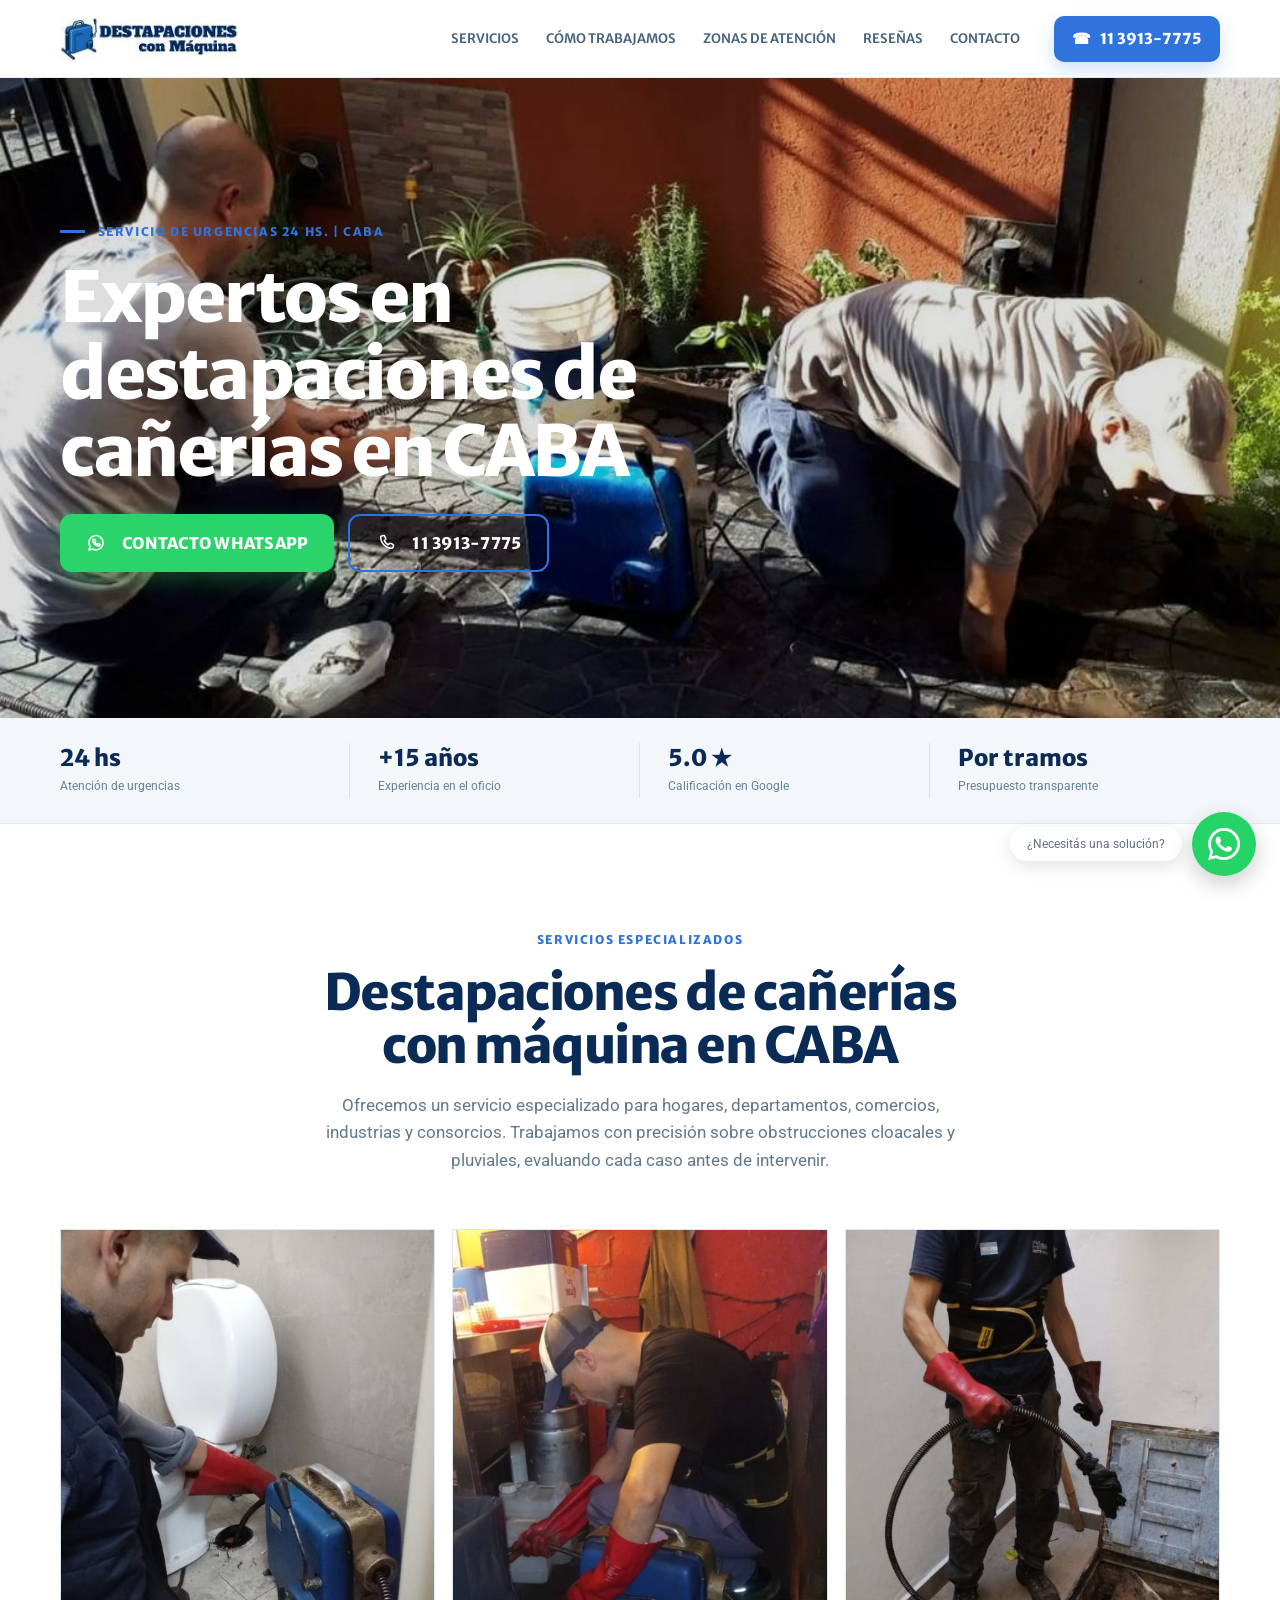
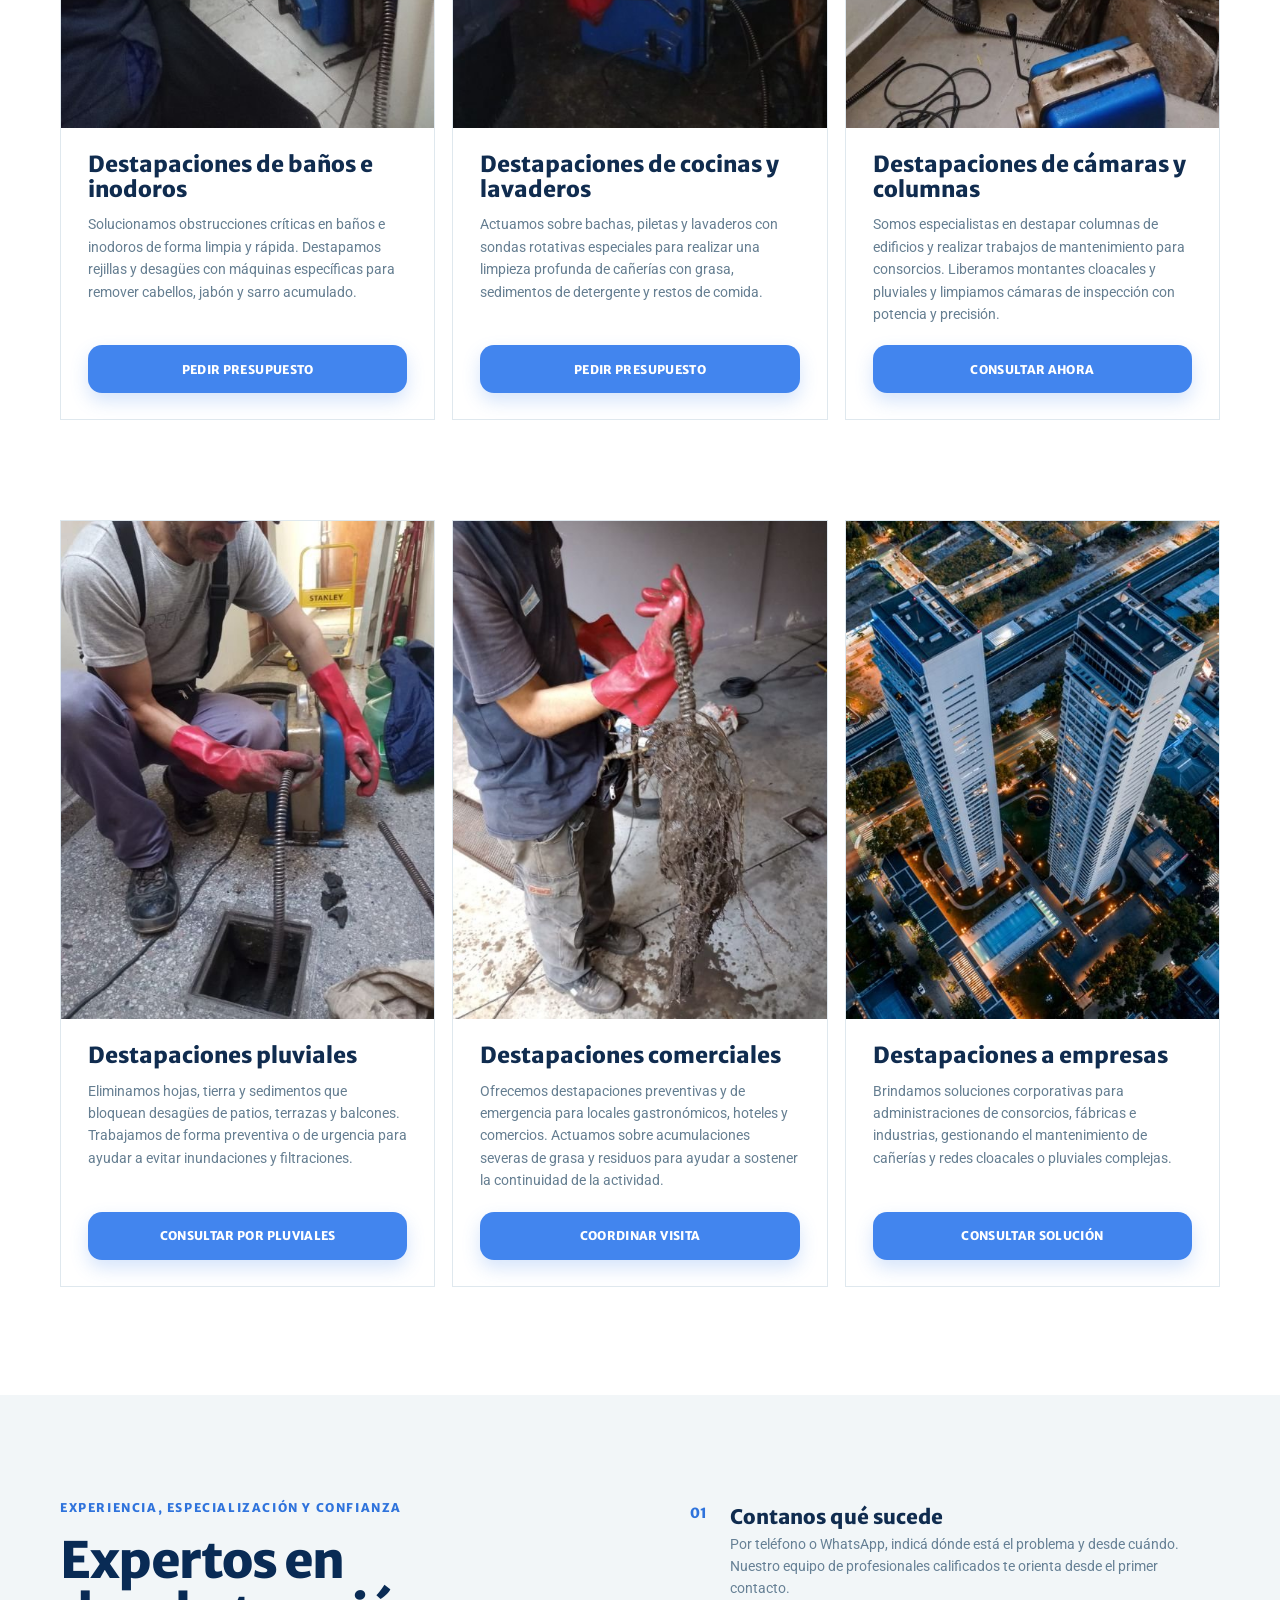
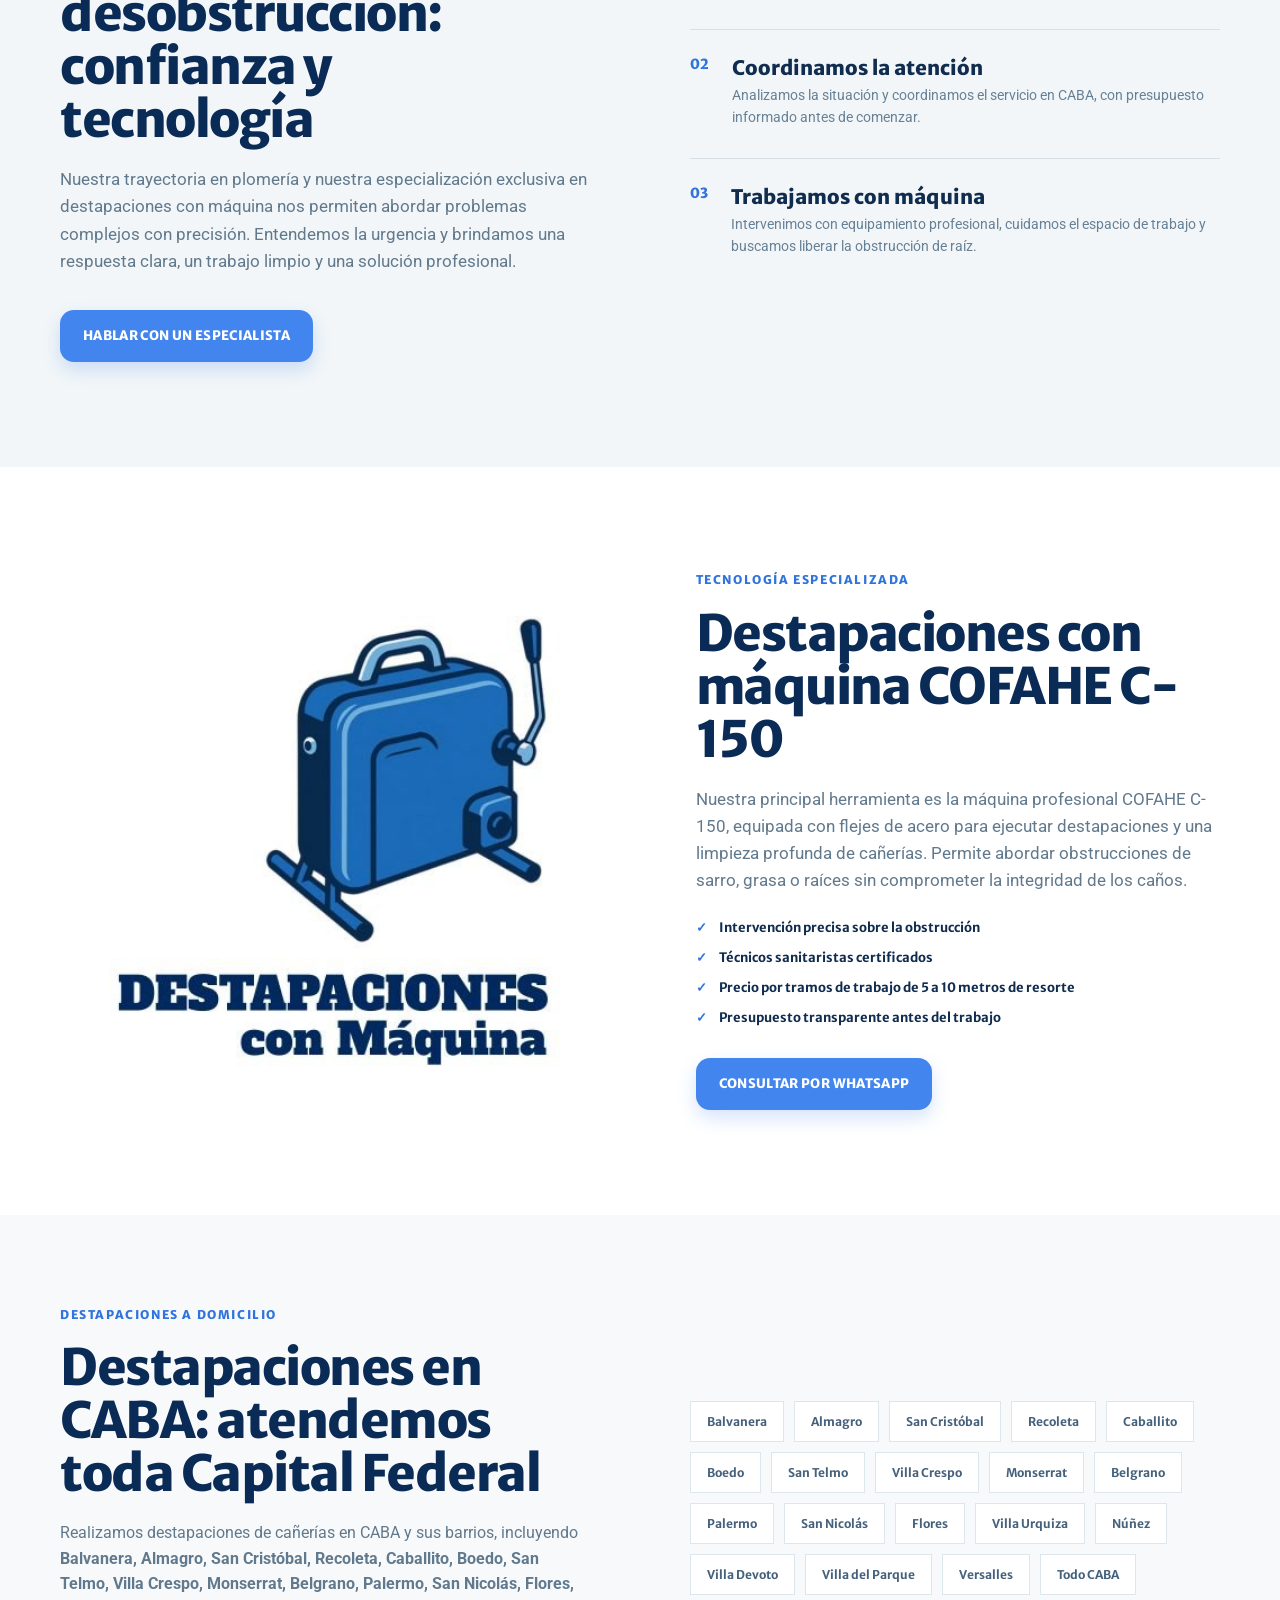
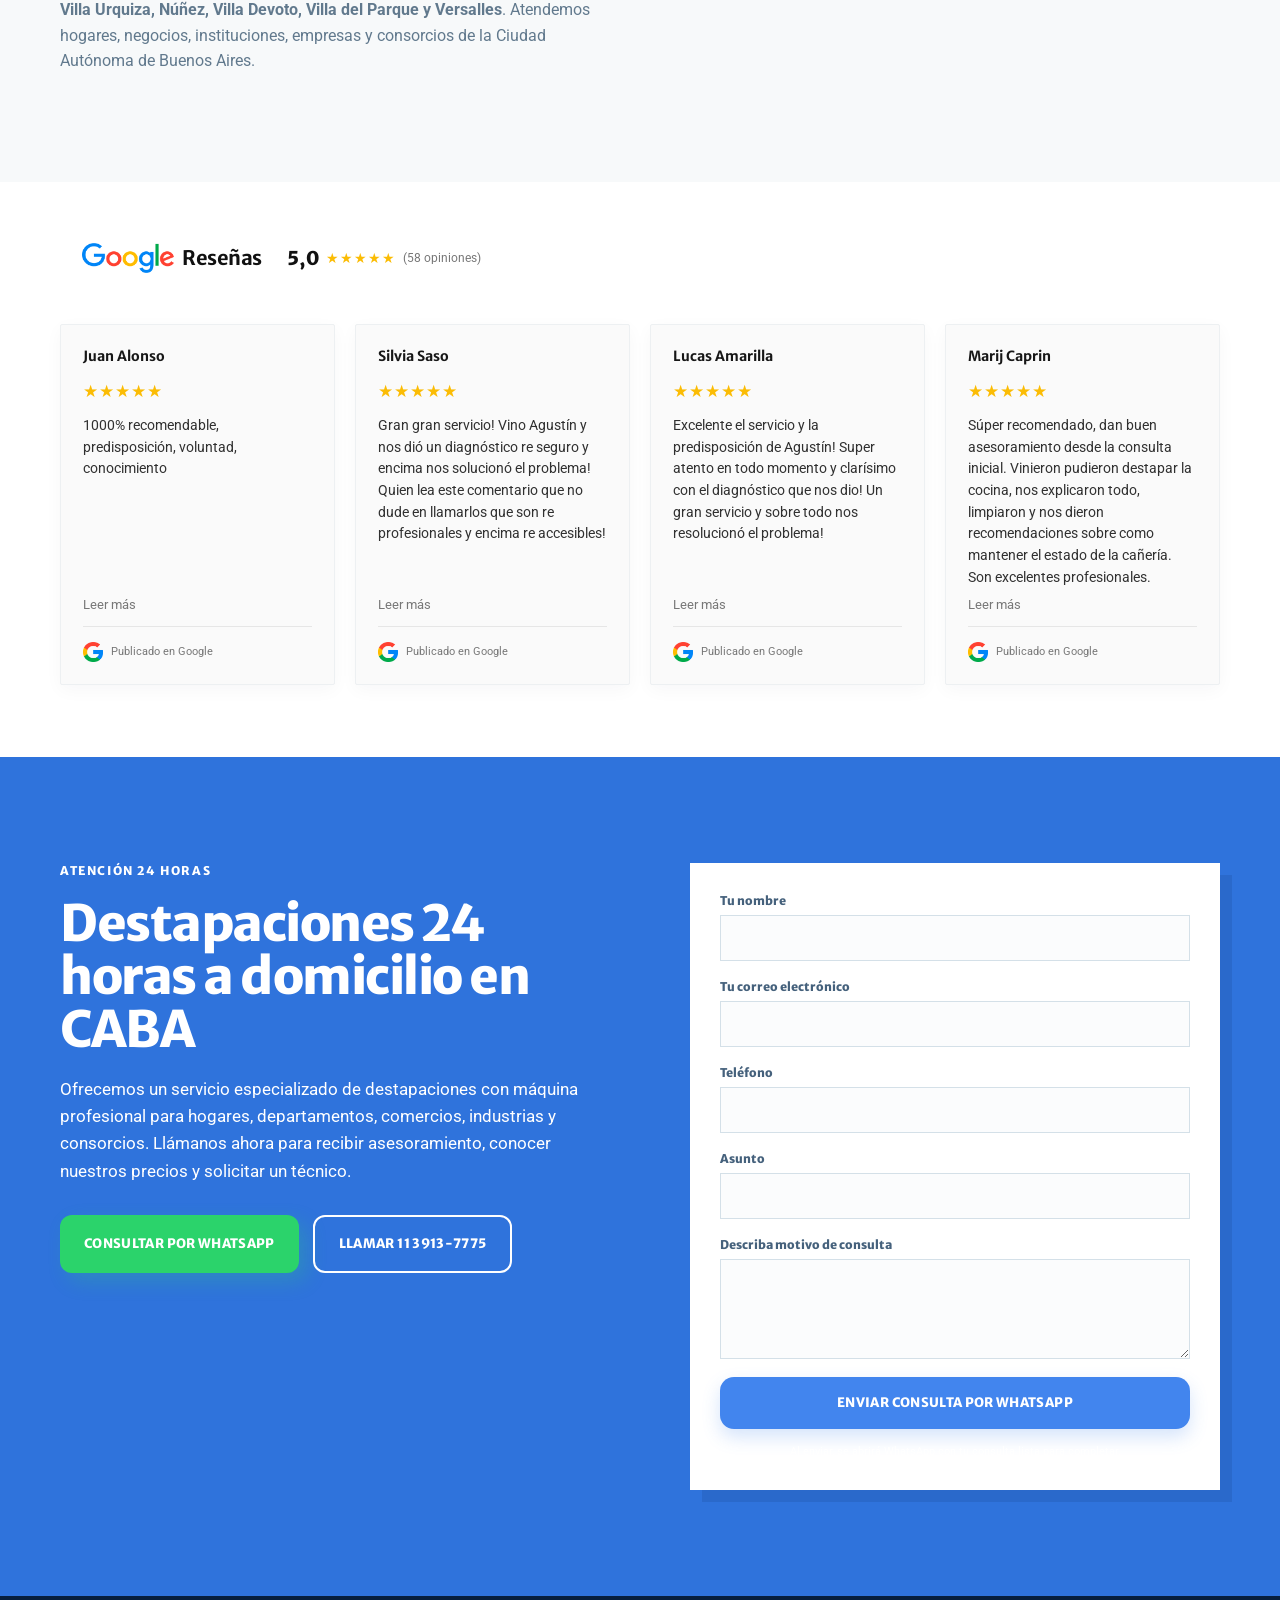
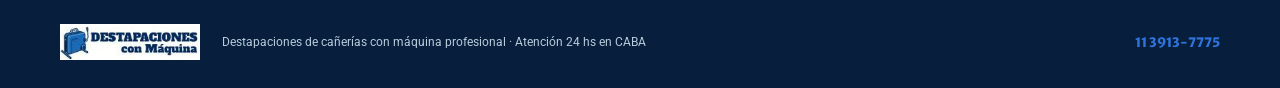
==== index.html @ 88a1287e "feat: refine hero typography and contact ctas" ====
<!doctype html>
<html lang="es-AR">
<head>
  <meta charset="utf-8">
  <meta name="viewport" content="width=device-width, initial-scale=1">
  <title>Expertos en destapaciones de cañerías en CABA | 24 hs</title>
  <meta name="description" content="Destapaciones de cañerías en CABA con más de 15 años de trayectoria, máquina COFAHE C-150 y atención 24 horas. Técnicos sanitaristas certificados.">
  <meta name="theme-color" content="#092b55">
  <link rel="preconnect" href="https://fonts.googleapis.com">
  <link rel="preconnect" href="https://fonts.gstatic.com" crossorigin>
  <link href="https://fonts.googleapis.com/css2?family=Merriweather+Sans:wght@500;600;700;800;900&family=Roboto:wght@400;500;700&display=swap" rel="stylesheet">
  <link rel="stylesheet" href="https://cdnjs.cloudflare.com/ajax/libs/font-awesome/6.5.2/css/all.min.css" crossorigin="anonymous" referrerpolicy="no-referrer">
  <link rel="stylesheet" href="styles.css">
  <link rel="icon" href="assets/logo-2025.jpg" type="image/jpeg">
  <script type="application/ld+json">
  {"@context":"https://schema.org","@type":"Plumber","name":"Destapaciones con Máquina","url":"https://destapacionesconmaquina.com.ar/","telephone":"+5491139137775","areaServed":"Ciudad Autónoma de Buenos Aires","description":"Empresa especializada en destapaciones de cañerías en CABA con más de 15 años de trayectoria, máquina COFAHE C-150 y atención 24 horas.","openingHours":"Mo-Su 00:00-23:59","priceRange":"$$"}
  </script>
</head>
<body>
  <header class="site-header">
    <div class="container header-inner">
      <a class="brand" href="#inicio" aria-label="Destapaciones con Máquina, inicio"><img src="assets/logo-2025.jpg" alt="Destapaciones con Máquina" width="180" height="46"></a>
      <nav class="main-nav" id="mobile-menu" aria-label="Navegación principal">
        <div class="mobile-nav-top">
          <a class="mobile-nav-brand" href="#inicio" aria-label="Destapaciones con Máquina, volver al inicio"><img src="assets/logo-2025.jpg" alt="Destapaciones con Máquina" width="180" height="46"></a>
          <a class="mobile-nav-close" href="#inicio" aria-label="Cerrar menú de navegación"><span class="mobile-nav-close-icon" aria-hidden="true"></span></a>
        </div>
        <div class="mobile-nav-intro">DESTAPACIONES CON MÁQUINA · CABA</div>
        <a href="#servicios"><span>Servicios</span><span class="mobile-nav-arrow" aria-hidden="true"></span></a>
        <a href="#como-trabajamos"><span>Cómo trabajamos</span><span class="mobile-nav-arrow" aria-hidden="true"></span></a>
        <a href="#zonas"><span>Zonas de atención</span><span class="mobile-nav-arrow" aria-hidden="true"></span></a>
        <a href="#reseñas"><span>Reseñas</span><span class="mobile-nav-arrow" aria-hidden="true"></span></a>
        <a href="#contacto"><span>Contacto</span><span class="mobile-nav-arrow" aria-hidden="true"></span></a>
        <div class="mobile-nav-footer">
          <a class="mobile-nav-phone" href="tel:+5491139137775"><span>LLAMAR AHORA</span><strong>11 3913-7775</strong></a>
          <a class="btn btn-whatsapp mobile-nav-cta" href="https://wa.me/5491139137775?text=Hola%2C%20necesito%20una%20destapaci%C3%B3n%20en%20CABA." target="_blank" rel="noopener">Consultar por WhatsApp <span aria-hidden="true">↗</span></a>
        </div>
      </nav>
      <a class="nav-button nav-open" href="#mobile-menu" aria-controls="mobile-menu" aria-haspopup="dialog" aria-label="Abrir menú de navegación"><span></span><span></span><span></span></a>
      <a class="header-phone" href="tel:+5491139137775"><span aria-hidden="true">☎</span> 11 3913-7775</a>
    </div>
  </header>

  <main id="inicio">
    <section class="hero">
      <div class="container hero-grid">
        <div class="hero-copy">
          <p class="eyebrow"><span></span> Servicio de urgencias 24 hs. | CABA</p>
          <h1>Expertos en destapaciones de cañerías en CABA</h1>
          <div class="hero-actions"><a class="btn btn-whatsapp" href="https://wa.me/5491139137775?text=Hola%2C%20necesito%20una%20destapaci%C3%B3n%20en%20CABA." target="_blank" rel="noopener"><svg class="btn-icon" viewBox="0 0 24 24" aria-hidden="true"><path d="M20.5 11.8a8.5 8.5 0 0 1-12.6 7.4L3.5 20.5l1.4-4.2A8.5 8.5 0 1 1 20.5 11.8Z"/><path d="M9 7.8c.2-.4.4-.4.7-.4h.5c.2 0 .4.1.5.4l.7 1.7c.1.2.1.4-.1.6l-.6.7c.7 1.3 1.7 2.2 3 2.8l.7-.7c.2-.2.4-.2.6-.1l1.7.8c.3.1.4.3.3.6-.2 1-.8 1.5-1.8 1.5-3.1-.2-6.5-3.3-7.3-6.2-.2-.8.2-1.4 1.1-1.7Z"/></svg>Contacto WhatsApp</a><a class="btn btn-primary btn-phone" href="tel:+5491139137775"><svg class="btn-icon" viewBox="0 0 24 24" aria-hidden="true"><path d="M6.6 3.5 9.2 3c.5-.1 1 .2 1.2.7l1.2 2.8c.2.4.1.9-.2 1.2L9.8 9.3a13.5 13.5 0 0 0 4.9 4.9l1.6-1.6c.3-.3.8-.4 1.2-.2l2.8 1.2c.5.2.8.7.7 1.2l-.5 2.6c-.1.6-.6 1-1.2 1C11.9 18.4 5.6 12.1 5.6 4.7c0-.6.4-1.1 1-1.2Z"/></svg>11 3913-7775</a></div>
        </div>
      </div>
    </section>

    <section class="trust-strip"><div class="container trust-grid"><div><b>24 hs</b><span>Atención de urgencias</span></div><div><b>+15 años</b><span>Experiencia en el oficio</span></div><div><b>5.0 ★</b><span>Calificación en Google</span></div><div><b>Por tramos</b><span>Presupuesto transparente</span></div></div></section>

    <section id="servicios" class="section services-section"><div class="container"><div class="section-heading"><p class="eyebrow dark">Servicios especializados</p><h2>Destapaciones de cañerías con máquina en CABA</h2><p>Ofrecemos un servicio especializado para hogares, departamentos, comercios, industrias y consorcios. Trabajamos con precisión sobre obstrucciones cloacales y pluviales, evaluando cada caso antes de intervenir.</p></div><div class="services-grid">
      <article class="service-card"><img src="assets/services/01-banos.jpg" alt="Especialistas en destapaciones de baños e inodoros en CABA" loading="lazy" width="400" height="400"><h3>Destapaciones de baños e inodoros</h3><p>Solucionamos obstrucciones críticas en baños e inodoros de forma limpia y rápida. Destapamos rejillas y desagües con máquinas específicas para remover cabellos, jabón y sarro acumulado.</p><a class="service-cta" href="https://wa.me/5491139137775?text=Hola%2C%20necesito%20un%20presupuesto%20para%20destapar%20un%20ba%C3%B1o%20o%20inodoro%20en%20CABA." target="_blank" rel="noopener">Pedir presupuesto</a></article>
      <article class="service-card"><img src="assets/services/02-cocinas.jpg" alt="Destapaciones de cocinas y lavaderos con máquina profesional" loading="lazy" width="400" height="400"><h3>Destapaciones de cocinas y lavaderos</h3><p>Actuamos sobre bachas, piletas y lavaderos con sondas rotativas especiales para realizar una limpieza profunda de cañerías con grasa, sedimentos de detergente y restos de comida.</p><a class="service-cta" href="https://wa.me/5491139137775?text=Hola%2C%20necesito%20un%20presupuesto%20para%20destapar%20la%20cocina%20o%20el%20lavadero." target="_blank" rel="noopener">Pedir presupuesto</a></article>
      <article class="service-card"><img src="assets/services/03-camaras.jpg" alt="Destapaciones de cámaras y columnas cloacales en Capital Federal" loading="lazy" width="400" height="400"><h3>Destapaciones de cámaras y columnas</h3><p>Somos especialistas en destapar columnas de edificios y realizar trabajos de mantenimiento para consorcios. Liberamos montantes cloacales y pluviales y limpiamos cámaras de inspección con potencia y precisión.</p><a class="service-cta" href="https://wa.me/5491139137775?text=Hola%2C%20necesito%20consultar%20por%20una%20c%C3%A1mara%20o%20columna%20obstruida." target="_blank" rel="noopener">Consultar ahora</a></article>
      <article class="service-card"><img src="assets/services/04-pluviales.jpg" alt="Destapaciones pluviales en patios, terrazas y balcones" loading="lazy" width="400" height="400"><h3>Destapaciones pluviales</h3><p>Eliminamos hojas, tierra y sedimentos que bloquean desagües de patios, terrazas y balcones. Trabajamos de forma preventiva o de urgencia para ayudar a evitar inundaciones y filtraciones.</p><a class="service-cta" href="https://wa.me/5491139137775?text=Hola%2C%20necesito%20consultar%20por%20una%20destapaci%C3%B3n%20pluvial." target="_blank" rel="noopener">Consultar por pluviales</a></article>
      <article class="service-card"><img src="assets/services/05-comerciales.jpg" alt="Destapaciones comerciales para locales, hoteles y gastronomía" loading="lazy" width="400" height="400"><h3>Destapaciones comerciales</h3><p>Ofrecemos destapaciones preventivas y de emergencia para locales gastronómicos, hoteles y comercios. Actuamos sobre acumulaciones severas de grasa y residuos para ayudar a sostener la continuidad de la actividad.</p><a class="service-cta" href="https://wa.me/5491139137775?text=Hola%2C%20quiero%20coordinar%20una%20visita%20para%20un%20comercio." target="_blank" rel="noopener">Coordinar visita</a></article>
      <article class="service-card"><img src="assets/services/06-empresas.jpg" alt="Destapaciones para empresas y administraciones de consorcios" loading="lazy" width="400" height="400"><h3>Destapaciones a empresas</h3><p>Brindamos soluciones corporativas para administraciones de consorcios, fábricas e industrias, gestionando el mantenimiento de cañerías y redes cloacales o pluviales complejas.</p><a class="service-cta" href="https://wa.me/5491139137775?text=Hola%2C%20necesito%20coordinar%20una%20visita%20para%20una%20empresa%20o%20consorcio." target="_blank" rel="noopener">Consultar solución</a></article>
    </div></div></section>

        <section id="como-trabajamos" class="process-section"><div class="container process-grid"><div><p class="eyebrow dark">Experiencia, especialización y confianza</p><h2>Expertos en desobstrucción: confianza y tecnología</h2><p class="section-intro">Nuestra trayectoria en plomería y nuestra especialización exclusiva en destapaciones con máquina nos permiten abordar problemas complejos con precisión. Entendemos la urgencia y brindamos una respuesta clara, un trabajo limpio y una solución profesional.</p><a class="btn btn-dark specialist-cta" href="tel:+5491139137775">Hablar con un especialista</a></div><ol class="steps"><li><span>01</span><div><h3>Contanos qué sucede</h3><p>Por teléfono o WhatsApp, indicá dónde está el problema y desde cuándo. Nuestro equipo de profesionales calificados te orienta desde el primer contacto.</p></div></li><li><span>02</span><div><h3>Coordinamos la atención</h3><p>Analizamos la situación y coordinamos el servicio en CABA, con presupuesto informado antes de comenzar.</p></div></li><li><span>03</span><div><h3>Trabajamos con máquina</h3><p>Intervenimos con equipamiento profesional, cuidamos el espacio de trabajo y buscamos liberar la obstrucción de raíz.</p></div></li></ol></div></section>

    <section class="equipment-section"><div class="container equipment-grid"><img src="assets/equipo.jpg" alt="Trabajo de destapación con máquina profesional en CABA" loading="lazy" width="900" height="600"><div><p class="eyebrow">Tecnología especializada</p><h2>Destapaciones con máquina COFAHE C-150</h2><p>Nuestra principal herramienta es la máquina profesional COFAHE C-150, equipada con flejes de acero para ejecutar destapaciones y una limpieza profunda de cañerías. Permite abordar obstrucciones de sarro, grasa o raíces sin comprometer la integridad de los caños.</p><ul class="check-list"><li>Intervención precisa sobre la obstrucción</li><li>Técnicos sanitaristas certificados</li><li>Precio por tramos de trabajo de 5 a 10 metros de resorte</li><li>Presupuesto transparente antes del trabajo</li></ul><a class="btn btn-dark" href="https://wa.me/5491139137775?text=Hola%2C%20quiero%20consultar%20por%20una%20destapaci%C3%B3n%20con%20m%C3%A1quina." target="_blank" rel="noopener">Consultar por WhatsApp</a></div></div></section>

    <section id="zonas" class="zones-section"><div class="container zones-grid"><div><p class="eyebrow dark">Destapaciones a domicilio</p><h2>Destapaciones en CABA: atendemos toda Capital Federal</h2><p>Realizamos destapaciones de cañerías en CABA y sus barrios, incluyendo <strong>Balvanera, Almagro, San Cristóbal, Recoleta, Caballito, Boedo, San Telmo, Villa Crespo, Monserrat, Belgrano, Palermo, San Nicolás, Flores, Villa Urquiza, Núñez, Villa Devoto, Villa del Parque y Versalles</strong>. Atendemos hogares, negocios, instituciones, empresas y consorcios de la Ciudad Autónoma de Buenos Aires.</p></div><div class="zone-list"><span>Balvanera</span><span>Almagro</span><span>San Cristóbal</span><span>Recoleta</span><span>Caballito</span><span>Boedo</span><span>San Telmo</span><span>Villa Crespo</span><span>Monserrat</span><span>Belgrano</span><span>Palermo</span><span>San Nicolás</span><span>Flores</span><span>Villa Urquiza</span><span>Núñez</span><span>Villa Devoto</span><span>Villa del Parque</span><span>Versalles</span><span>Todo CABA</span></div></div></section>

    <section class="reviews-section-new" id="reseñas" aria-labelledby="reviews-title">
      <div class="container">
        <div class="reviews-header-top">
          <div class="reviews-title-group">
            <div class="google-brand"><img src="assets/logo-google-letras.png" alt="Google" width="92" height="32"><span>Reseñas</span></div>
            <div class="rating-inline"><strong>5,0</strong><span aria-label="5 de 5 estrellas">★★★★★</span><small>(58 opiniones)</small></div>
          </div>
        </div>
        <h2 id="reviews-title" class="sr-only">Opiniones de clientes</h2>
        <div class="reviews-grid">
          <article class="review-item">
            <div class="review-content">
              <div class="review-meta"><strong>Juan Alonso</strong></div>
              <div class="review-stars" aria-label="5 estrellas">★★★★★</div>
              <p class="review-text">1000% recomendable, predisposición, voluntad, conocimiento</p>
              <a href="https://maps.app.goo.gl/GKnYkJyYfyenVJ7W7" target="_blank" rel="noopener" class="review-link">Leer más</a>
              <div class="review-footer"><img class="g-icon" src="assets/icono-google.png" alt="Google" width="18" height="18"><span>Publicado en Google</span></div>
            </div>
          </article>
          <article class="review-item">
            <div class="review-content">
              <div class="review-meta"><strong>Silvia Saso</strong></div>
              <div class="review-stars" aria-label="5 estrellas">★★★★★</div>
              <p class="review-text">Gran gran servicio! Vino Agustín y nos dió un diagnóstico re seguro y encima nos solucionó el problema! Quien lea este comentario que no dude en llamarlos que son re profesionales y encima re accesibles!</p>
              <a href="https://maps.app.goo.gl/GKnYkJyYfyenVJ7W7" target="_blank" rel="noopener" class="review-link">Leer más</a>
              <div class="review-footer"><img class="g-icon" src="assets/icono-google.png" alt="Google" width="18" height="18"><span>Publicado en Google</span></div>
            </div>
          </article>
          <article class="review-item">
            <div class="review-content">
              <div class="review-meta"><strong>Lucas Amarilla</strong></div>
              <div class="review-stars" aria-label="5 estrellas">★★★★★</div>
              <p class="review-text">Excelente el servicio y la predisposición de Agustín! Super atento en todo momento y clarísimo con el diagnóstico que nos dio! Un gran servicio y sobre todo nos resolucionó el problema!</p>
              <a href="https://maps.app.goo.gl/GKnYkJyYfyenVJ7W7" target="_blank" rel="noopener" class="review-link">Leer más</a>
              <div class="review-footer"><img class="g-icon" src="assets/icono-google.png" alt="Google" width="18" height="18"><span>Publicado en Google</span></div>
            </div>
          </article>
          <article class="review-item">
            <div class="review-content">
              <div class="review-meta"><strong>Marij Caprin</strong></div>
              <div class="review-stars" aria-label="5 estrellas">★★★★★</div>
              <p class="review-text">Súper recomendado, dan buen asesoramiento desde la consulta inicial. Vinieron pudieron destapar la cocina, nos explicaron todo, limpiaron y nos dieron recomendaciones sobre como mantener el estado de la cañería. Son excelentes profesionales.</p>
              <a href="https://maps.app.goo.gl/GKnYkJyYfyenVJ7W7" target="_blank" rel="noopener" class="review-link">Leer más</a>
              <div class="review-footer"><img class="g-icon" src="assets/icono-google.png" alt="Google" width="18" height="18"><span>Publicado en Google</span></div>
            </div>
          </article>
        </div>
      </div>
    </section>

    <section id="contacto" class="contact-section"><div class="container contact-grid"><div><p class="eyebrow">Atención 24 horas</p><h2>Destapaciones 24 horas a domicilio en CABA</h2><p>Ofrecemos un servicio especializado de destapaciones con máquina profesional para hogares, departamentos, comercios, industrias y consorcios. Llámanos ahora para recibir asesoramiento, conocer nuestros precios y solicitar un técnico.</p><div class="contact-actions"><a class="btn btn-whatsapp" href="https://wa.me/5491139137775" target="_blank" rel="noopener">Consultar por WhatsApp</a><a class="btn btn-phone contact-phone-btn" href="tel:+5491139137775">Llamar 11 3913-7775</a></div></div><form id="contact-form"><label for="name">Tu nombre<input id="name" name="name" required autocomplete="name"></label><label for="email">Tu correo electrónico<input id="email" name="email" type="email" required autocomplete="email"></label><label for="phone">Teléfono<input id="phone" name="phone" type="tel" required autocomplete="tel"></label><label for="subject">Asunto<input id="subject" name="subject" required></label><label for="message">Describa motivo de consulta<textarea id="message" name="message" rows="4" required></textarea></label><button class="btn btn-primary" type="submit">Enviar consulta por WhatsApp</button><p class="form-note">Al enviar, se abrirá WhatsApp con tu consulta lista para completar.</p></form></div></section>
  </main>
  <footer class="site-footer"><div class="container footer-inner"><img src="assets/logo-2025.jpg" alt="Destapaciones con Máquina" width="140" height="36"><p>Destapaciones de cañerías con máquina profesional · Atención 24 hs en CABA</p><a href="tel:+5491139137775">11 3913-7775</a></div></footer>
  <a class="floating-whatsapp" href="https://wa.me/5491139137775?text=Hola%2C%20necesito%20una%20destapaci%C3%B3n%20urgente%20en%20CABA.%20Quisiera%20consultar%20disponibilidad%20y%20presupuesto." target="_blank" rel="noopener" aria-label="Consultar disponibilidad y presupuesto por WhatsApp"><span class="wa-label">¿Necesitás una solución?</span><span class="wa-icon" aria-hidden="true"><i class="fa-brands fa-whatsapp"></i></span></a>
  <script>document.getElementById('contact-form').addEventListener('submit',function(e){e.preventDefault();const n=document.getElementById('name').value.trim(),email=document.getElementById('email').value.trim(),phone=document.getElementById('phone').value.trim(),subject=document.getElementById('subject').value.trim(),m=document.getElementById('message').value.trim();const t=encodeURIComponent('Consulta de: '+n+'\nEmail: '+email+'\nTeléfono: '+phone+'\nAsunto: '+subject+'\nDetalles: '+m);window.open('https://wa.me/5491139137775?text='+t,'_blank','noopener');});</script>
</body>
</html>
---- styles.css ----
*{box-sizing:border-box}html{scroll-behavior:smooth}body{margin:0;color:#102c4f;background:#fff;font-family:Roboto,Arial,sans-serif;line-height:1.6}a{color:inherit;text-decoration:none}img{max-width:100%;display:block}.container{width:min(1160px,calc(100% - 40px));margin:auto}.site-header{height:78px;background:#fff;position:relative;z-index:10;border-bottom:1px solid #e8eef4}.header-inner{height:100%;display:flex;align-items:center;gap:34px}.brand img{width:180px;height:46px;object-fit:cover}.main-nav{display:flex;gap:27px;margin-left:auto;font:600 13px Merriweather Sans,sans-serif;color:#45617c}.main-nav a:hover{color:#2F73DC}.header-phone{font:800 15px Merriweather Sans,sans-serif;color:#092b55;border-left:1px solid #dce5ec;padding-left:26px}.hero{position:relative;min-height:640px;background:#092b55 url('assets/hero.jpg') center/cover no-repeat;color:#fff}.hero-grid{position:relative;display:grid;grid-template-columns:minmax(0,700px) 280px;justify-content:space-between;align-items:center;min-height:640px;padding:80px 0}.eyebrow{font:800 12px/1.3 Merriweather Sans,sans-serif;letter-spacing:1.6px;text-transform:uppercase;color:#2F73DC;margin:0 0 19px}.eyebrow span{display:inline-block;width:25px;height:3px;background:#2F73DC;vertical-align:middle;margin:0 9px 3px 0}.eyebrow.dark{color:#2F73DC}.hero h1,h2,h3{font-family:Merriweather Sans,sans-serif;margin-top:0}.hero h1{font-size:clamp(42px,5.5vw,72px);line-height:1.02;letter-spacing:-2.5px;max-width:760px;margin-bottom:24px}.hero-lead{font-size:19px;line-height:1.55;max-width:650px;color:#dce9f4;margin-bottom:34px}.hero-actions{display:flex;gap:13px;flex-wrap:wrap}.btn{display:inline-flex;align-items:center;justify-content:center;gap:16px;min-height:52px;padding:0 23px;border:0;font:800 13px Merriweather Sans,sans-serif;cursor:pointer;transition:transform .2s,background .2s}.btn:hover{transform:translateY(-2px)}.btn-primary{color:#082b53;background:#2F73DC}.btn-primary:hover{background:#2F73DC}.btn-whatsapp{color:#fff;background:#16a968}.btn-dark{color:#fff;background:#092b55}.microcopy{font-size:12px;color:#afc6da;margin:18px 0}.hero-card{align-self:end;background:#2F73DC;color:#092b55;padding:27px 24px 23px;margin-bottom:4px;box-shadow:12px 12px 0 rgba(255,255,255,.13)}.card-tag{font:800 11px Merriweather Sans,sans-serif;text-transform:uppercase;letter-spacing:1px;margin-bottom:32px;color:#2F73DC}.hero-card strong{display:block;font:900 23px/1.12 Merriweather Sans,sans-serif}.hero-card p{font-size:14px;line-height:1.45;margin:14px 0 28px}.hero-card a{font:800 12px Merriweather Sans,sans-serif;border-top:1px solid rgba(9,43,85,.25);display:block;padding-top:15px}.hero-card a span{float:right}.trust-strip{background:#f4f7f9;border-bottom:1px solid #e2eaf0}.trust-grid{display:grid;grid-template-columns:repeat(4,1fr);padding:25px 0}.trust-grid div{border-right:1px solid #d9e3e9;padding-left:28px}.trust-grid div:first-child{padding-left:0}.trust-grid div:last-child{border:0}.trust-grid b{display:block;font:900 23px Merriweather Sans,sans-serif;color:#092b55}.trust-grid span{font-size:12px;color:#658099}.section{padding:108px 0}.section-heading{text-align:center;max-width:670px;margin:0 auto 55px}.section-heading h2,.process-section h2,.equipment-section h2,.zones-section h2,.reviews-section h2,.contact-section h2{font:900 clamp(32px,4vw,50px)/1.06 Merriweather Sans,sans-serif;letter-spacing:-1.5px;color:#092b55;margin-bottom:20px}.section-heading>p:last-child,.section-intro{color:#61798d;font-size:17px}.services-grid{display:grid;grid-template-columns:repeat(3,1fr);column-gap:17px;row-gap:100px}.service-card{border:1px solid #dfe8ee;padding:0 27px 26px;min-height:370px;display:flex;flex-direction:column;transition:box-shadow .2s,transform .2s;overflow:hidden}.service-card img{display:block!important;width:calc(100% + 54px)!important;max-width:none!important;height:auto!important;object-fit:contain;margin:0 -27px 24px;background:#f7f3ec;filter:none;align-self:stretch}.service-card:hover{box-shadow:0 15px 35px rgba(16,44,79,.1);transform:translateY(-3px)}.service-card.featured{background:#092b55;color:#fff;border-color:#092b55}.service-card.featured img{filter:none}.service-number{display:none}.service-card h3{font:800 22px/1.15 Merriweather Sans,sans-serif;margin-bottom:11px}.service-card p{font-size:14px;color:#657e91;margin:0 0 20px}.service-card.featured p{color:#c4d4e1}.service-card a{margin-top:auto;font:800 12px Merriweather Sans,sans-serif;color:#2F73DC}.service-card a span{margin-left:7px}.service-cta{display:inline-flex;align-items:center;justify-content:center;gap:8px;min-height:42px;padding:0 14px;border:1px solid #2F73DC;background:#2F73DC;color:#2F73DC!important;text-align:center}.service-cta:hover{background:#2F73DC;color:#092b55!important}.process-section{background:#f2f6f8;padding:105px 0}.process-grid{display:grid;grid-template-columns:1fr 1fr;gap:100px}.text-link{font:800 13px Merriweather Sans,sans-serif;color:#2F73DC}.text-link span{margin-left:10px}.steps{list-style:none;margin:4px 0 0;padding:0}.steps li{display:flex;gap:23px;padding:0 0 29px;margin:0 0 25px;border-bottom:1px solid #d6e0e6}.steps li:last-child{border:0}.steps>li>span{font:900 14px Merriweather Sans,sans-serif;color:#2F73DC}.steps h3{font:800 20px Merriweather Sans,sans-serif;margin-bottom:4px}.steps p{font-size:14px;color:#668095;margin:0}.equipment-section{padding:105px 0}.equipment-grid{display:grid;grid-template-columns:1.05fr 1fr;gap:85px;align-items:center}.equipment-grid img{width:100%;height:450px;object-fit:contain}.equipment-grid p:not(.eyebrow){color:#61798d;font-size:17px}.check-list{list-style:none;padding:0;margin:25px 0 30px}.check-list li{font:700 13px Merriweather Sans,sans-serif;margin:11px 0}.check-list li:before{content:'✓';color:#2F73DC;font-weight:900;margin-right:12px}.zones-section{background:#f7f9fa;padding:92px 0}.zones-grid{display:grid;grid-template-columns:1fr 1fr;gap:100px;align-items:center}.zones-section p:not(.eyebrow){color:#61798d;font-size:16px}.zone-list{display:flex;flex-wrap:wrap;gap:10px}.zone-list span{padding:12px 16px;background:#fff;border:1px solid #dce6ed;font:700 12px Merriweather Sans,sans-serif;color:#45617c}.reviews-section{background:#092b55;color:#fff;padding:92px 0}.reviews-section h2{color:#fff;max-width:620px}.review-top{display:flex;justify-content:space-between;align-items:end;gap:40px;margin-bottom:45px}.rating{display:flex;align-items:center;gap:17px}.rating strong{font:900 58px/1 Merriweather Sans,sans-serif;color:#2F73DC}.rating span{font-size:18px;color:#2F73DC;letter-spacing:2px}.rating small{display:block;color:#a8bed1;font:400 11px Roboto,sans-serif;letter-spacing:0;margin-top:4px}.reviews-grid{display:grid;grid-template-columns:repeat(3,1fr);gap:15px}.reviews-grid blockquote{border-top:2px solid #2F73DC;margin:0;padding:21px 3px 0;color:#dce8f1;font-size:15px}.reviews-grid cite{display:block;color:#2F73DC;font:800 11px Merriweather Sans,sans-serif;font-style:normal;text-transform:uppercase;letter-spacing:1px;margin-top:20px}.contact-section{padding:106px 0;background:#2F73DC}.contact-grid{display:grid;grid-template-columns:1fr 1fr;gap:100px}.contact-section h2{max-width:500px}.contact-section p:not(.eyebrow){color:#5f4b1b;font-size:17px;max-width:520px}.contact-links{display:flex;gap:30px;margin-top:30px}.contact-links a{display:flex;align-items:center;gap:11px}.contact-links a>span{width:40px;height:40px;border:1px solid #2F73DC;display:grid;place-items:center;font-size:20px}.contact-links small{display:block;text-transform:uppercase;font:800 10px Merriweather Sans,sans-serif;letter-spacing:1px;color:#2F73DC}.contact-links strong{font:800 16px Merriweather Sans,sans-serif;color:#092b55}form{background:#fff;padding:30px;box-shadow:12px 12px 0 rgba(9,43,85,.13)}label{display:block;font:800 12px Merriweather Sans,sans-serif;color:#45617c;margin-bottom:18px}input,textarea{display:block;width:100%;border:1px solid #d4e0e8;padding:13px 14px;margin-top:7px;font:400 15px Roboto,sans-serif;color:#092b55;background:#fbfcfd}textarea{resize:vertical}form .btn{width:100%}.form-note{font-size:11px!important;margin:14px 0 0!important;color:#7890a2!important;text-align:center}.site-footer{background:#071f3d;color:#b8ccdc;padding:28px 0}.footer-inner{display:flex;align-items:center;gap:22px}.footer-inner img{width:140px;height:36px;object-fit:cover}.footer-inner p{font-size:12px;margin:0;flex:1}.footer-inner>a{font:800 13px Merriweather Sans,sans-serif;color:#2F73DC}.floating-whatsapp{position:fixed;right:24px;bottom:24px;z-index:20;color:#fff;display:flex;gap:10px;align-items:center;justify-content:center}.wa-label{background:#fff;color:#617080;border-radius:24px;padding:10px 17px;font:400 12px Roboto,sans-serif;box-shadow:0 5px 18px rgba(9,43,85,.13);white-space:nowrap}.wa-icon{background:#26d367;color:#fff;border-radius:50%;width:64px;height:64px;display:grid;place-items:center;box-shadow:0 8px 22px rgba(9,43,85,.18);font:400 34px Roboto,sans-serif}.floating-whatsapp:hover .wa-icon{background:#1bb958}.floating-whatsapp:hover .wa-label{color:#092b55}@media(max-width:800px){.container{width:min(100% - 30px,600px)}.site-header{height:68px}.main-nav{display:none}.header-inner{justify-content:space-between;gap:10px}.brand img{width:150px;height:39px}.header-phone{font-size:12px;padding-left:10px;border:0}.hero,.hero-grid{min-height:700px}.hero-grid{display:block;padding:82px 0 40px}.hero h1{font-size:46px;letter-spacing:-1.8px}.hero-lead{font-size:17px}.hero-card{margin:55px 0 0;max-width:300px}.trust-grid{grid-template-columns:1fr 1fr;gap:22px;padding:25px 0}.trust-grid div,.trust-grid div:first-child{padding-left:0;border:0}.trust-grid b{font-size:19px}.section,.equipment-section{padding:74px 0}.services-grid{grid-template-columns:1fr;row-gap:54px}.process-section,.zones-section,.reviews-section,.contact-section{padding:75px 0}.process-grid,.equipment-grid,.zones-grid,.contact-grid{grid-template-columns:1fr;gap:44px}.equipment-grid img{height:280px}.review-top{display:block}.rating{margin-top:25px}.reviews-grid{grid-template-columns:1fr;gap:30px}.contact-links{gap:18px;flex-wrap:wrap}.footer-inner{flex-wrap:wrap}.footer-inner p{flex-basis:100%;order:3}.floating-whatsapp{right:14px;bottom:14px}.floating-whatsapp .wa-label{display:none}.wa-icon{width:58px;height:58px}}

/* CTA unificado: azul de alta presencia, texto blanco y lectura inmediata */
.btn,.service-cta{background:#4285ee!important;color:#fff!important;border:0!important;border-radius:14px;text-transform:uppercase;letter-spacing:.35px;box-shadow:0 8px 18px rgba(66,133,238,.22)}
.btn:hover,.service-cta:hover{background:#2f73dc!important;color:#fff!important;transform:translateY(-2px);box-shadow:0 10px 22px rgba(66,133,238,.3)}
.service-cta{min-height:48px;padding:0 18px}

/* Paleta de acción actualizada */
.hero-actions{gap:14px;margin-top:8px}
.hero-actions .btn{min-height:58px;padding:0 26px;border-radius:12px;font-size:13px;letter-spacing:.25px;text-transform:uppercase;box-shadow:0 8px 20px rgba(0,0,0,.2)}
.hero-actions .btn-whatsapp{background:#2bd36b!important;color:#fff!important;box-shadow:0 8px 22px rgba(43,211,107,.3)}
.hero-actions .btn-whatsapp:hover{background:#20ba59!important}
.hero-actions .btn-primary{background:#2F73DC!important;color:#fff!important}
.hero-actions .btn-primary:hover{background:#235fbd!important}
.contact-section{background:#2F73DC!important;color:#fff}
.contact-section h2,.contact-section p:not(.eyebrow),.contact-section .contact-links strong{color:#fff!important}
.contact-section .eyebrow{color:#fff!important}
.contact-section .contact-links small{color:rgba(255,255,255,.78)}
.contact-links a>span{border-color:rgba(255,255,255,.6);color:#fff}
@media(max-width:800px){.hero-actions{display:grid;grid-template-columns:1fr;gap:12px}.hero-actions .btn{width:100%}}

/* Iconos de acción y teléfono outline */
.btn-icon{width:20px;height:20px;fill:none;stroke:currentColor;stroke-width:1.8;stroke-linecap:round;stroke-linejoin:round;flex:0 0 auto}
.hero-actions .btn-phone{background:transparent!important;color:#fff!important;border:2px solid #2F73DC!important;box-shadow:none!important}
.hero-actions .btn-phone:hover{background:rgba(47,115,220,.16)!important;color:#fff!important;border-color:#2F73DC!important}

/* WhatsApp flotante con Font Awesome Brands */
.wa-icon{background:#25D366;color:#fff;width:64px;height:64px;border-radius:50%;display:grid;place-items:center;box-shadow:0 8px 22px rgba(0,0,0,.2);font-size:37px;line-height:1}
.wa-icon i{display:block;font-style:normal}
@media(max-width:800px){.wa-icon{width:64px;height:64px;font-size:36px}}

/* Sección de reseñas con Google */
.reviews-section-new{background:#fff;padding:60px 0}.reviews-section-new .reviews-header-top{display:flex;align-items:center;justify-content:space-between;gap:40px;margin-bottom:50px}.reviews-section-new .reviews-title-group{display:flex;align-items:center;gap:20px}.reviews-section-new .google-brand{font:900 20px Merriweather Sans,sans-serif;color:#092b55;letter-spacing:-.5px}.reviews-section-new .google-brand b{font-weight:900;font-style:normal}.reviews-section-new .rating-inline{display:flex;align-items:center;gap:6px;font:400 14px Roboto,sans-serif;color:#092b55}.reviews-section-new .rating-inline strong{font:900 16px Merriweather Sans,sans-serif}.reviews-section-new .rating-inline small{color:#9ca3af;font-size:12px}.btn-review-google{display:inline-block;background:#9b8b7a;color:#fff;padding:10px 18px;border-radius:4px;font:700 12px Merriweather Sans,sans-serif;text-transform:uppercase;letter-spacing:.3px;white-space:nowrap;border:none;cursor:pointer;transition:background .2s}.btn-review-google:hover{background:#8b7b6a}.reviews-section-new .reviews-grid{display:grid;grid-template-columns:repeat(4,1fr);gap:24px}.reviews-section-new .review-item{background:#f9f9f9;border:1px solid #e8eef4;border-radius:8px;padding:16px;display:flex;gap:12px}.reviews-section-new .review-avatar{width:48px;height:48px;border-radius:50%;color:#fff;display:flex;align-items:center;justify-content:center;font:700 18px Merriweather Sans,sans-serif;flex-shrink:0}.reviews-section-new .review-content{flex:1}.reviews-section-new .review-meta{display:flex;justify-content:space-between;align-items:baseline;margin-bottom:4px}.reviews-section-new .review-meta strong{font:700 13px Merriweather Sans,sans-serif;color:#092b55;display:block}.reviews-section-new .review-time{font:400 12px Roboto,sans-serif;color:#9ca3af}.reviews-section-new .review-stars{font-size:14px;color:#ffc107;letter-spacing:.5px;margin:6px 0 8px}.reviews-section-new .review-text{font:400 13px Roboto,sans-serif;color:#4b5563;margin:0 0 8px;line-height:1.5}.reviews-section-new .review-link{font:600 12px Merriweather Sans,sans-serif;color:#9ca3af;text-decoration:none}.reviews-section-new .review-link:hover{text-decoration:underline}.reviews-section-new .review-footer{display:flex;align-items:center;gap:4px;padding-top:10px;border-top:1px solid #e8eef4;margin-top:10px;font:400 11px Roboto,sans-serif;color:#9ca3af}.reviews-section-new .g-icon{display:block;flex-shrink:0}@media(max-width:1200px){.reviews-section-new .reviews-grid{grid-template-columns:repeat(2,1fr)}}@media(max-width:768px){.reviews-section-new .reviews-header-top{flex-direction:column;align-items:flex-start}.reviews-section-new .reviews-grid{grid-template-columns:1fr}}




/* Demo de reseñas ficticias para presentación al cliente */
.sr-only{position:absolute;width:1px;height:1px;padding:0;margin:-1px;overflow:hidden;clip:rect(0,0,0,0);white-space:nowrap;border:0}
.reviews-section-new{background:#fff;padding:60px 0 72px;color:#102c4f}
.reviews-section-new .reviews-header-top{display:flex;align-items:center;justify-content:space-between;gap:40px;margin-bottom:50px;padding:0 22px}
.reviews-section-new .reviews-title-group{display:flex;align-items:center;gap:25px;flex-wrap:wrap}
.reviews-section-new .google-brand{display:flex;align-items:center;gap:8px;color:#111;font:700 20px Merriweather Sans,sans-serif}
.reviews-section-new .google-brand img{width:184px;height:64px;object-fit:contain}
.reviews-section-new .rating-inline{display:flex;align-items:center;gap:7px;color:#111;font:400 14px Roboto,sans-serif}
.reviews-section-new .rating-inline strong{font:900 19px Merriweather Sans,sans-serif}
.reviews-section-new .rating-inline span,.reviews-section-new .review-stars{color:#fbbc04;letter-spacing:1px}
.reviews-section-new .rating-inline small{color:#777;font-size:12px}
.btn-review-google{display:inline-flex;align-items:center;justify-content:center;background:#9b8b7a;color:#fff;padding:11px 20px;border-radius:4px;font:700 12px Merriweather Sans,sans-serif;white-space:nowrap;transition:background .2s}
.btn-review-google:hover{background:#806f5e}
.reviews-section-new .reviews-grid{display:grid;grid-template-columns:repeat(4,1fr);gap:20px}
.reviews-section-new .review-item{background:#fafafa;border:1px solid #edf0f2;border-radius:2px;padding:22px;min-height:292px;display:flex;box-shadow:0 5px 18px rgba(30,42,55,.035)}
.reviews-section-new .review-content{width:100%;display:flex;flex-direction:column}
.reviews-section-new .review-meta{display:flex;justify-content:space-between;align-items:baseline;gap:10px;margin-bottom:3px}
.reviews-section-new .review-meta strong{font:700 14px Merriweather Sans,sans-serif;color:#171717}
.reviews-section-new .review-time{font:400 11px Roboto,sans-serif;color:#8c8c8c;white-space:nowrap}
.reviews-section-new .review-stars{font-size:17px;margin:10px 0 10px}
.reviews-section-new .review-text{font:400 14px/1.55 Roboto,sans-serif;color:#303030;margin:0 0 8px}
.reviews-section-new .review-link{font:400 13px Roboto,sans-serif;color:#777;text-decoration:none;margin-top:auto}
.reviews-section-new .review-link:hover{text-decoration:underline}
.reviews-section-new .review-footer{display:flex;align-items:center;gap:8px;padding-top:15px;border-top:1px solid #e6e6e6;margin-top:14px;font:400 11px/1.25 Roboto,sans-serif;color:#777}
.reviews-section-new .g-icon{display:block;width:20px;height:20px;object-fit:contain;flex:0 0 20px}
@media(max-width:1200px){.reviews-section-new .reviews-grid{grid-template-columns:repeat(2,1fr)}}
@media(max-width:768px){.reviews-section-new{padding:48px 0 58px}.reviews-section-new .reviews-header-top{flex-direction:column;align-items:flex-start;padding:0;margin-bottom:34px;gap:24px}.reviews-section-new .reviews-title-group{gap:16px}.reviews-section-new .reviews-grid{grid-template-columns:1fr}.reviews-section-new .review-item{min-height:0}.btn-review-google{width:100%}}
.check-list li{line-height:1.45}

/* CTA de contacto y reseñas alineados con el sistema visual de botones */
.specialist-cta{margin-top:18px}
.btn-review-google{background:#4285ee!important;color:#fff!important;border:0!important;border-radius:14px!important;padding:0 23px!important;min-height:52px;box-shadow:8px 8px 18px rgba(9,43,85,.12)}
.btn-review-google:hover{background:#2f73dc!important}
.contact-actions{display:flex;gap:14px;flex-wrap:wrap;margin-top:30px}
.contact-actions .btn{min-height:58px;padding:0 24px;border-radius:12px}
.contact-actions .btn-whatsapp{background:#2bd36b!important;color:#fff!important;box-shadow:8px 8px 20px rgba(43,211,107,.24)}
.contact-actions .btn-whatsapp:hover{background:#20ba59!important}
.contact-actions .contact-phone-btn{background:transparent!important;color:#fff!important;border:2px solid #fff!important;box-shadow:none!important}
.contact-actions .contact-phone-btn:hover{background:rgba(47,115,220,.16)!important}
@media(max-width:800px){.contact-actions{display:grid;grid-template-columns:1fr}.contact-actions .btn{width:100%}.specialist-cta{width:100%}}

/* Alineación del encabezado de reseñas de Google */
.reviews-section-new .reviews-title-group{align-items:center;flex-wrap:nowrap}
.reviews-section-new .google-brand{align-items:center;white-space:nowrap}
.reviews-section-new .google-brand img{width:92px;height:32px;object-fit:contain}
@media(max-width:768px){.reviews-section-new .reviews-title-group{flex-wrap:wrap}}

/* Menú mobile de pantalla completa: navegación directa y orientada a conversión */
.nav-button{display:none}
.mobile-nav-top,.mobile-nav-close,.mobile-nav-intro,.mobile-nav-footer,.mobile-nav-arrow{display:none}
@media(max-width:800px){
  .site-header{height:68px}
  .header-inner{justify-content:space-between;gap:10px}
  .brand img{width:150px;height:39px}
  .main-nav{display:none}
  .header-phone{font-size:12px;padding-left:10px;border:0;margin-left:auto}
  .nav-button{align-items:center;cursor:pointer;display:flex;flex-direction:column;gap:5px;height:44px;justify-content:center;margin-left:4px;width:44px;order:3}
  .nav-button span{background:#092b55;display:block;height:2px;transition:transform .2s ease,opacity .2s ease;width:23px}
  .nav-button:focus-visible{outline:3px solid #2f73dc;outline-offset:3px}
  .main-nav:target{align-items:stretch;background:#092b55;display:flex;flex-direction:column;gap:0;inset:0;overflow-y:auto;padding:22px 24px 24px;position:fixed;z-index:20}
  .mobile-nav-top{align-items:center;display:flex;justify-content:space-between}
  .mobile-nav-brand{display:inline-flex!important;width:150px}
  .mobile-nav-brand img{height:39px;object-fit:cover;width:150px}
  .mobile-nav-close{align-items:center;color:#fff!important;display:flex;height:44px;justify-content:center;padding:0!important;width:44px}
  .mobile-nav-close-icon{display:block;height:24px;position:relative;transform:rotate(45deg);width:24px}
  .mobile-nav-close-icon:before,.mobile-nav-close-icon:after{background:rgba(255,255,255,.9);content:"";height:2px;left:50%;position:absolute;top:50%;transform:translate(-50%,-50%);width:27px}
  .mobile-nav-close-icon:after{transform:translate(-50%,-50%) rotate(90deg)}
  .mobile-nav-intro{border-bottom:1px solid rgba(255,255,255,.32);color:rgba(255,255,255,.68);display:block;font:800 10px/1.4 Merriweather Sans,sans-serif;letter-spacing:1.35px;margin-top:34px;padding-bottom:16px}
  .main-nav> a:not(.mobile-nav-close){align-items:center;border-bottom:1px solid rgba(255,255,255,.18);color:#fff;display:flex;font:700 clamp(17px,4.9vw,22px)/1 Merriweather Sans,sans-serif;justify-content:space-between;letter-spacing:.1px;padding:22px 0;text-transform:none}
  .main-nav> a:not(.mobile-nav-close):focus-visible{background:rgba(255,255,255,.08);outline:0}
  .mobile-nav-arrow{display:block;height:12px;margin-right:3px;position:relative;width:25px}
  .mobile-nav-arrow:before{background:rgba(255,255,255,.72);content:"";height:1px;left:0;position:absolute;top:50%;transform:translateY(-50%);width:20px}
  .mobile-nav-arrow:after{border-right:1px solid rgba(255,255,255,.72);border-top:1px solid rgba(255,255,255,.72);content:"";height:7px;position:absolute;right:1px;top:50%;transform:translateY(-50%) rotate(45deg);width:7px}
  .mobile-nav-footer{border-top:1px solid rgba(255,255,255,.18);display:flex;flex-direction:column;gap:17px;margin-top:auto;padding-top:20px}
  .mobile-nav-phone{align-items:center;color:rgba(255,255,255,.78)!important;display:flex!important;justify-content:space-between}
  .mobile-nav-phone span{font:800 10px Merriweather Sans,sans-serif;letter-spacing:1.25px}
  .mobile-nav-phone strong{color:#fff;font:800 17px Merriweather Sans,sans-serif}
  .mobile-nav-cta{border-radius:10px!important;min-height:54px;width:100%}
}

/* Ajustes mobile: logo centrado, header despejado y CTA del hero más legible */
@media(max-width:800px){
  .header-inner{justify-content:center;position:relative}
  .brand{margin-inline:auto}
  .header-phone{display:none}
  .nav-button{margin-left:0;position:absolute;right:0}
  .hero-actions .btn{font-size:14.3px}
  .hero-actions .btn-icon{height:22px;width:22px}
}

/* Navegación en uppercase y teléfono como CTA en escritorio */
.main-nav> a:not(.mobile-nav-close){text-transform:uppercase}
@media(min-width:801px){
  .header-phone{align-items:center;background:#2f73dc;border:0;border-radius:10px;box-shadow:0 8px 18px rgba(47,115,220,.22);color:#fff;display:inline-flex;gap:9px;justify-content:center;min-height:46px;padding:0 18px;transition:background .2s,transform .2s,box-shadow .2s}
  .header-phone:hover{background:#235fbd;box-shadow:0 10px 22px rgba(47,115,220,.3);color:#fff;transform:translateY(-2px)}
}

/* Ajustes solicitados para el Hero */
.hero h1{font-family:"Merriweather Sans",sans-serif;font-size:70px;font-weight:800;line-height:77px}
.hero-actions .btn{font-size:16px}
@media(max-width:800px){
  .hero h1{font-size:46px;line-height:1.02}
}
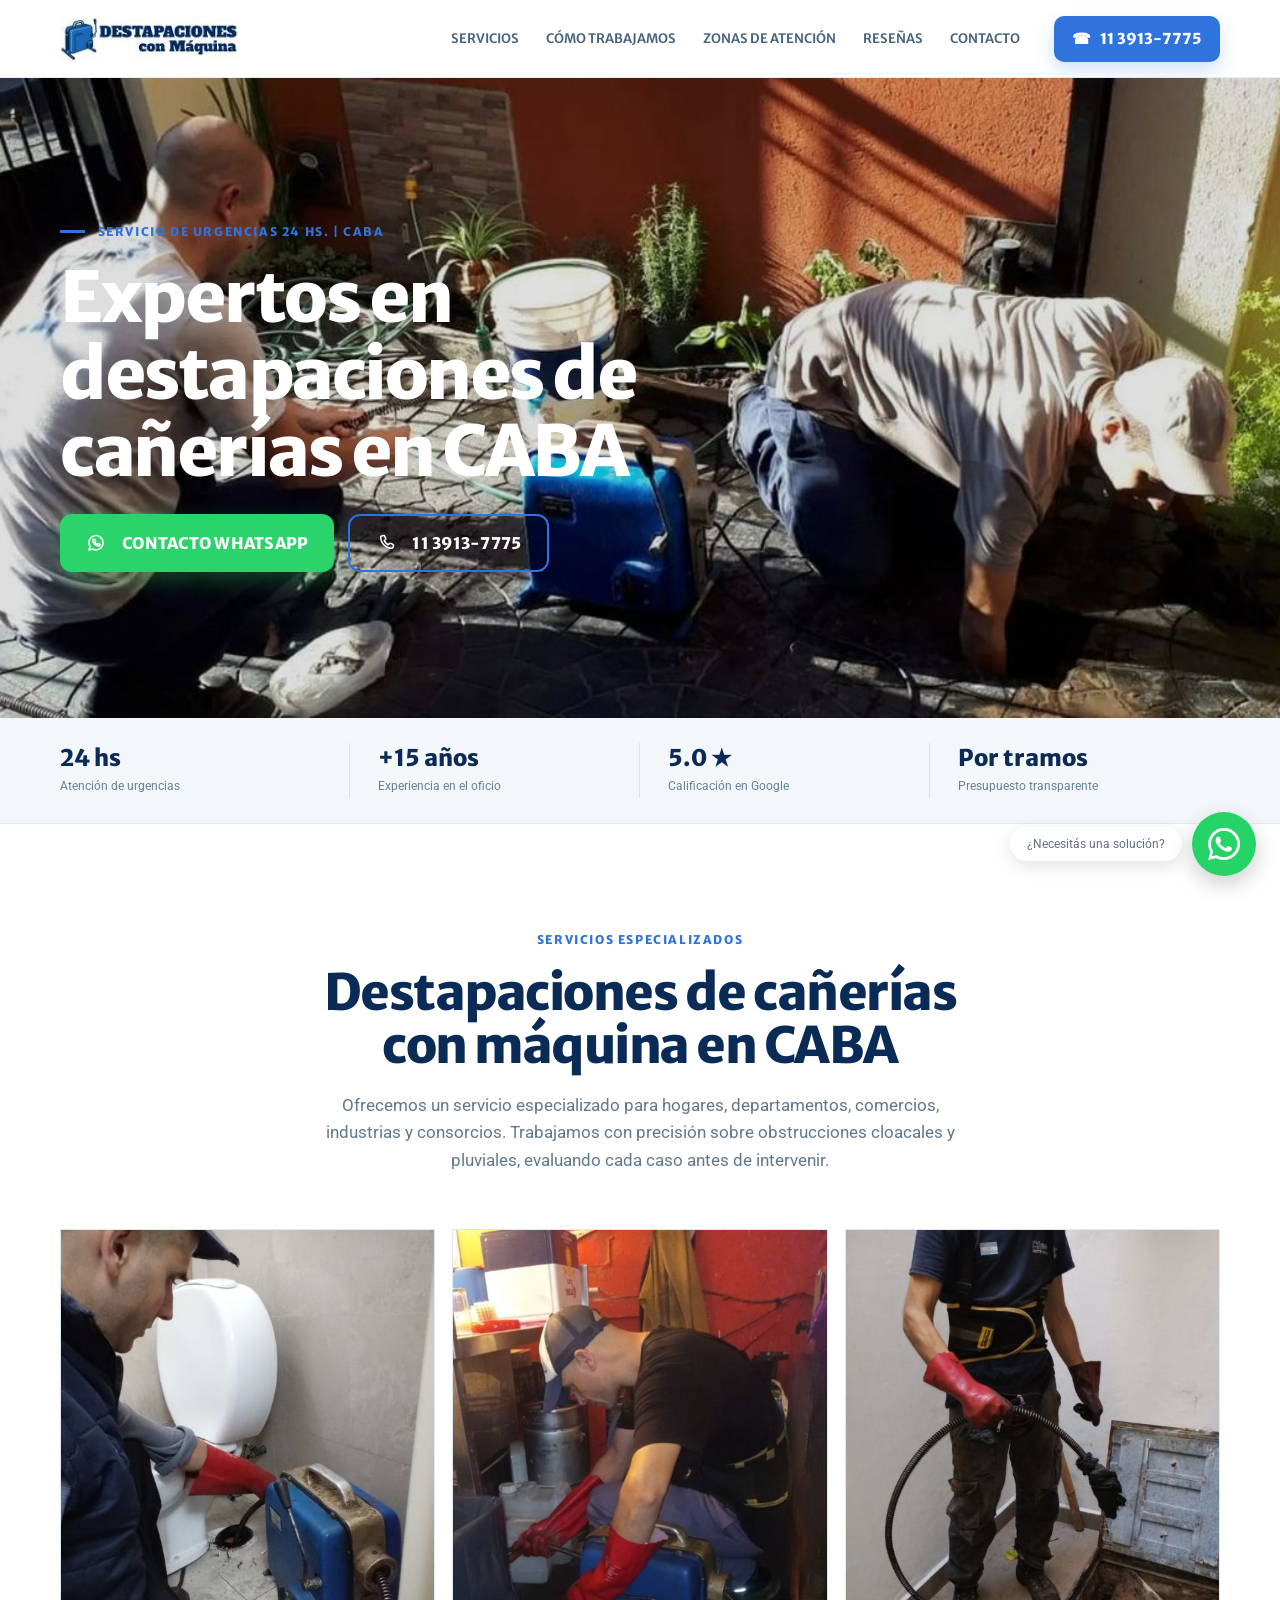
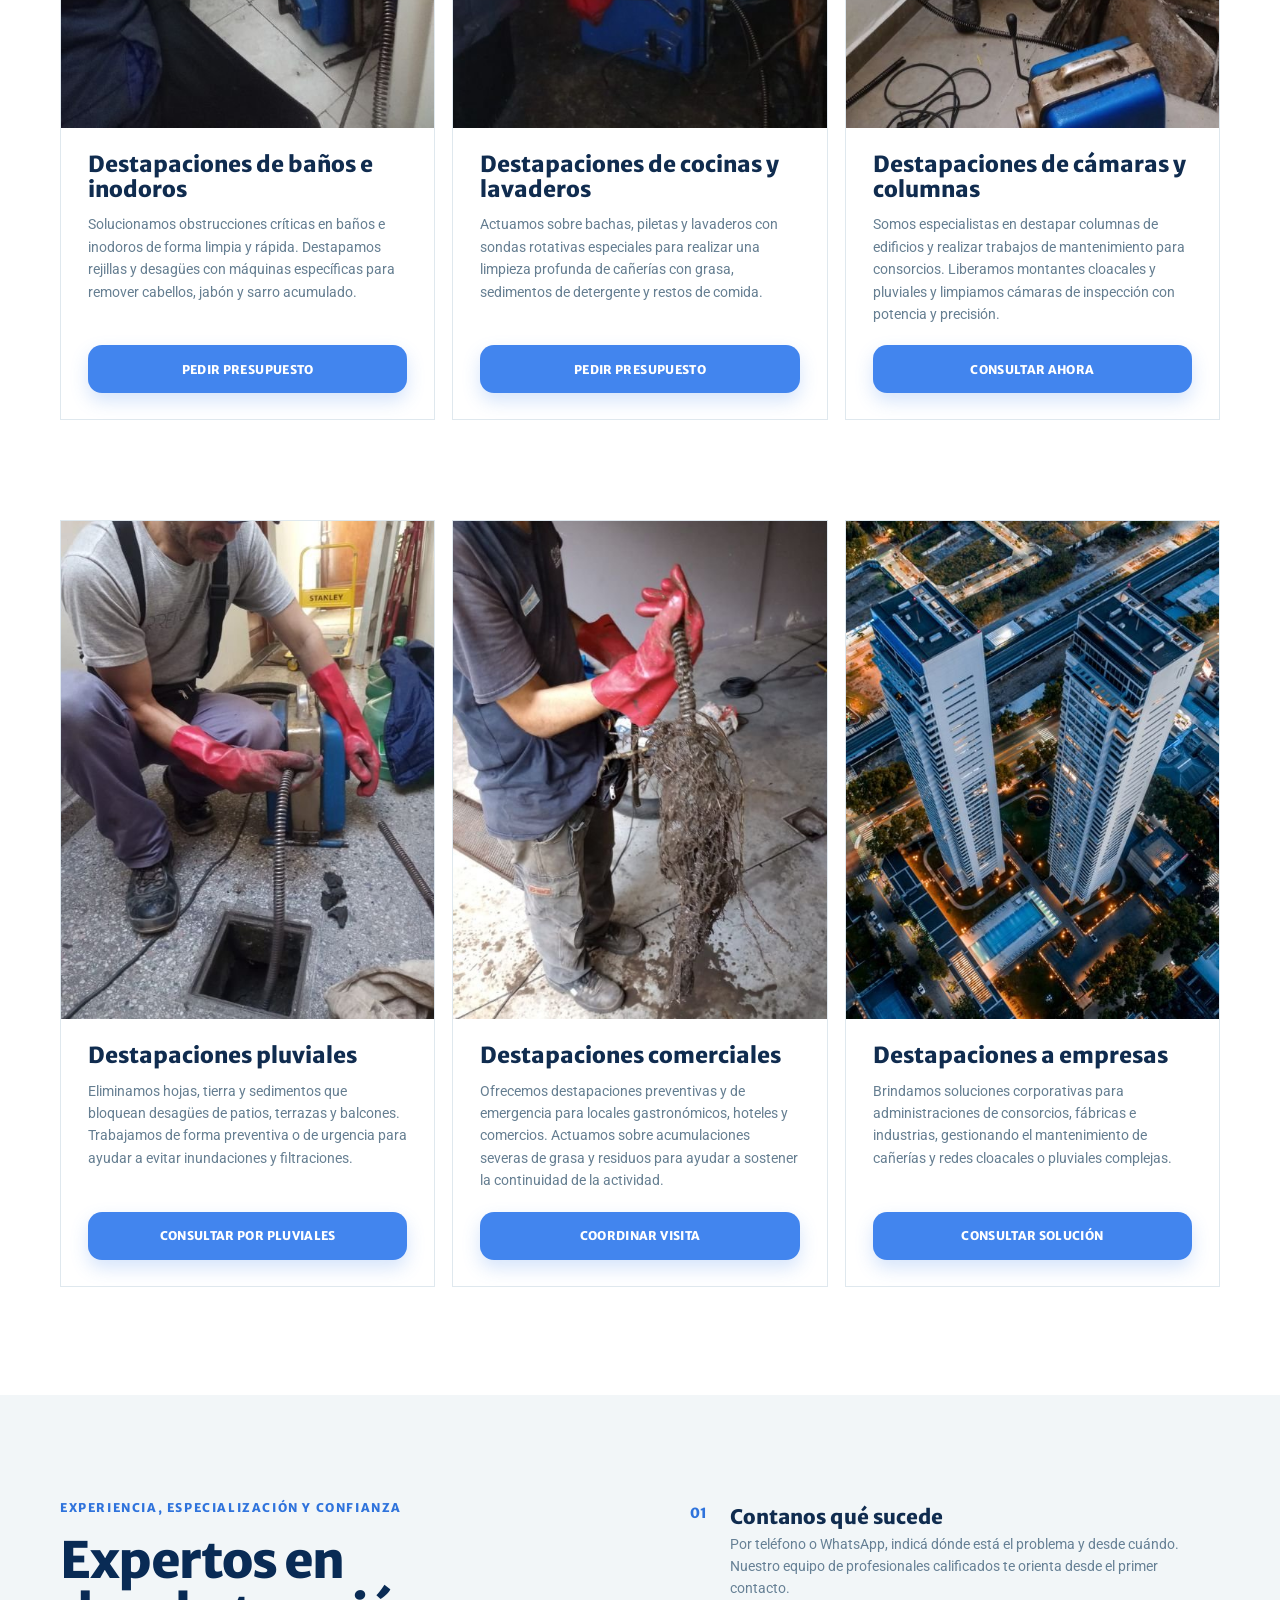
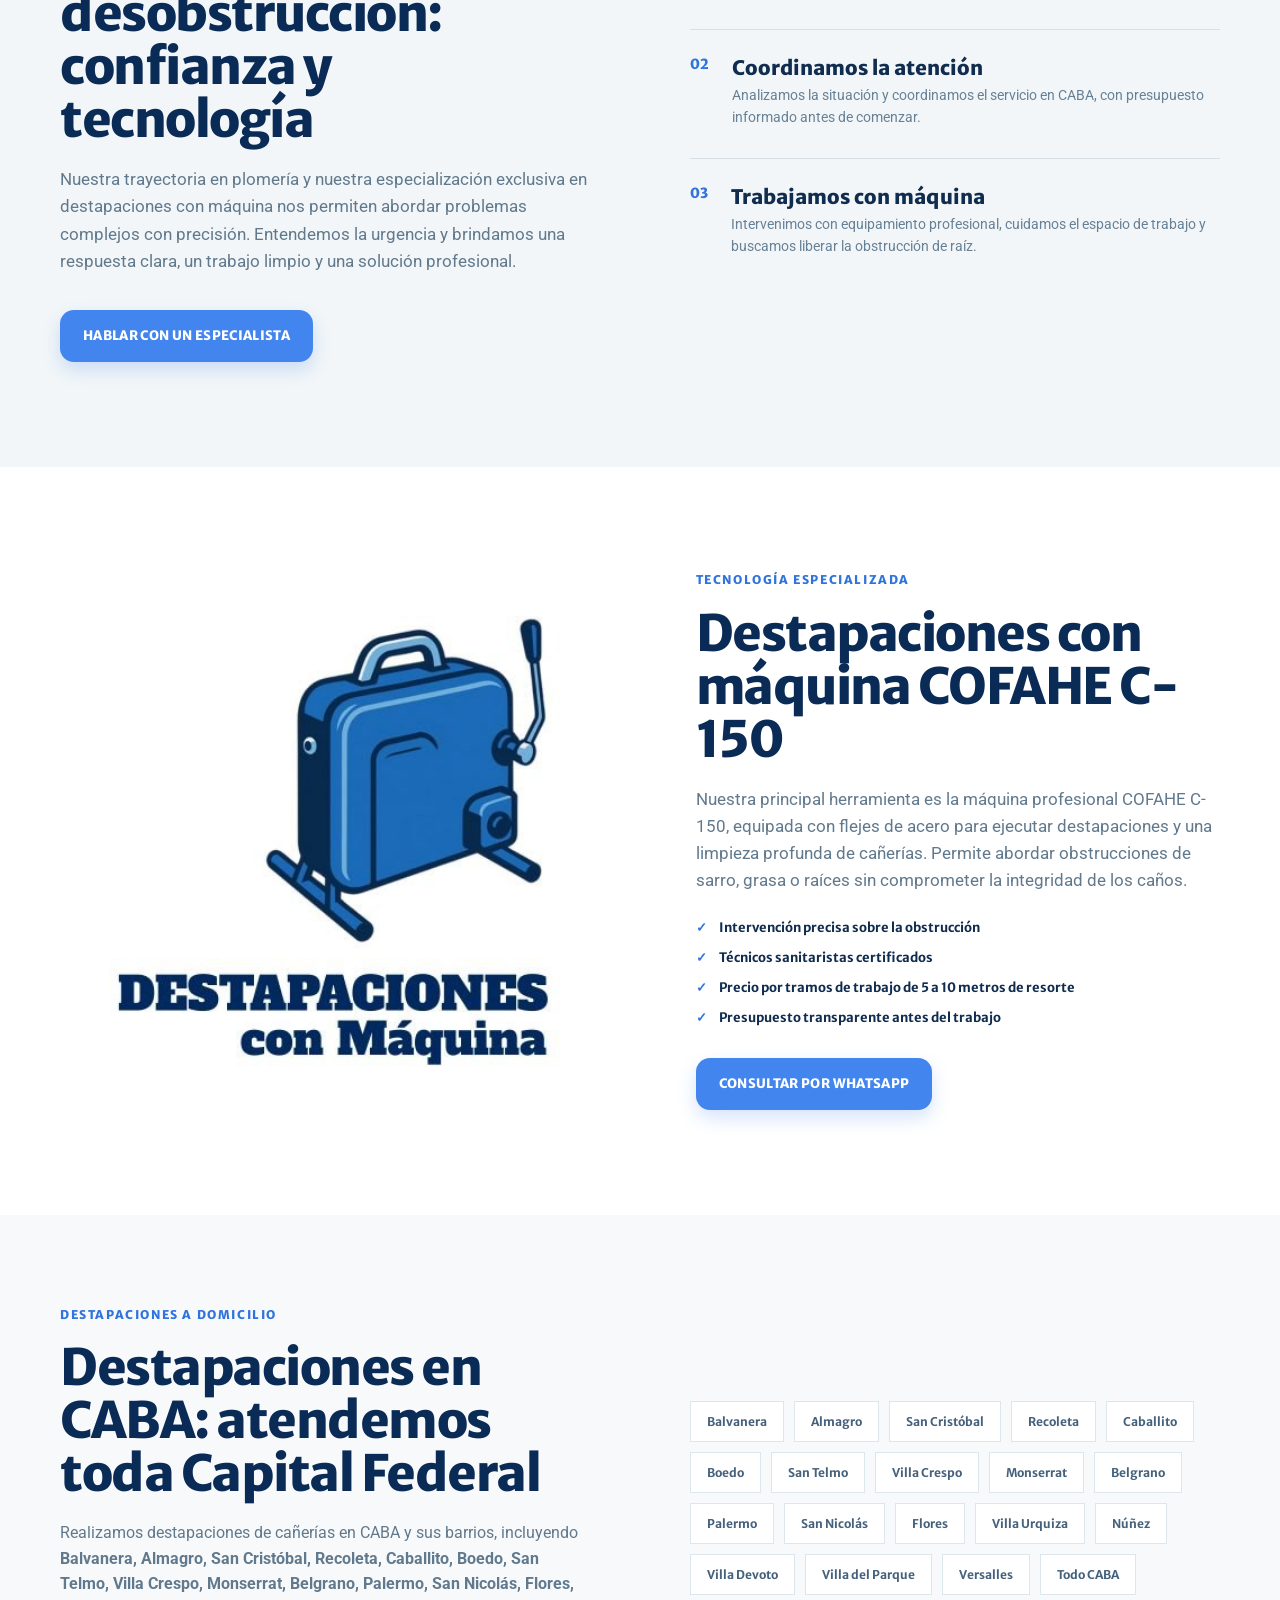
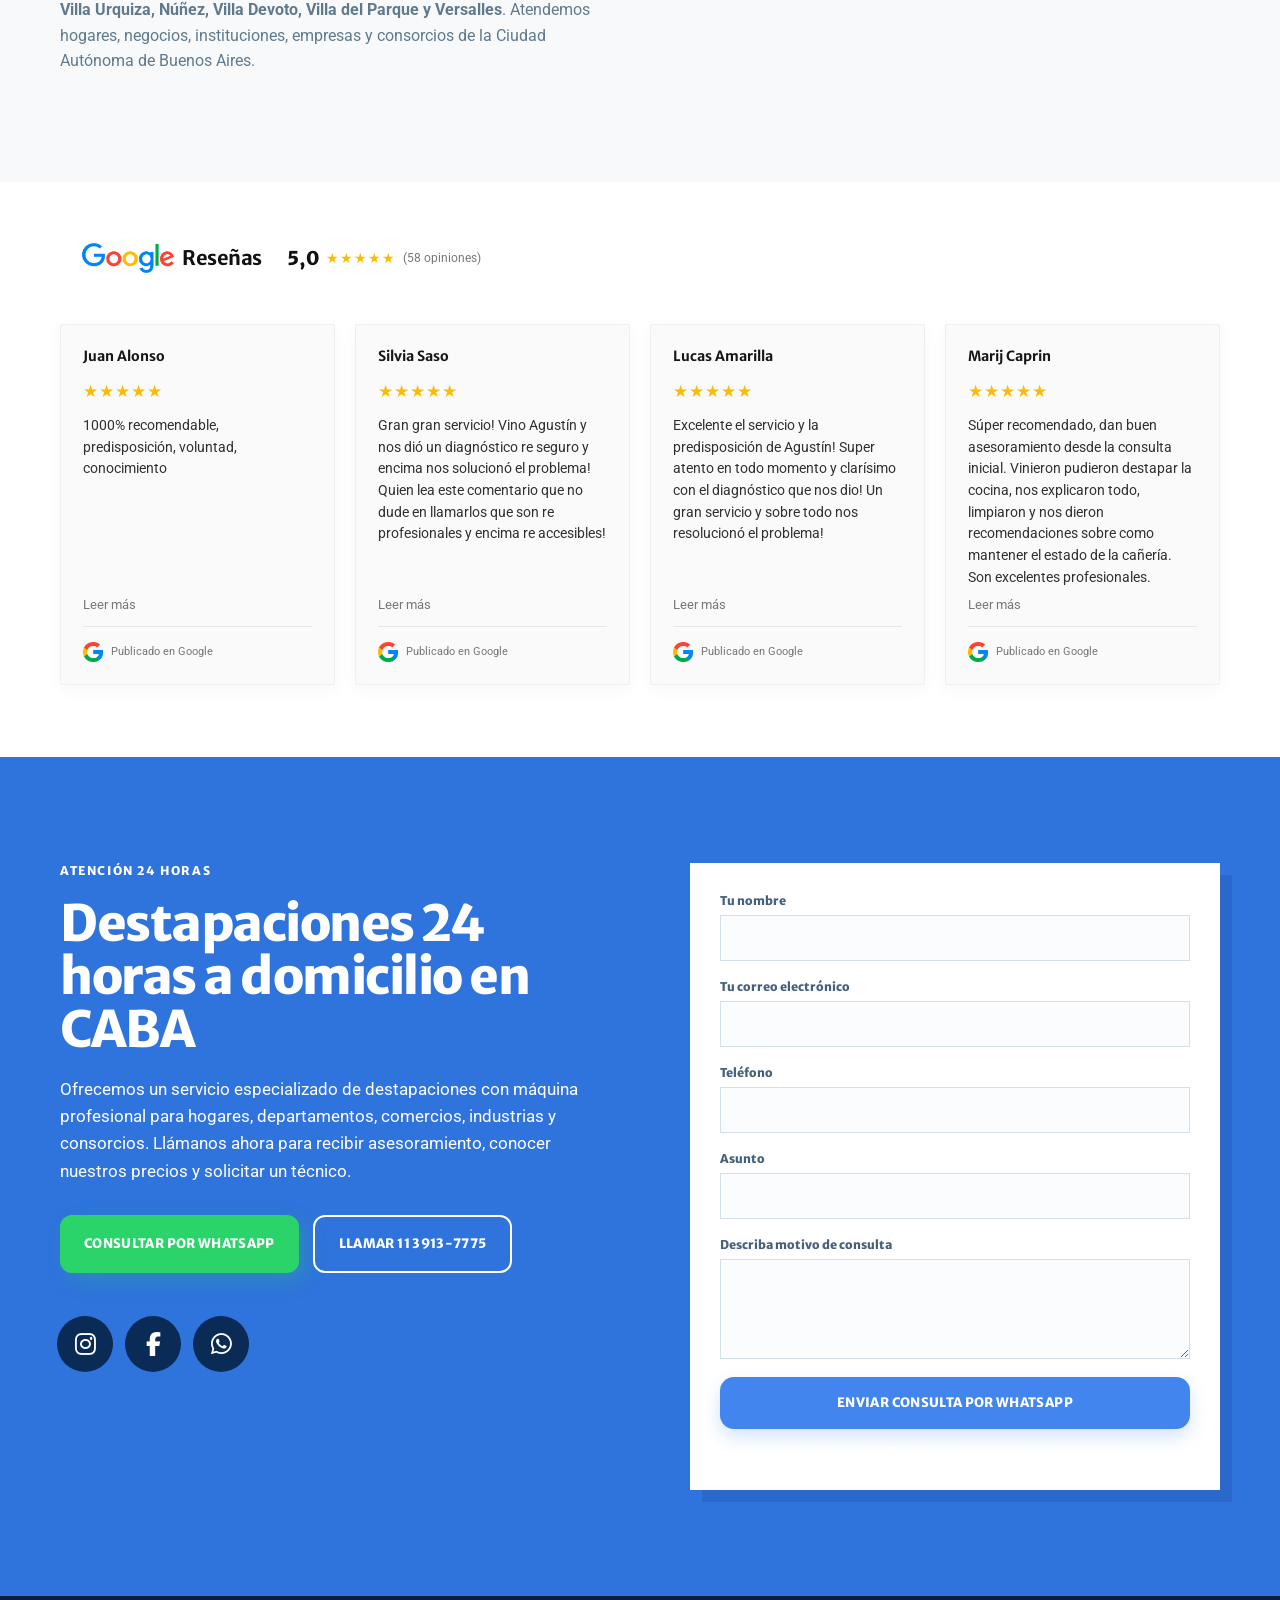
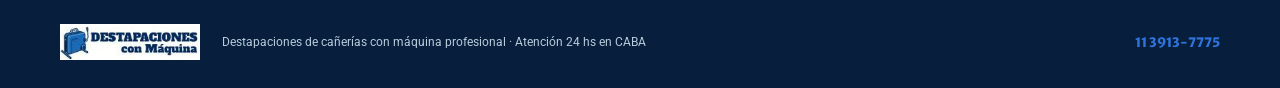
==== commit f58ea5ef: "feat: add social buttons to 24h contact section" ====
--- a/index.html
+++ b/index.html
@@ -6,14 +6,66 @@
   <title>Expertos en destapaciones de cañerías en CABA | 24 hs</title>
   <meta name="description" content="Destapaciones de cañerías en CABA con más de 15 años de trayectoria, máquina COFAHE C-150 y atención 24 horas. Técnicos sanitaristas certificados.">
   <meta name="theme-color" content="#092b55">
+  <meta name="robots" content="index, follow, max-image-preview:large, max-snippet:-1, max-video-preview:-1">
+  <link rel="canonical" href="https://destapacionesconmaquina.com.ar/">
+  <meta property="og:locale" content="es_AR">
+  <meta property="og:type" content="website">
+  <meta property="og:title" content="Expertos en destapaciones de cañerías en CABA | 24 hs">
+  <meta property="og:description" content="Destapaciones de cañerías en CABA con máquina COFAHE C-150, técnicos sanitaristas certificados y atención 24 horas.">
+  <meta property="og:url" content="https://destapacionesconmaquina.com.ar/">
+  <meta property="og:site_name" content="Destapaciones con Máquina">
+  <meta property="og:image" content="https://destapacionesconmaquina.com.ar/assets/hero.jpg">
+  <meta property="og:image:alt" content="Servicio profesional de destapaciones con máquina en CABA">
+  <meta name="twitter:card" content="summary_large_image">
+  <meta name="twitter:title" content="Expertos en destapaciones de cañerías en CABA | 24 hs">
+  <meta name="twitter:description" content="Destapaciones de cañerías en CABA con máquina COFAHE C-150, técnicos sanitaristas certificados y atención 24 horas.">
+  <meta name="twitter:image" content="https://destapacionesconmaquina.com.ar/assets/hero.jpg">
   <link rel="preconnect" href="https://fonts.googleapis.com">
   <link rel="preconnect" href="https://fonts.gstatic.com" crossorigin>
-  <link href="https://fonts.googleapis.com/css2?family=Merriweather+Sans:wght@500;600;700;800;900&family=Roboto:wght@400;500;700&display=swap" rel="stylesheet">
+  <link href="https://fonts.googleapis.com/css2?family=Merriweather+Sans:wght@500;600;700;800;900&family=Raleway:wght@400;500;600;700;800;900&family=Roboto:wght@400;500;700&display=swap" rel="stylesheet">
   <link rel="stylesheet" href="https://cdnjs.cloudflare.com/ajax/libs/font-awesome/6.5.2/css/all.min.css" crossorigin="anonymous" referrerpolicy="no-referrer">
   <link rel="stylesheet" href="styles.css">
   <link rel="icon" href="assets/logo-2025.jpg" type="image/jpeg">
   <script type="application/ld+json">
-  {"@context":"https://schema.org","@type":"Plumber","name":"Destapaciones con Máquina","url":"https://destapacionesconmaquina.com.ar/","telephone":"+5491139137775","areaServed":"Ciudad Autónoma de Buenos Aires","description":"Empresa especializada en destapaciones de cañerías en CABA con más de 15 años de trayectoria, máquina COFAHE C-150 y atención 24 horas.","openingHours":"Mo-Su 00:00-23:59","priceRange":"$$"}
+{
+  "@context": "https://schema.org",
+  "@type": "Plumber",
+  "@id": "https://destapacionesconmaquina.com.ar/#business",
+  "name": "Destapaciones con Máquina",
+  "url": "https://destapacionesconmaquina.com.ar/",
+  "logo": "https://destapacionesconmaquina.com.ar/assets/logo-2025.jpg",
+  "image": "https://destapacionesconmaquina.com.ar/assets/hero.jpg",
+  "telephone": "+5491139137775",
+  "priceRange": "$$",
+  "description": "Empresa especializada en destapaciones de cañerías en CABA con más de 15 años de trayectoria, máquina COFAHE C-150 y atención 24 horas.",
+  "areaServed": {
+    "@type": "City",
+    "name": "Ciudad Autónoma de Buenos Aires"
+  },
+  "serviceType": [
+    "Destapaciones de cañerías",
+    "Destapaciones cloacales",
+    "Destapaciones pluviales",
+    "Destapaciones de baños, inodoros, cocinas y lavaderos",
+    "Destapaciones de cámaras y columnas"
+  ],
+  "openingHoursSpecification": [
+    {
+      "@type": "OpeningHoursSpecification",
+      "dayOfWeek": [
+        "Monday",
+        "Tuesday",
+        "Wednesday",
+        "Thursday",
+        "Friday",
+        "Saturday",
+        "Sunday"
+      ],
+      "opens": "00:00",
+      "closes": "23:59"
+    }
+  ]
+}
   </script>
 </head>
 <body>
@@ -119,7 +171,7 @@
       </div>
     </section>
 
-    <section id="contacto" class="contact-section"><div class="container contact-grid"><div><p class="eyebrow">Atención 24 horas</p><h2>Destapaciones 24 horas a domicilio en CABA</h2><p>Ofrecemos un servicio especializado de destapaciones con máquina profesional para hogares, departamentos, comercios, industrias y consorcios. Llámanos ahora para recibir asesoramiento, conocer nuestros precios y solicitar un técnico.</p><div class="contact-actions"><a class="btn btn-whatsapp" href="https://wa.me/5491139137775" target="_blank" rel="noopener">Consultar por WhatsApp</a><a class="btn btn-phone contact-phone-btn" href="tel:+5491139137775">Llamar 11 3913-7775</a></div></div><form id="contact-form"><label for="name">Tu nombre<input id="name" name="name" required autocomplete="name"></label><label for="email">Tu correo electrónico<input id="email" name="email" type="email" required autocomplete="email"></label><label for="phone">Teléfono<input id="phone" name="phone" type="tel" required autocomplete="tel"></label><label for="subject">Asunto<input id="subject" name="subject" required></label><label for="message">Describa motivo de consulta<textarea id="message" name="message" rows="4" required></textarea></label><button class="btn btn-primary" type="submit">Enviar consulta por WhatsApp</button><p class="form-note">Al enviar, se abrirá WhatsApp con tu consulta lista para completar.</p></form></div></section>
+    <section id="contacto" class="contact-section"><div class="container contact-grid"><div><p class="eyebrow">Atención 24 horas</p><h2>Destapaciones 24 horas a domicilio en CABA</h2><p>Ofrecemos un servicio especializado de destapaciones con máquina profesional para hogares, departamentos, comercios, industrias y consorcios. Llámanos ahora para recibir asesoramiento, conocer nuestros precios y solicitar un técnico.</p><div class="contact-actions"><a class="btn btn-whatsapp" href="https://wa.me/5491139137775" target="_blank" rel="noopener">Consultar por WhatsApp</a><a class="btn btn-phone contact-phone-btn" href="tel:+5491139137775">Llamar 11 3913-7775</a></div><div class="social-actions" aria-label="Redes sociales"><a class="social-button social-instagram" href="https://www.instagram.com/destapacionesconmaquina.caba/" target="_blank" rel="noopener" aria-label="Seguir en Instagram"><i class="fa-brands fa-instagram" aria-hidden="true"></i></a><a class="social-button social-facebook" href="https://www.facebook.com/destapacionesconmaquina.caba" target="_blank" rel="noopener" aria-label="Seguir en Facebook"><i class="fa-brands fa-facebook-f" aria-hidden="true"></i></a><a class="social-button social-whatsapp" href="https://wa.me/5491139137775" target="_blank" rel="noopener" aria-label="Consultar por WhatsApp"><i class="fa-brands fa-whatsapp" aria-hidden="true"></i></a></div></div><form id="contact-form"><label for="name">Tu nombre<input id="name" name="name" required autocomplete="name"></label><label for="email">Tu correo electrónico<input id="email" name="email" type="email" required autocomplete="email"></label><label for="phone">Teléfono<input id="phone" name="phone" type="tel" required autocomplete="tel"></label><label for="subject">Asunto<input id="subject" name="subject" required></label><label for="message">Describa motivo de consulta<textarea id="message" name="message" rows="4" required></textarea></label><button class="btn btn-primary" type="submit">Enviar consulta por WhatsApp</button><p class="form-note">Al enviar, se abrirá WhatsApp con tu consulta lista para completar.</p></form></div></section>
   </main>
   <footer class="site-footer"><div class="container footer-inner"><img src="assets/logo-2025.jpg" alt="Destapaciones con Máquina" width="140" height="36"><p>Destapaciones de cañerías con máquina profesional · Atención 24 hs en CABA</p><a href="tel:+5491139137775">11 3913-7775</a></div></footer>
   <a class="floating-whatsapp" href="https://wa.me/5491139137775?text=Hola%2C%20necesito%20una%20destapaci%C3%B3n%20urgente%20en%20CABA.%20Quisiera%20consultar%20disponibilidad%20y%20presupuesto." target="_blank" rel="noopener" aria-label="Consultar disponibilidad y presupuesto por WhatsApp"><span class="wa-label">¿Necesitás una solución?</span><span class="wa-icon" aria-hidden="true"><i class="fa-brands fa-whatsapp"></i></span></a>
--- a/styles.css
+++ b/styles.css
@@ -138,3 +138,18 @@
 @media(max-width:800px){
   .hero h1{font-size:46px;line-height:1.02}
 }
+
+
+/* Redes sociales: efecto circular inspirado en la referencia Uiverse */
+.social-actions{display:flex;align-items:center;gap:18px;margin-top:42px;padding-top:4px}
+.social-button{align-items:center;background:#fff;border:0;border-radius:50%;color:#fff;display:flex;font-family:Raleway,Arial,sans-serif;font-size:24px;height:50px;justify-content:center;position:relative;transition:transform .15s ease;width:50px;z-index:0}
+.social-button::before{background:#092b55;border-radius:50%;content:"";height:56px;position:absolute;transition:height .35s ease,width .35s ease;width:56px;z-index:-1}
+.social-button i{position:relative;z-index:1}
+.social-instagram{background:linear-gradient(120deg,#833ab4,#fd1d1d 55%,#fcb045)}
+.social-facebook{background:#1877f2}
+.social-whatsapp{background:linear-gradient(120deg,#25d366,#128c4a)}
+.social-button:hover::before,.social-button:focus-visible::before{height:0;width:0}
+.social-button:hover{transform:translateY(-2px)}
+.social-button:active{transform:scale(.85)}
+.social-button:focus-visible{outline:3px solid #fff;outline-offset:5px}
+@media(max-width:800px){.social-actions{gap:16px;margin-top:38px}.social-button{height:50px;width:50px}}
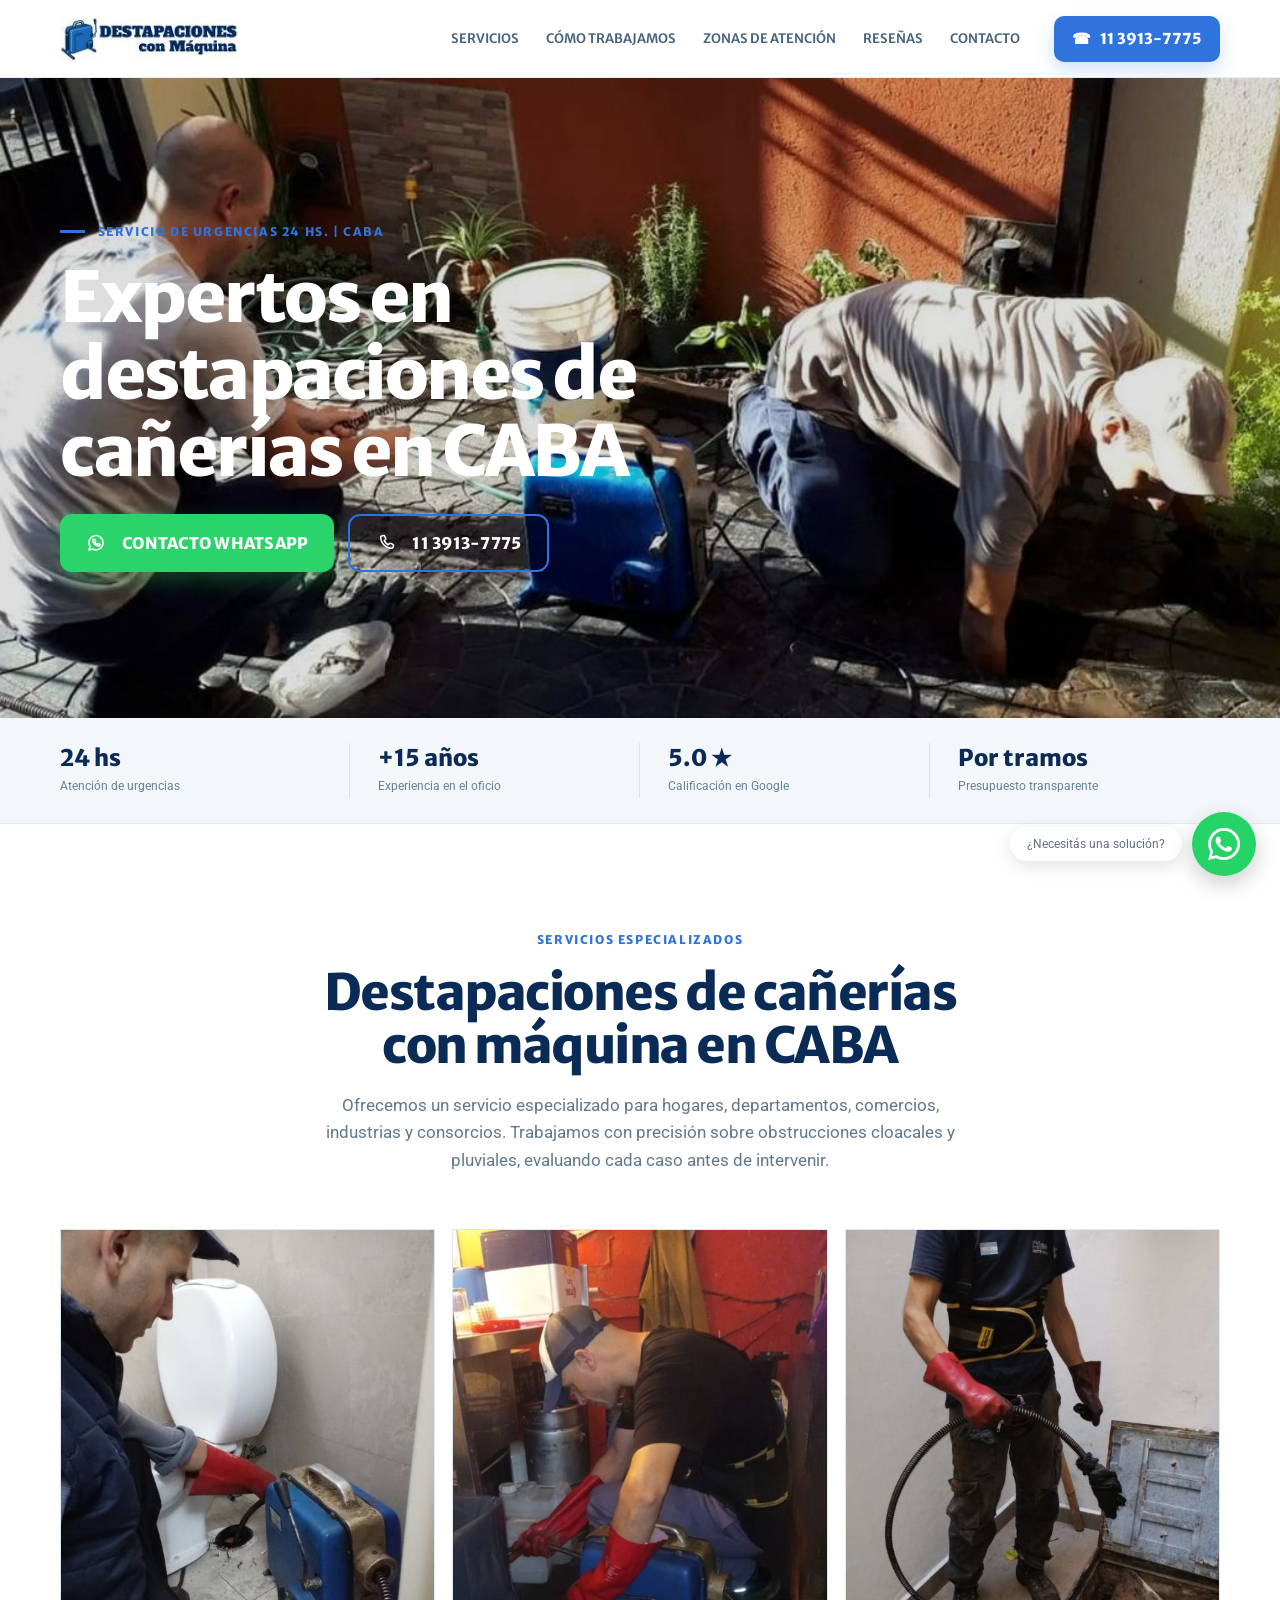
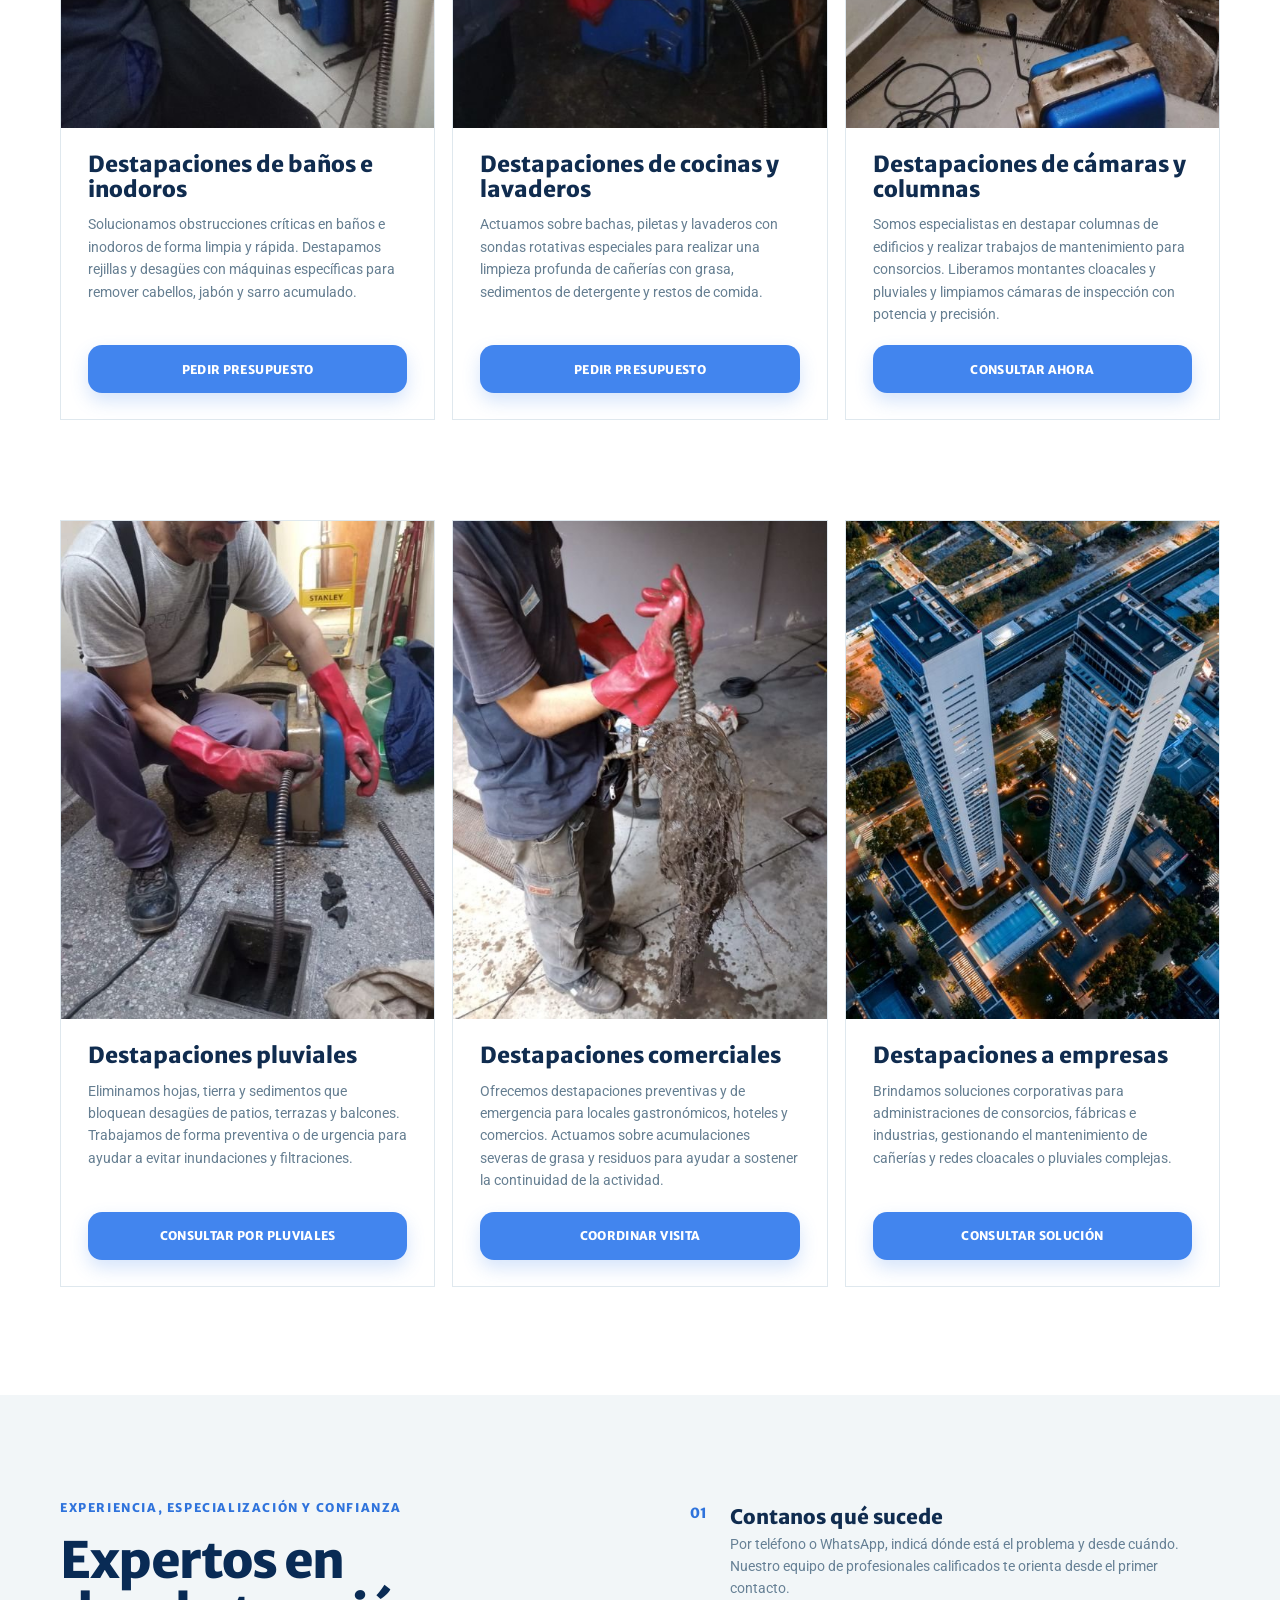
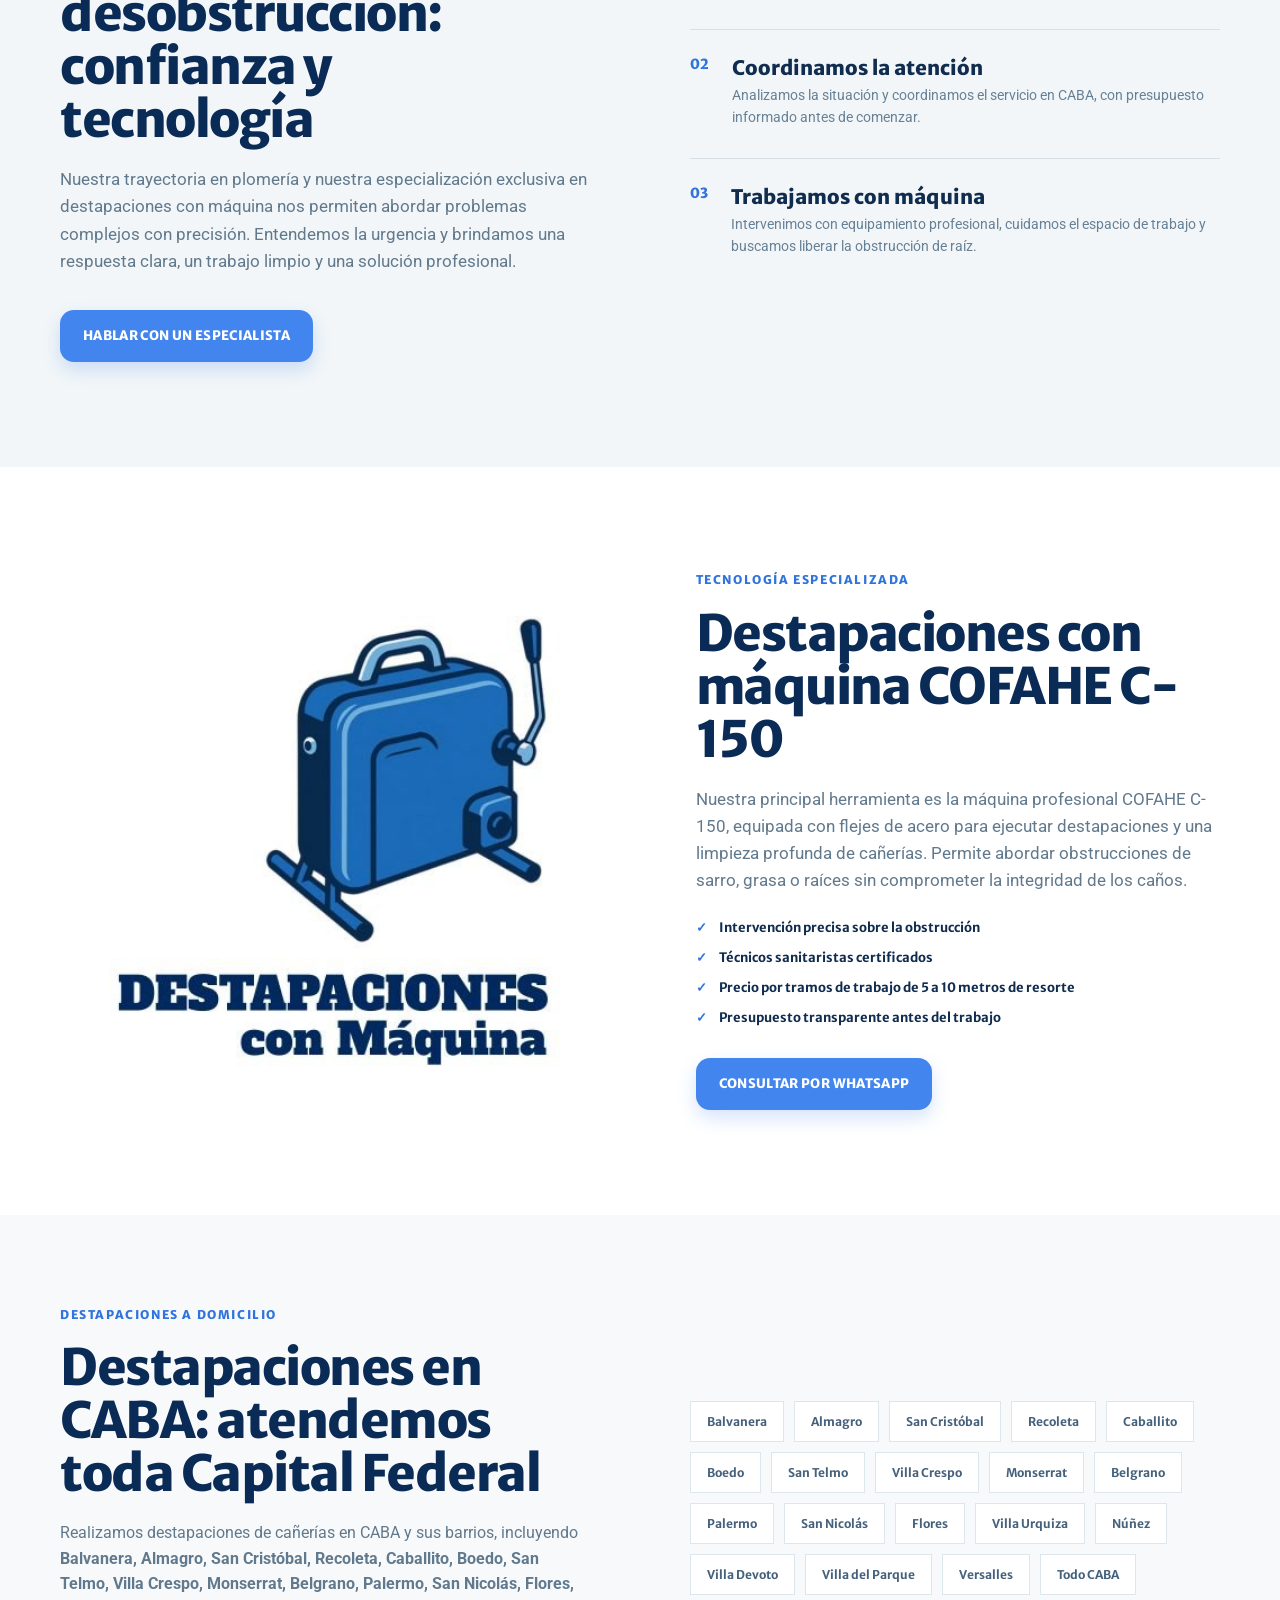
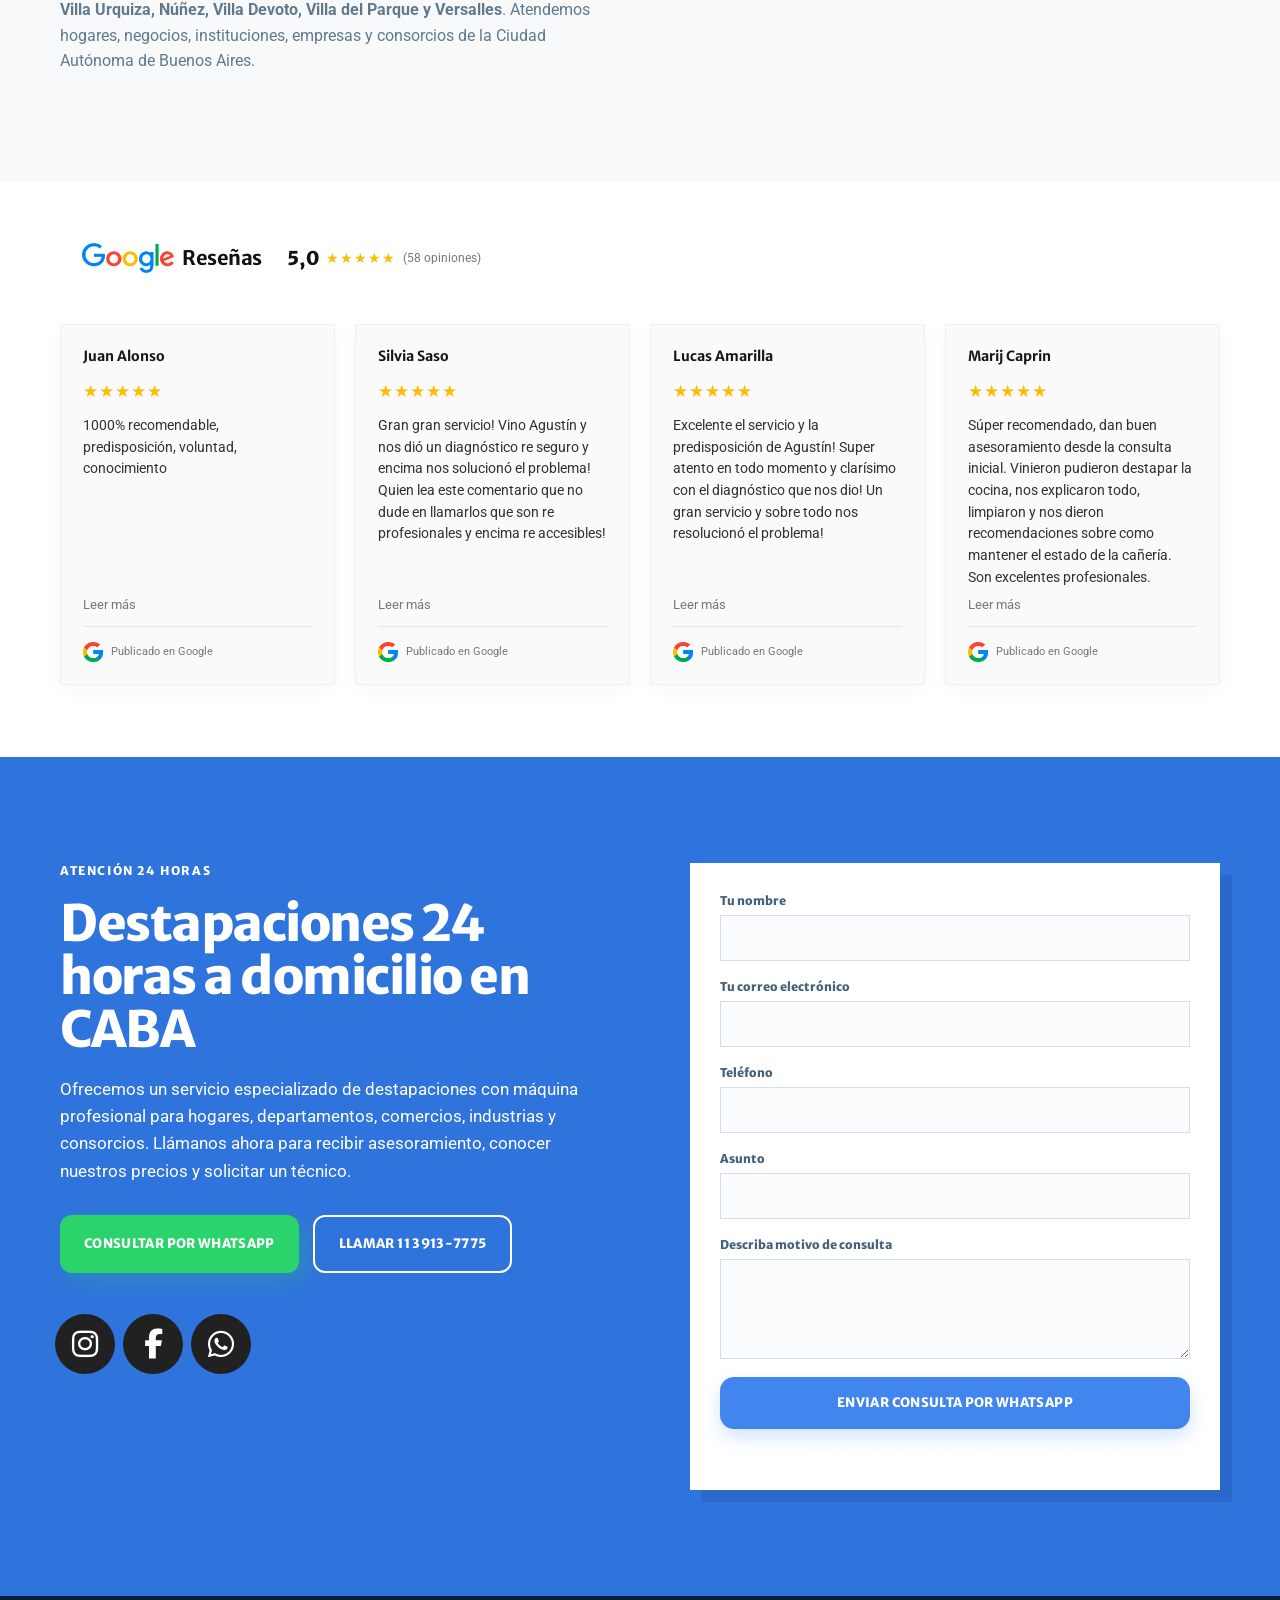
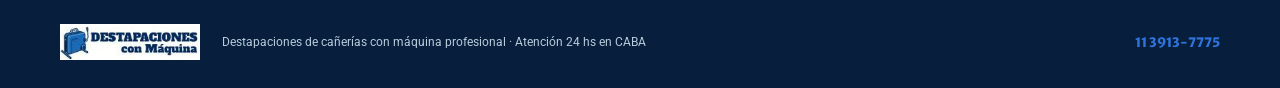
==== commit d4444ac9: "fix: match Uiverse social button effect" ====
--- a/index.html
+++ b/index.html
@@ -171,7 +171,7 @@
       </div>
     </section>
 
-    <section id="contacto" class="contact-section"><div class="container contact-grid"><div><p class="eyebrow">Atención 24 horas</p><h2>Destapaciones 24 horas a domicilio en CABA</h2><p>Ofrecemos un servicio especializado de destapaciones con máquina profesional para hogares, departamentos, comercios, industrias y consorcios. Llámanos ahora para recibir asesoramiento, conocer nuestros precios y solicitar un técnico.</p><div class="contact-actions"><a class="btn btn-whatsapp" href="https://wa.me/5491139137775" target="_blank" rel="noopener">Consultar por WhatsApp</a><a class="btn btn-phone contact-phone-btn" href="tel:+5491139137775">Llamar 11 3913-7775</a></div><div class="social-actions" aria-label="Redes sociales"><a class="social-button social-instagram" href="https://www.instagram.com/destapacionesconmaquina.caba/" target="_blank" rel="noopener" aria-label="Seguir en Instagram"><i class="fa-brands fa-instagram" aria-hidden="true"></i></a><a class="social-button social-facebook" href="https://www.facebook.com/destapacionesconmaquina.caba" target="_blank" rel="noopener" aria-label="Seguir en Facebook"><i class="fa-brands fa-facebook-f" aria-hidden="true"></i></a><a class="social-button social-whatsapp" href="https://wa.me/5491139137775" target="_blank" rel="noopener" aria-label="Consultar por WhatsApp"><i class="fa-brands fa-whatsapp" aria-hidden="true"></i></a></div></div><form id="contact-form"><label for="name">Tu nombre<input id="name" name="name" required autocomplete="name"></label><label for="email">Tu correo electrónico<input id="email" name="email" type="email" required autocomplete="email"></label><label for="phone">Teléfono<input id="phone" name="phone" type="tel" required autocomplete="tel"></label><label for="subject">Asunto<input id="subject" name="subject" required></label><label for="message">Describa motivo de consulta<textarea id="message" name="message" rows="4" required></textarea></label><button class="btn btn-primary" type="submit">Enviar consulta por WhatsApp</button><p class="form-note">Al enviar, se abrirá WhatsApp con tu consulta lista para completar.</p></form></div></section>
+    <section id="contacto" class="contact-section"><div class="container contact-grid"><div><p class="eyebrow">Atención 24 horas</p><h2>Destapaciones 24 horas a domicilio en CABA</h2><p>Ofrecemos un servicio especializado de destapaciones con máquina profesional para hogares, departamentos, comercios, industrias y consorcios. Llámanos ahora para recibir asesoramiento, conocer nuestros precios y solicitar un técnico.</p><div class="contact-actions"><a class="btn btn-whatsapp" href="https://wa.me/5491139137775" target="_blank" rel="noopener">Consultar por WhatsApp</a><a class="btn btn-phone contact-phone-btn" href="tel:+5491139137775">Llamar 11 3913-7775</a></div><div class="social-actions" aria-label="Redes sociales"><a class="button social-instagram" href="https://www.instagram.com/destapacionesconmaquina.caba/" target="_blank" rel="noopener" aria-label="Seguir en Instagram"><i class="fa-brands fa-instagram" aria-hidden="true"></i></a><a class="button social-facebook" href="https://www.facebook.com/destapacionesconmaquina.caba" target="_blank" rel="noopener" aria-label="Seguir en Facebook"><i class="fa-brands fa-facebook-f" aria-hidden="true"></i></a><a class="button social-whatsapp" href="https://wa.me/5491139137775" target="_blank" rel="noopener" aria-label="Consultar por WhatsApp"><i class="fa-brands fa-whatsapp" aria-hidden="true"></i></a></div></div><form id="contact-form"><label for="name">Tu nombre<input id="name" name="name" required autocomplete="name"></label><label for="email">Tu correo electrónico<input id="email" name="email" type="email" required autocomplete="email"></label><label for="phone">Teléfono<input id="phone" name="phone" type="tel" required autocomplete="tel"></label><label for="subject">Asunto<input id="subject" name="subject" required></label><label for="message">Describa motivo de consulta<textarea id="message" name="message" rows="4" required></textarea></label><button class="btn btn-primary" type="submit">Enviar consulta por WhatsApp</button><p class="form-note">Al enviar, se abrirá WhatsApp con tu consulta lista para completar.</p></form></div></section>
   </main>
   <footer class="site-footer"><div class="container footer-inner"><img src="assets/logo-2025.jpg" alt="Destapaciones con Máquina" width="140" height="36"><p>Destapaciones de cañerías con máquina profesional · Atención 24 hs en CABA</p><a href="tel:+5491139137775">11 3913-7775</a></div></footer>
   <a class="floating-whatsapp" href="https://wa.me/5491139137775?text=Hola%2C%20necesito%20una%20destapaci%C3%B3n%20urgente%20en%20CABA.%20Quisiera%20consultar%20disponibilidad%20y%20presupuesto." target="_blank" rel="noopener" aria-label="Consultar disponibilidad y presupuesto por WhatsApp"><span class="wa-label">¿Necesitás una solución?</span><span class="wa-icon" aria-hidden="true"><i class="fa-brands fa-whatsapp"></i></span></a>
--- a/styles.css
+++ b/styles.css
@@ -140,16 +140,47 @@
 }
 
 
-/* Redes sociales: efecto circular inspirado en la referencia Uiverse */
+/* Redes sociales: adaptación fiel del efecto Uiverse */
 .social-actions{display:flex;align-items:center;gap:18px;margin-top:42px;padding-top:4px}
-.social-button{align-items:center;background:#fff;border:0;border-radius:50%;color:#fff;display:flex;font-family:Raleway,Arial,sans-serif;font-size:24px;height:50px;justify-content:center;position:relative;transition:transform .15s ease;width:50px;z-index:0}
-.social-button::before{background:#092b55;border-radius:50%;content:"";height:56px;position:absolute;transition:height .35s ease,width .35s ease;width:56px;z-index:-1}
-.social-button i{position:relative;z-index:1}
-.social-instagram{background:linear-gradient(120deg,#833ab4,#fd1d1d 55%,#fcb045)}
-.social-facebook{background:#1877f2}
-.social-whatsapp{background:linear-gradient(120deg,#25d366,#128c4a)}
-.social-button:hover::before,.social-button:focus-visible::before{height:0;width:0}
-.social-button:hover{transform:translateY(-2px)}
-.social-button:active{transform:scale(.85)}
-.social-button:focus-visible{outline:3px solid #fff;outline-offset:5px}
-@media(max-width:800px){.social-actions{gap:16px;margin-top:38px}.social-button{height:50px;width:50px}}
+.social-actions .button{
+  cursor:pointer;
+  width:50px;
+  height:50px;
+  min-width:50px;
+  flex:0 0 50px;
+  border-radius:50px;
+  border:none;
+  position:relative;
+  z-index:0;
+  display:flex;
+  align-items:center;
+  justify-content:center;
+  margin:0;
+  color:#fff;
+  font-family:Raleway,Arial,sans-serif;
+  font-size:30px;
+  line-height:1;
+  text-decoration:none;
+  box-shadow:0 0 0 5px #212121;
+  transition:transform .1s ease,box-shadow .4s ease;
+}
+.social-actions .button i{color:#fff;width:30px;height:30px;line-height:30px;text-align:center;position:relative;z-index:9}
+.social-actions .social-instagram{background:linear-gradient(120deg,#833ab4,#fd1d1d,#fcb045)}
+.social-actions .social-whatsapp{background:linear-gradient(120deg,#02ff2c,#008a12)}
+.social-actions .social-facebook{background:rgb(69,187,255)}
+.social-actions .button:active{transform:scale(.85)}
+.social-actions .button::before{
+  content:"";
+  position:absolute;
+  width:55px;
+  height:55px;
+  background-color:#212121;
+  border-radius:50px;
+  z-index:-1;
+  border:0 solid rgba(255,255,255,.411);
+  transition:width .4s ease,height .4s ease;
+}
+.social-actions .button:hover,.social-actions .button:focus-visible{box-shadow:none;transform:translateY(-2px)}
+.social-actions .button:hover::before,.social-actions .button:focus-visible::before{width:0;height:0}
+.social-actions .button:focus-visible{outline:3px solid #fff;outline-offset:5px}
+@media(max-width:800px){.social-actions{gap:16px;margin-top:38px}.social-actions .button{width:50px;height:50px;min-width:50px;flex-basis:50px}}
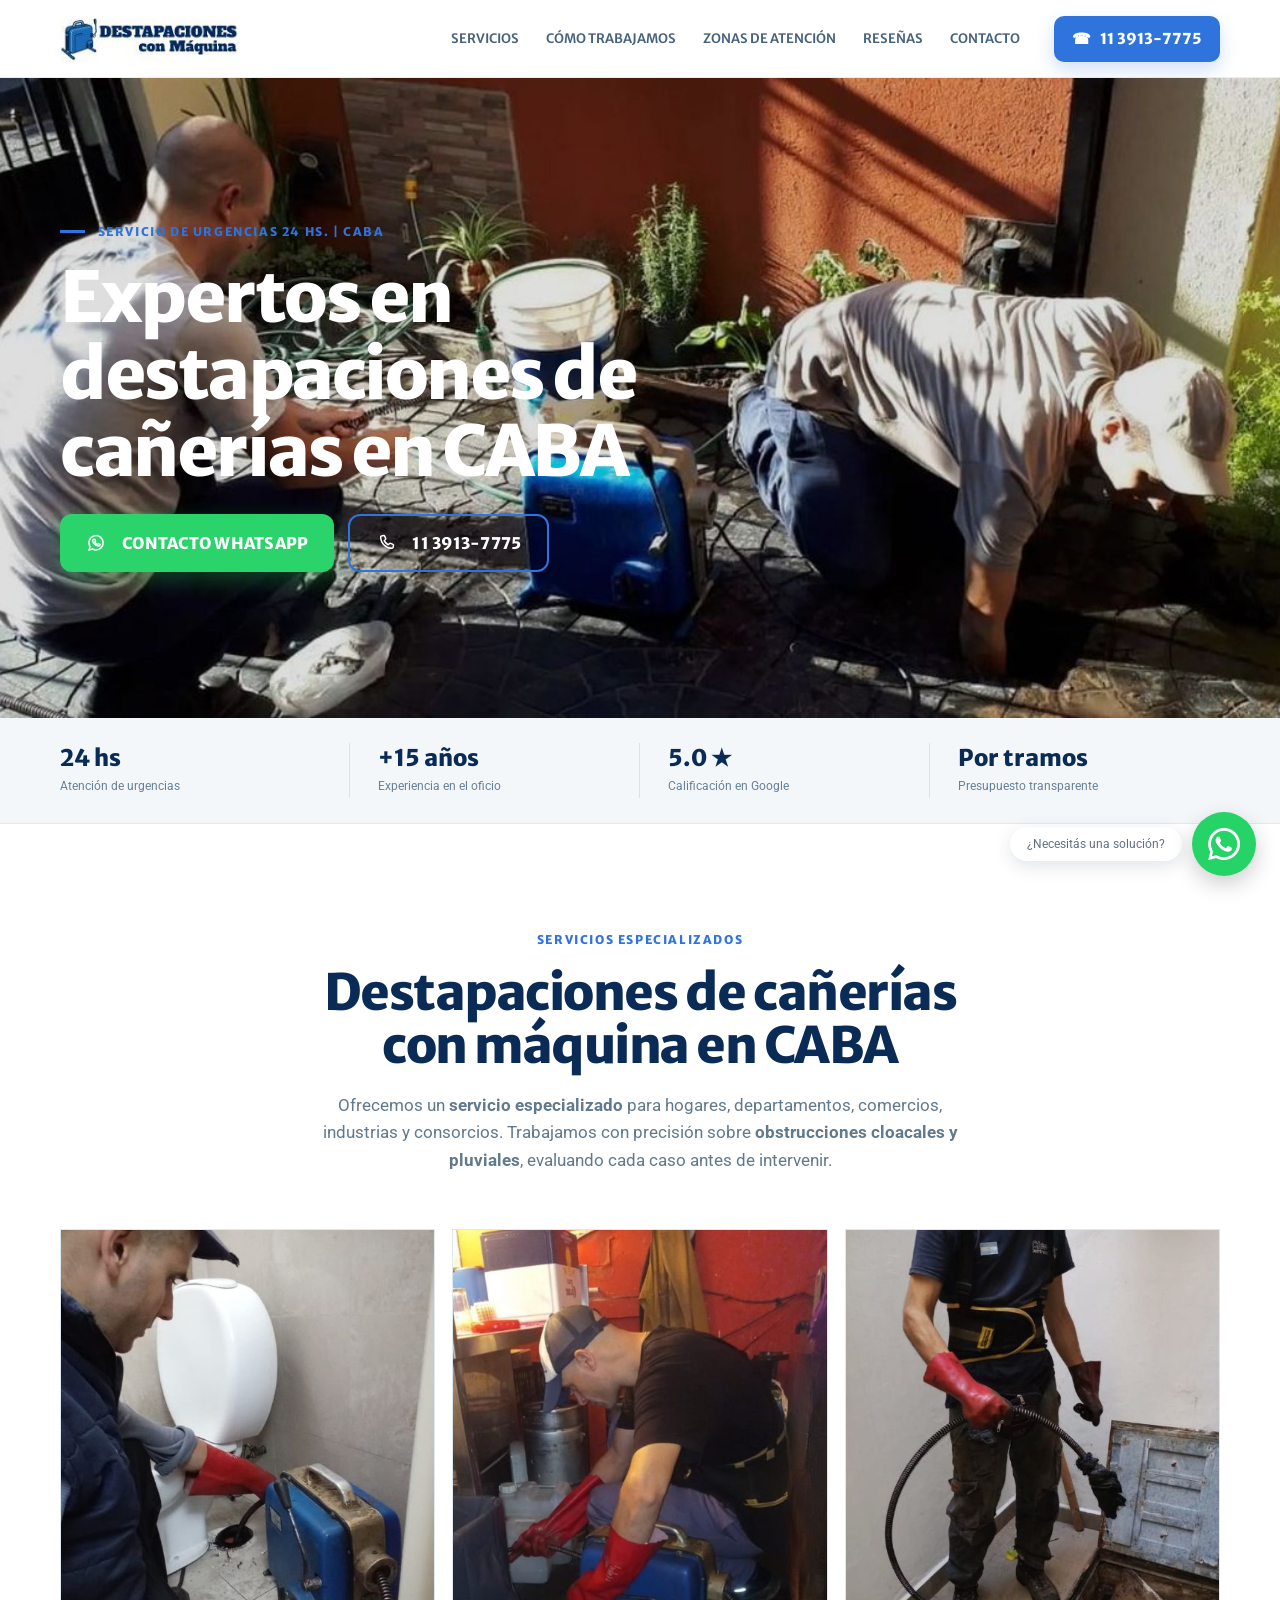
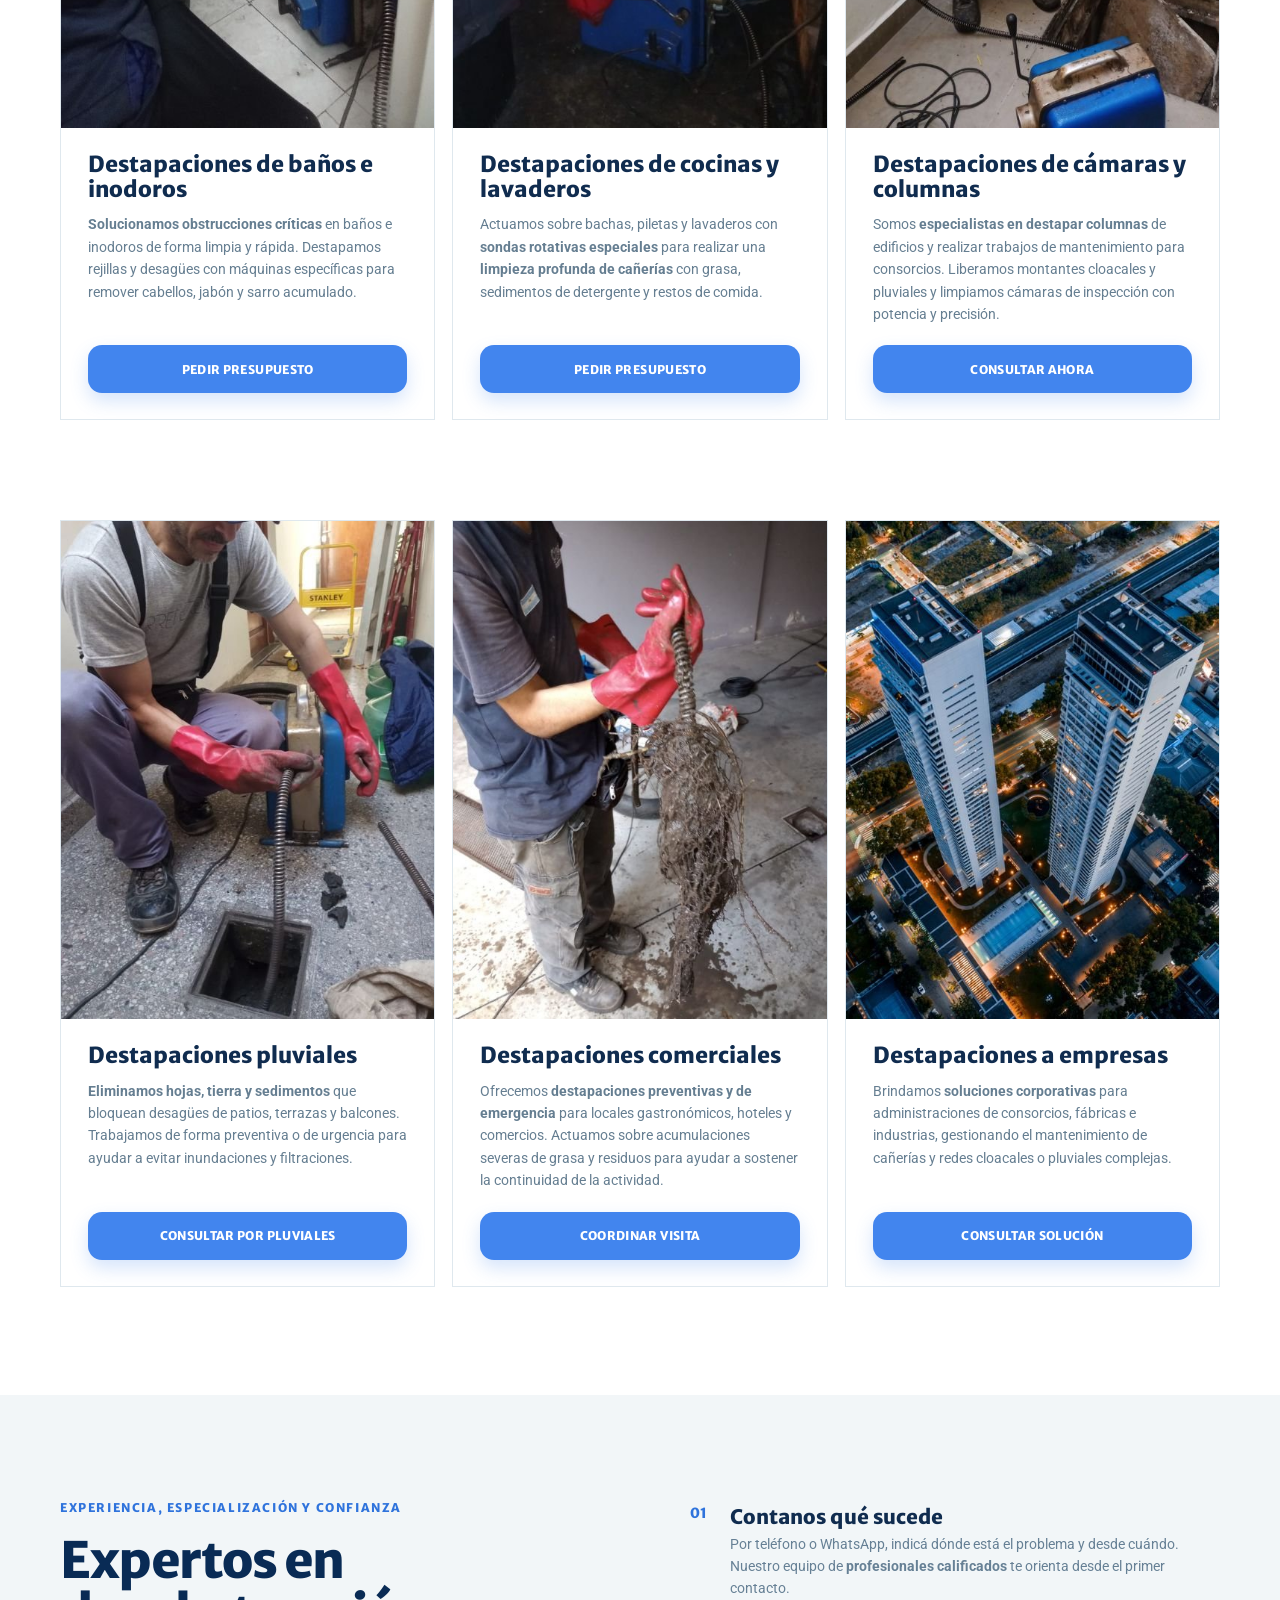
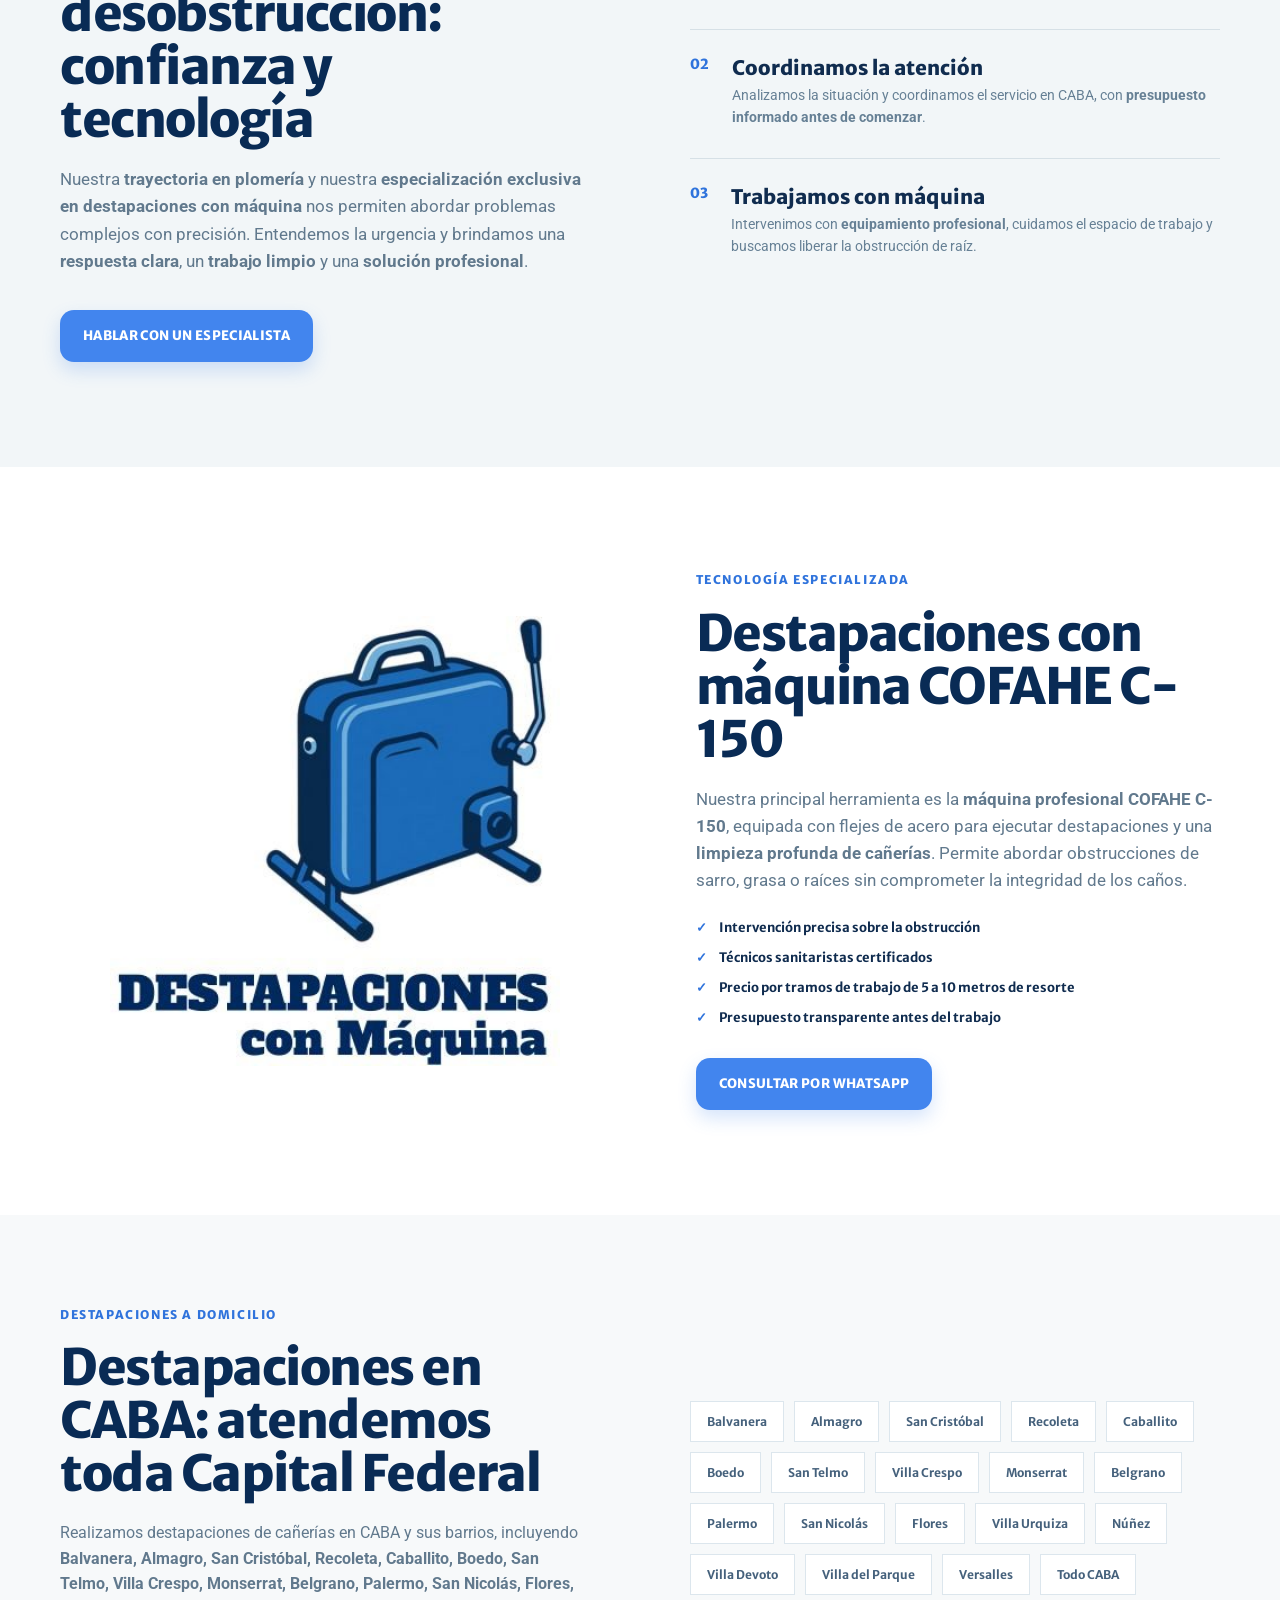
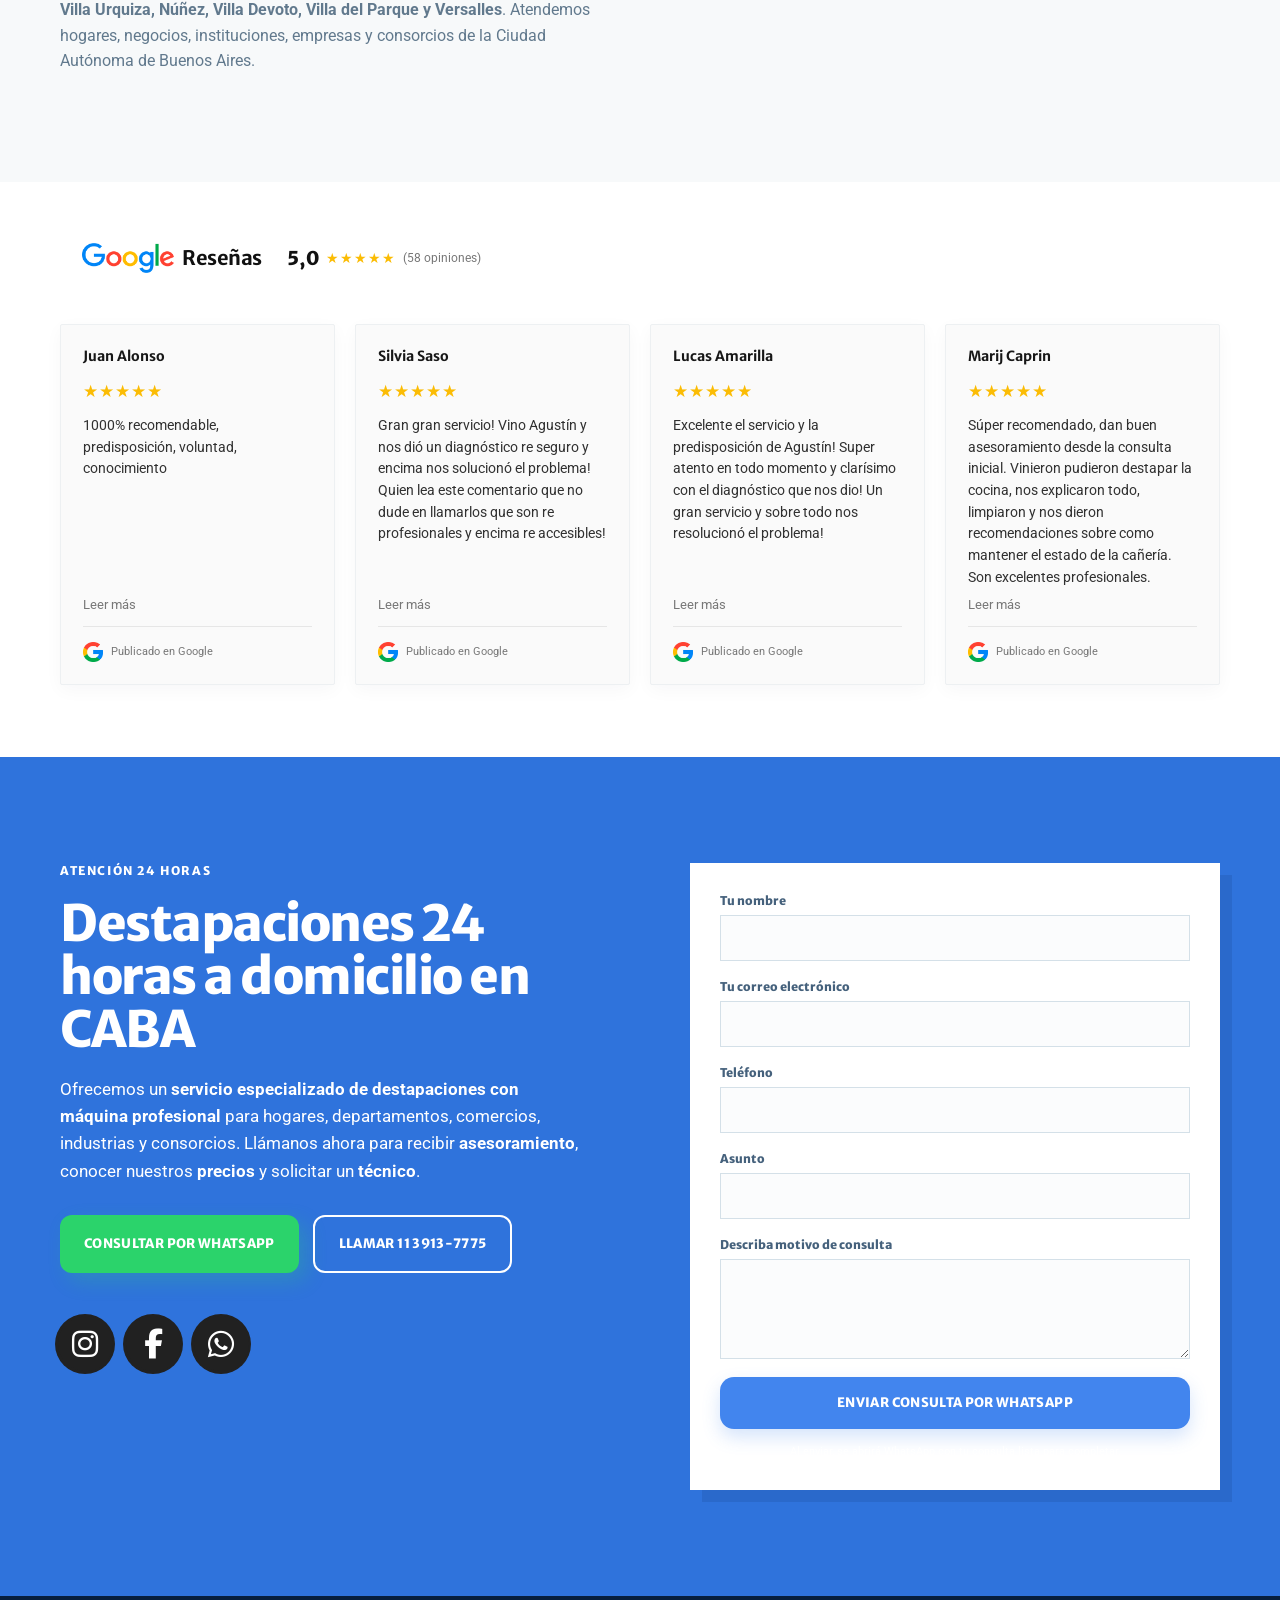
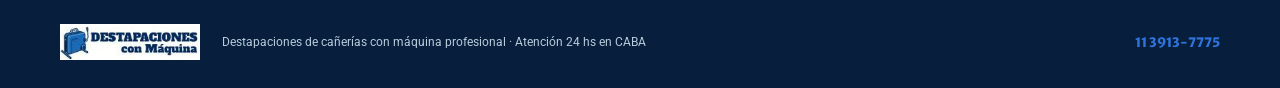
==== commit 640f0057: "content: emphasize professional expertise and trust signals" ====
--- a/index.html
+++ b/index.html
@@ -106,18 +106,18 @@
 
     <section class="trust-strip"><div class="container trust-grid"><div><b>24 hs</b><span>Atención de urgencias</span></div><div><b>+15 años</b><span>Experiencia en el oficio</span></div><div><b>5.0 ★</b><span>Calificación en Google</span></div><div><b>Por tramos</b><span>Presupuesto transparente</span></div></div></section>
 
-    <section id="servicios" class="section services-section"><div class="container"><div class="section-heading"><p class="eyebrow dark">Servicios especializados</p><h2>Destapaciones de cañerías con máquina en CABA</h2><p>Ofrecemos un servicio especializado para hogares, departamentos, comercios, industrias y consorcios. Trabajamos con precisión sobre obstrucciones cloacales y pluviales, evaluando cada caso antes de intervenir.</p></div><div class="services-grid">
-      <article class="service-card"><img src="assets/services/01-banos.jpg" alt="Especialistas en destapaciones de baños e inodoros en CABA" loading="lazy" width="400" height="400"><h3>Destapaciones de baños e inodoros</h3><p>Solucionamos obstrucciones críticas en baños e inodoros de forma limpia y rápida. Destapamos rejillas y desagües con máquinas específicas para remover cabellos, jabón y sarro acumulado.</p><a class="service-cta" href="https://wa.me/5491139137775?text=Hola%2C%20necesito%20un%20presupuesto%20para%20destapar%20un%20ba%C3%B1o%20o%20inodoro%20en%20CABA." target="_blank" rel="noopener">Pedir presupuesto</a></article>
-      <article class="service-card"><img src="assets/services/02-cocinas.jpg" alt="Destapaciones de cocinas y lavaderos con máquina profesional" loading="lazy" width="400" height="400"><h3>Destapaciones de cocinas y lavaderos</h3><p>Actuamos sobre bachas, piletas y lavaderos con sondas rotativas especiales para realizar una limpieza profunda de cañerías con grasa, sedimentos de detergente y restos de comida.</p><a class="service-cta" href="https://wa.me/5491139137775?text=Hola%2C%20necesito%20un%20presupuesto%20para%20destapar%20la%20cocina%20o%20el%20lavadero." target="_blank" rel="noopener">Pedir presupuesto</a></article>
-      <article class="service-card"><img src="assets/services/03-camaras.jpg" alt="Destapaciones de cámaras y columnas cloacales en Capital Federal" loading="lazy" width="400" height="400"><h3>Destapaciones de cámaras y columnas</h3><p>Somos especialistas en destapar columnas de edificios y realizar trabajos de mantenimiento para consorcios. Liberamos montantes cloacales y pluviales y limpiamos cámaras de inspección con potencia y precisión.</p><a class="service-cta" href="https://wa.me/5491139137775?text=Hola%2C%20necesito%20consultar%20por%20una%20c%C3%A1mara%20o%20columna%20obstruida." target="_blank" rel="noopener">Consultar ahora</a></article>
-      <article class="service-card"><img src="assets/services/04-pluviales.jpg" alt="Destapaciones pluviales en patios, terrazas y balcones" loading="lazy" width="400" height="400"><h3>Destapaciones pluviales</h3><p>Eliminamos hojas, tierra y sedimentos que bloquean desagües de patios, terrazas y balcones. Trabajamos de forma preventiva o de urgencia para ayudar a evitar inundaciones y filtraciones.</p><a class="service-cta" href="https://wa.me/5491139137775?text=Hola%2C%20necesito%20consultar%20por%20una%20destapaci%C3%B3n%20pluvial." target="_blank" rel="noopener">Consultar por pluviales</a></article>
-      <article class="service-card"><img src="assets/services/05-comerciales.jpg" alt="Destapaciones comerciales para locales, hoteles y gastronomía" loading="lazy" width="400" height="400"><h3>Destapaciones comerciales</h3><p>Ofrecemos destapaciones preventivas y de emergencia para locales gastronómicos, hoteles y comercios. Actuamos sobre acumulaciones severas de grasa y residuos para ayudar a sostener la continuidad de la actividad.</p><a class="service-cta" href="https://wa.me/5491139137775?text=Hola%2C%20quiero%20coordinar%20una%20visita%20para%20un%20comercio." target="_blank" rel="noopener">Coordinar visita</a></article>
-      <article class="service-card"><img src="assets/services/06-empresas.jpg" alt="Destapaciones para empresas y administraciones de consorcios" loading="lazy" width="400" height="400"><h3>Destapaciones a empresas</h3><p>Brindamos soluciones corporativas para administraciones de consorcios, fábricas e industrias, gestionando el mantenimiento de cañerías y redes cloacales o pluviales complejas.</p><a class="service-cta" href="https://wa.me/5491139137775?text=Hola%2C%20necesito%20coordinar%20una%20visita%20para%20una%20empresa%20o%20consorcio." target="_blank" rel="noopener">Consultar solución</a></article>
+    <section id="servicios" class="section services-section"><div class="container"><div class="section-heading"><p class="eyebrow dark">Servicios especializados</p><h2>Destapaciones de cañerías con máquina en CABA</h2><p>Ofrecemos un <strong>servicio especializado</strong> para hogares, departamentos, comercios, industrias y consorcios. Trabajamos con precisión sobre <strong>obstrucciones cloacales y pluviales</strong>, evaluando cada caso antes de intervenir.</p></div><div class="services-grid">
+      <article class="service-card"><img src="assets/services/01-banos.jpg" alt="Especialistas en destapaciones de baños e inodoros en CABA" loading="lazy" width="400" height="400"><h3>Destapaciones de baños e inodoros</h3><p><strong>Solucionamos obstrucciones críticas</strong> en baños e inodoros de forma limpia y rápida. Destapamos rejillas y desagües con máquinas específicas para remover cabellos, jabón y sarro acumulado.</p><a class="service-cta" href="https://wa.me/5491139137775?text=Hola%2C%20necesito%20un%20presupuesto%20para%20destapar%20un%20ba%C3%B1o%20o%20inodoro%20en%20CABA." target="_blank" rel="noopener">Pedir presupuesto</a></article>
+      <article class="service-card"><img src="assets/services/02-cocinas.jpg" alt="Destapaciones de cocinas y lavaderos con máquina profesional" loading="lazy" width="400" height="400"><h3>Destapaciones de cocinas y lavaderos</h3><p>Actuamos sobre bachas, piletas y lavaderos con <strong>sondas rotativas especiales</strong> para realizar una <strong>limpieza profunda de cañerías</strong> con grasa, sedimentos de detergente y restos de comida.</p><a class="service-cta" href="https://wa.me/5491139137775?text=Hola%2C%20necesito%20un%20presupuesto%20para%20destapar%20la%20cocina%20o%20el%20lavadero." target="_blank" rel="noopener">Pedir presupuesto</a></article>
+      <article class="service-card"><img src="assets/services/03-camaras.jpg" alt="Destapaciones de cámaras y columnas cloacales en Capital Federal" loading="lazy" width="400" height="400"><h3>Destapaciones de cámaras y columnas</h3><p>Somos <strong>especialistas en destapar columnas</strong> de edificios y realizar trabajos de mantenimiento para consorcios. Liberamos montantes cloacales y pluviales y limpiamos cámaras de inspección con potencia y precisión.</p><a class="service-cta" href="https://wa.me/5491139137775?text=Hola%2C%20necesito%20consultar%20por%20una%20c%C3%A1mara%20o%20columna%20obstruida." target="_blank" rel="noopener">Consultar ahora</a></article>
+      <article class="service-card"><img src="assets/services/04-pluviales.jpg" alt="Destapaciones pluviales en patios, terrazas y balcones" loading="lazy" width="400" height="400"><h3>Destapaciones pluviales</h3><p><strong>Eliminamos hojas, tierra y sedimentos</strong> que bloquean desagües de patios, terrazas y balcones. Trabajamos de forma preventiva o de urgencia para ayudar a evitar inundaciones y filtraciones.</p><a class="service-cta" href="https://wa.me/5491139137775?text=Hola%2C%20necesito%20consultar%20por%20una%20destapaci%C3%B3n%20pluvial." target="_blank" rel="noopener">Consultar por pluviales</a></article>
+      <article class="service-card"><img src="assets/services/05-comerciales.jpg" alt="Destapaciones comerciales para locales, hoteles y gastronomía" loading="lazy" width="400" height="400"><h3>Destapaciones comerciales</h3><p>Ofrecemos <strong>destapaciones preventivas y de emergencia</strong> para locales gastronómicos, hoteles y comercios. Actuamos sobre acumulaciones severas de grasa y residuos para ayudar a sostener la continuidad de la actividad.</p><a class="service-cta" href="https://wa.me/5491139137775?text=Hola%2C%20quiero%20coordinar%20una%20visita%20para%20un%20comercio." target="_blank" rel="noopener">Coordinar visita</a></article>
+      <article class="service-card"><img src="assets/services/06-empresas.jpg" alt="Destapaciones para empresas y administraciones de consorcios" loading="lazy" width="400" height="400"><h3>Destapaciones a empresas</h3><p>Brindamos <strong>soluciones corporativas</strong> para administraciones de consorcios, fábricas e industrias, gestionando el mantenimiento de cañerías y redes cloacales o pluviales complejas.</p><a class="service-cta" href="https://wa.me/5491139137775?text=Hola%2C%20necesito%20coordinar%20una%20visita%20para%20una%20empresa%20o%20consorcio." target="_blank" rel="noopener">Consultar solución</a></article>
     </div></div></section>
 
-        <section id="como-trabajamos" class="process-section"><div class="container process-grid"><div><p class="eyebrow dark">Experiencia, especialización y confianza</p><h2>Expertos en desobstrucción: confianza y tecnología</h2><p class="section-intro">Nuestra trayectoria en plomería y nuestra especialización exclusiva en destapaciones con máquina nos permiten abordar problemas complejos con precisión. Entendemos la urgencia y brindamos una respuesta clara, un trabajo limpio y una solución profesional.</p><a class="btn btn-dark specialist-cta" href="tel:+5491139137775">Hablar con un especialista</a></div><ol class="steps"><li><span>01</span><div><h3>Contanos qué sucede</h3><p>Por teléfono o WhatsApp, indicá dónde está el problema y desde cuándo. Nuestro equipo de profesionales calificados te orienta desde el primer contacto.</p></div></li><li><span>02</span><div><h3>Coordinamos la atención</h3><p>Analizamos la situación y coordinamos el servicio en CABA, con presupuesto informado antes de comenzar.</p></div></li><li><span>03</span><div><h3>Trabajamos con máquina</h3><p>Intervenimos con equipamiento profesional, cuidamos el espacio de trabajo y buscamos liberar la obstrucción de raíz.</p></div></li></ol></div></section>
+        <section id="como-trabajamos" class="process-section"><div class="container process-grid"><div><p class="eyebrow dark">Experiencia, especialización y confianza</p><h2>Expertos en desobstrucción: confianza y tecnología</h2><p class="section-intro">Nuestra <strong>trayectoria en plomería</strong> y nuestra <strong>especialización exclusiva en destapaciones con máquina</strong> nos permiten abordar problemas complejos con precisión. Entendemos la urgencia y brindamos una <strong>respuesta clara</strong>, un <strong>trabajo limpio</strong> y una <strong>solución profesional</strong>.</p><a class="btn btn-dark specialist-cta" href="tel:+5491139137775">Hablar con un especialista</a></div><ol class="steps"><li><span>01</span><div><h3>Contanos qué sucede</h3><p>Por teléfono o WhatsApp, indicá dónde está el problema y desde cuándo. Nuestro equipo de <strong>profesionales calificados</strong> te orienta desde el primer contacto.</p></div></li><li><span>02</span><div><h3>Coordinamos la atención</h3><p>Analizamos la situación y coordinamos el servicio en CABA, con <strong>presupuesto informado antes de comenzar</strong>.</p></div></li><li><span>03</span><div><h3>Trabajamos con máquina</h3><p>Intervenimos con <strong>equipamiento profesional</strong>, cuidamos el espacio de trabajo y buscamos liberar la obstrucción de raíz.</p></div></li></ol></div></section>
 
-    <section class="equipment-section"><div class="container equipment-grid"><img src="assets/equipo.jpg" alt="Trabajo de destapación con máquina profesional en CABA" loading="lazy" width="900" height="600"><div><p class="eyebrow">Tecnología especializada</p><h2>Destapaciones con máquina COFAHE C-150</h2><p>Nuestra principal herramienta es la máquina profesional COFAHE C-150, equipada con flejes de acero para ejecutar destapaciones y una limpieza profunda de cañerías. Permite abordar obstrucciones de sarro, grasa o raíces sin comprometer la integridad de los caños.</p><ul class="check-list"><li>Intervención precisa sobre la obstrucción</li><li>Técnicos sanitaristas certificados</li><li>Precio por tramos de trabajo de 5 a 10 metros de resorte</li><li>Presupuesto transparente antes del trabajo</li></ul><a class="btn btn-dark" href="https://wa.me/5491139137775?text=Hola%2C%20quiero%20consultar%20por%20una%20destapaci%C3%B3n%20con%20m%C3%A1quina." target="_blank" rel="noopener">Consultar por WhatsApp</a></div></div></section>
+    <section class="equipment-section"><div class="container equipment-grid"><img src="assets/equipo.jpg" alt="Trabajo de destapación con máquina profesional en CABA" loading="lazy" width="900" height="600"><div><p class="eyebrow">Tecnología especializada</p><h2>Destapaciones con máquina COFAHE C-150</h2><p>Nuestra principal herramienta es la <strong>máquina profesional COFAHE C-150</strong>, equipada con flejes de acero para ejecutar destapaciones y una <strong>limpieza profunda de cañerías</strong>. Permite abordar obstrucciones de sarro, grasa o raíces sin comprometer la integridad de los caños.</p><ul class="check-list"><li>Intervención precisa sobre la obstrucción</li><li><strong>Técnicos sanitaristas certificados</strong></li><li>Precio por tramos de trabajo de 5 a 10 metros de resorte</li><li><strong>Presupuesto transparente</strong> antes del trabajo</li></ul><a class="btn btn-dark" href="https://wa.me/5491139137775?text=Hola%2C%20quiero%20consultar%20por%20una%20destapaci%C3%B3n%20con%20m%C3%A1quina." target="_blank" rel="noopener">Consultar por WhatsApp</a></div></div></section>
 
     <section id="zonas" class="zones-section"><div class="container zones-grid"><div><p class="eyebrow dark">Destapaciones a domicilio</p><h2>Destapaciones en CABA: atendemos toda Capital Federal</h2><p>Realizamos destapaciones de cañerías en CABA y sus barrios, incluyendo <strong>Balvanera, Almagro, San Cristóbal, Recoleta, Caballito, Boedo, San Telmo, Villa Crespo, Monserrat, Belgrano, Palermo, San Nicolás, Flores, Villa Urquiza, Núñez, Villa Devoto, Villa del Parque y Versalles</strong>. Atendemos hogares, negocios, instituciones, empresas y consorcios de la Ciudad Autónoma de Buenos Aires.</p></div><div class="zone-list"><span>Balvanera</span><span>Almagro</span><span>San Cristóbal</span><span>Recoleta</span><span>Caballito</span><span>Boedo</span><span>San Telmo</span><span>Villa Crespo</span><span>Monserrat</span><span>Belgrano</span><span>Palermo</span><span>San Nicolás</span><span>Flores</span><span>Villa Urquiza</span><span>Núñez</span><span>Villa Devoto</span><span>Villa del Parque</span><span>Versalles</span><span>Todo CABA</span></div></div></section>
 
@@ -171,7 +171,7 @@
       </div>
     </section>
 
-    <section id="contacto" class="contact-section"><div class="container contact-grid"><div><p class="eyebrow">Atención 24 horas</p><h2>Destapaciones 24 horas a domicilio en CABA</h2><p>Ofrecemos un servicio especializado de destapaciones con máquina profesional para hogares, departamentos, comercios, industrias y consorcios. Llámanos ahora para recibir asesoramiento, conocer nuestros precios y solicitar un técnico.</p><div class="contact-actions"><a class="btn btn-whatsapp" href="https://wa.me/5491139137775" target="_blank" rel="noopener">Consultar por WhatsApp</a><a class="btn btn-phone contact-phone-btn" href="tel:+5491139137775">Llamar 11 3913-7775</a></div><div class="social-actions" aria-label="Redes sociales"><a class="button social-instagram" href="https://www.instagram.com/destapacionesconmaquina.caba/" target="_blank" rel="noopener" aria-label="Seguir en Instagram"><i class="fa-brands fa-instagram" aria-hidden="true"></i></a><a class="button social-facebook" href="https://www.facebook.com/destapacionesconmaquina.caba" target="_blank" rel="noopener" aria-label="Seguir en Facebook"><i class="fa-brands fa-facebook-f" aria-hidden="true"></i></a><a class="button social-whatsapp" href="https://wa.me/5491139137775" target="_blank" rel="noopener" aria-label="Consultar por WhatsApp"><i class="fa-brands fa-whatsapp" aria-hidden="true"></i></a></div></div><form id="contact-form"><label for="name">Tu nombre<input id="name" name="name" required autocomplete="name"></label><label for="email">Tu correo electrónico<input id="email" name="email" type="email" required autocomplete="email"></label><label for="phone">Teléfono<input id="phone" name="phone" type="tel" required autocomplete="tel"></label><label for="subject">Asunto<input id="subject" name="subject" required></label><label for="message">Describa motivo de consulta<textarea id="message" name="message" rows="4" required></textarea></label><button class="btn btn-primary" type="submit">Enviar consulta por WhatsApp</button><p class="form-note">Al enviar, se abrirá WhatsApp con tu consulta lista para completar.</p></form></div></section>
+    <section id="contacto" class="contact-section"><div class="container contact-grid"><div><p class="eyebrow">Atención 24 horas</p><h2>Destapaciones 24 horas a domicilio en CABA</h2><p>Ofrecemos un <strong>servicio especializado de destapaciones con máquina profesional</strong> para hogares, departamentos, comercios, industrias y consorcios. Llámanos ahora para recibir <strong>asesoramiento</strong>, conocer nuestros <strong>precios</strong> y solicitar un <strong>técnico</strong>.</p><div class="contact-actions"><a class="btn btn-whatsapp" href="https://wa.me/5491139137775" target="_blank" rel="noopener">Consultar por WhatsApp</a><a class="btn btn-phone contact-phone-btn" href="tel:+5491139137775">Llamar 11 3913-7775</a></div><div class="social-actions" aria-label="Redes sociales"><a class="button social-instagram" href="https://www.instagram.com/destapacionesconmaquina.caba/" target="_blank" rel="noopener" aria-label="Seguir en Instagram"><i class="fa-brands fa-instagram" aria-hidden="true"></i></a><a class="button social-facebook" href="https://www.facebook.com/destapacionesconmaquina.caba" target="_blank" rel="noopener" aria-label="Seguir en Facebook"><i class="fa-brands fa-facebook-f" aria-hidden="true"></i></a><a class="button social-whatsapp" href="https://wa.me/5491139137775" target="_blank" rel="noopener" aria-label="Consultar por WhatsApp"><i class="fa-brands fa-whatsapp" aria-hidden="true"></i></a></div></div><form id="contact-form"><label for="name">Tu nombre<input id="name" name="name" required autocomplete="name"></label><label for="email">Tu correo electrónico<input id="email" name="email" type="email" required autocomplete="email"></label><label for="phone">Teléfono<input id="phone" name="phone" type="tel" required autocomplete="tel"></label><label for="subject">Asunto<input id="subject" name="subject" required></label><label for="message">Describa motivo de consulta<textarea id="message" name="message" rows="4" required></textarea></label><button class="btn btn-primary" type="submit">Enviar consulta por WhatsApp</button><p class="form-note">Al enviar, se abrirá WhatsApp con tu consulta lista para completar.</p></form></div></section>
   </main>
   <footer class="site-footer"><div class="container footer-inner"><img src="assets/logo-2025.jpg" alt="Destapaciones con Máquina" width="140" height="36"><p>Destapaciones de cañerías con máquina profesional · Atención 24 hs en CABA</p><a href="tel:+5491139137775">11 3913-7775</a></div></footer>
   <a class="floating-whatsapp" href="https://wa.me/5491139137775?text=Hola%2C%20necesito%20una%20destapaci%C3%B3n%20urgente%20en%20CABA.%20Quisiera%20consultar%20disponibilidad%20y%20presupuesto." target="_blank" rel="noopener" aria-label="Consultar disponibilidad y presupuesto por WhatsApp"><span class="wa-label">¿Necesitás una solución?</span><span class="wa-icon" aria-hidden="true"><i class="fa-brands fa-whatsapp"></i></span></a>
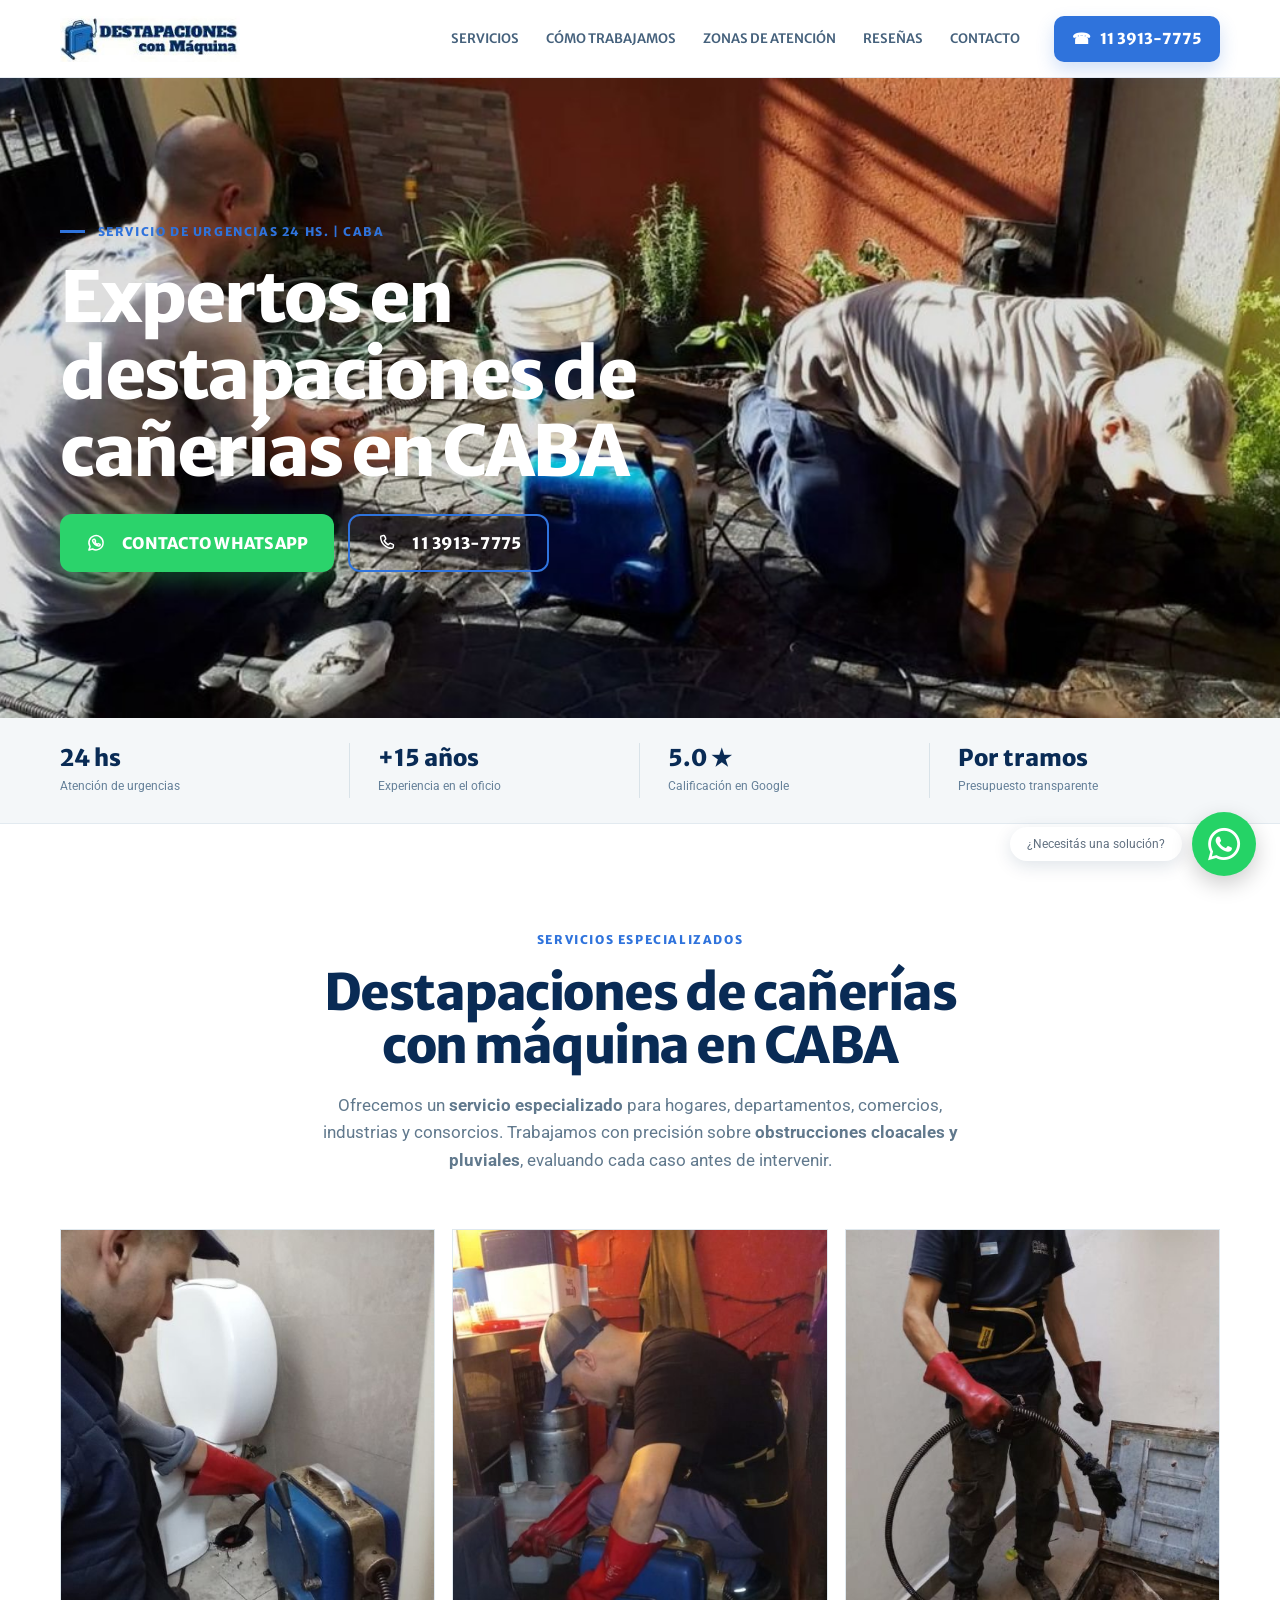
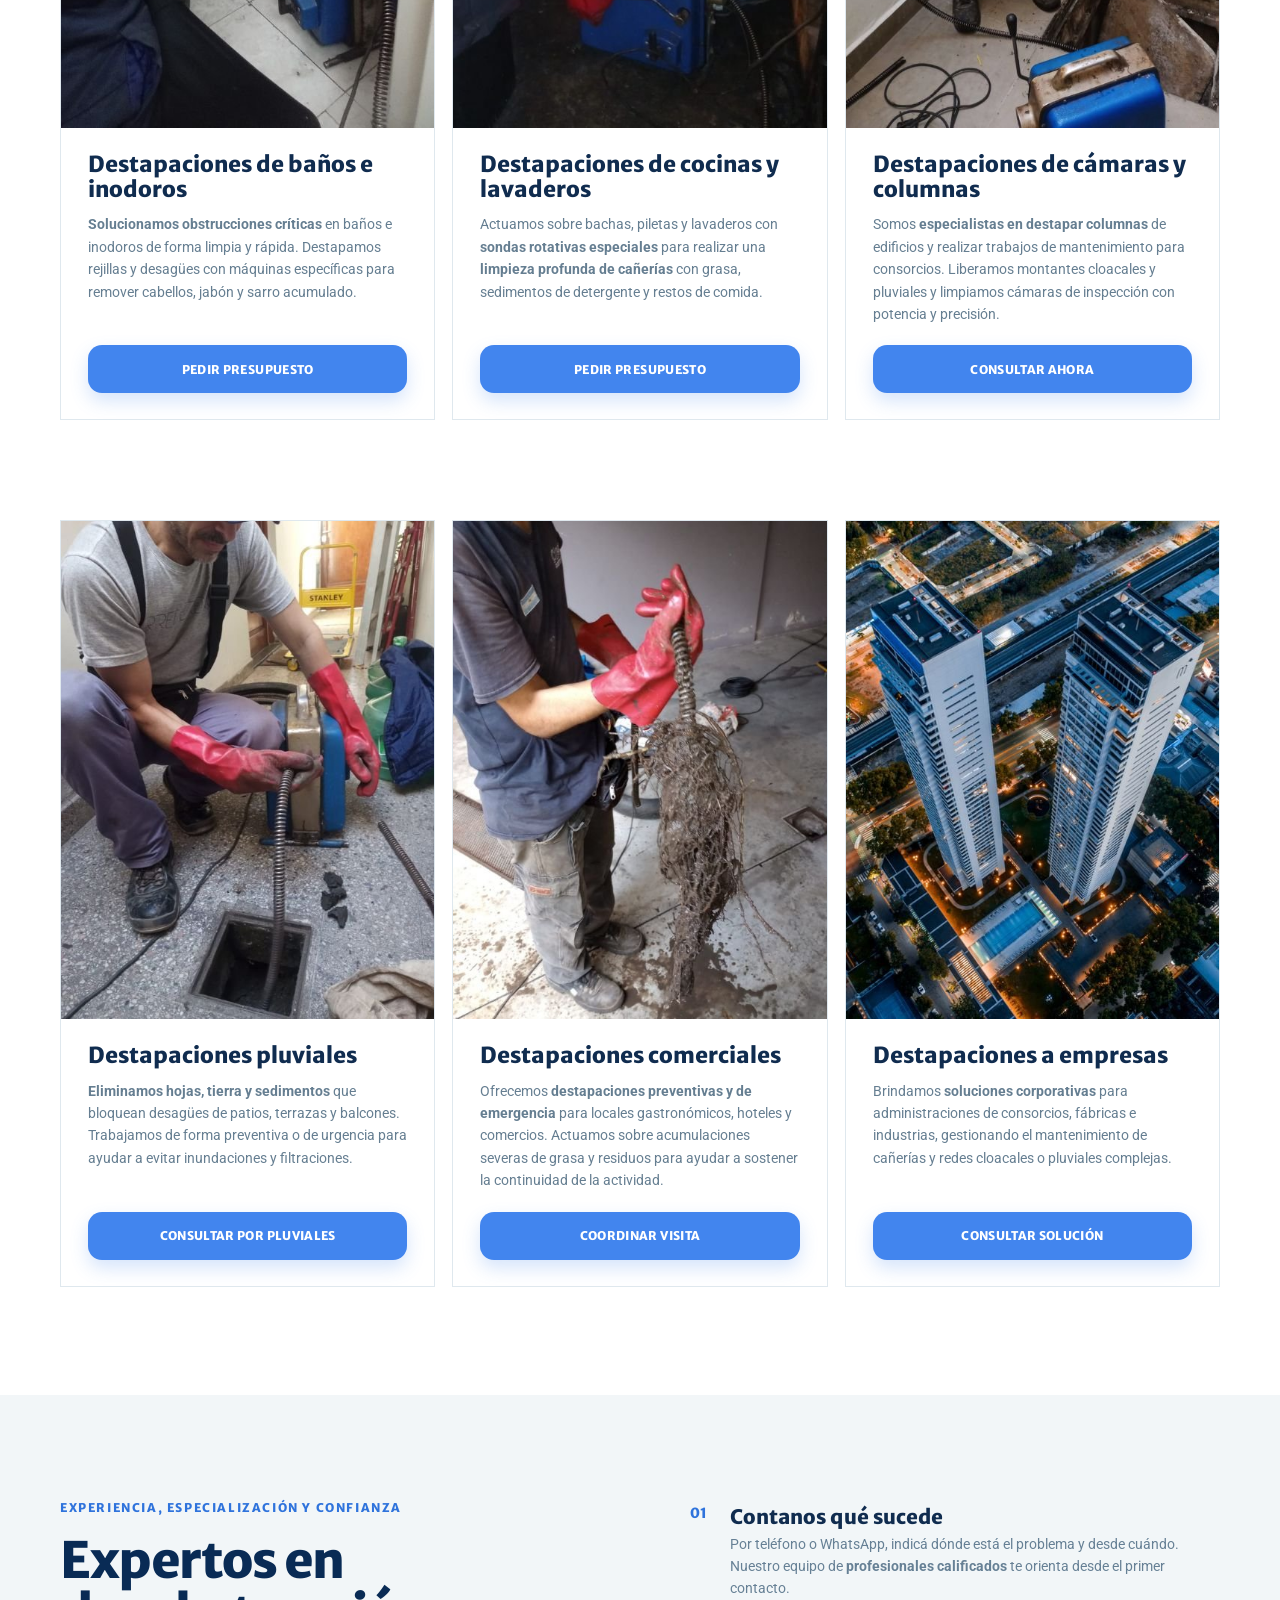
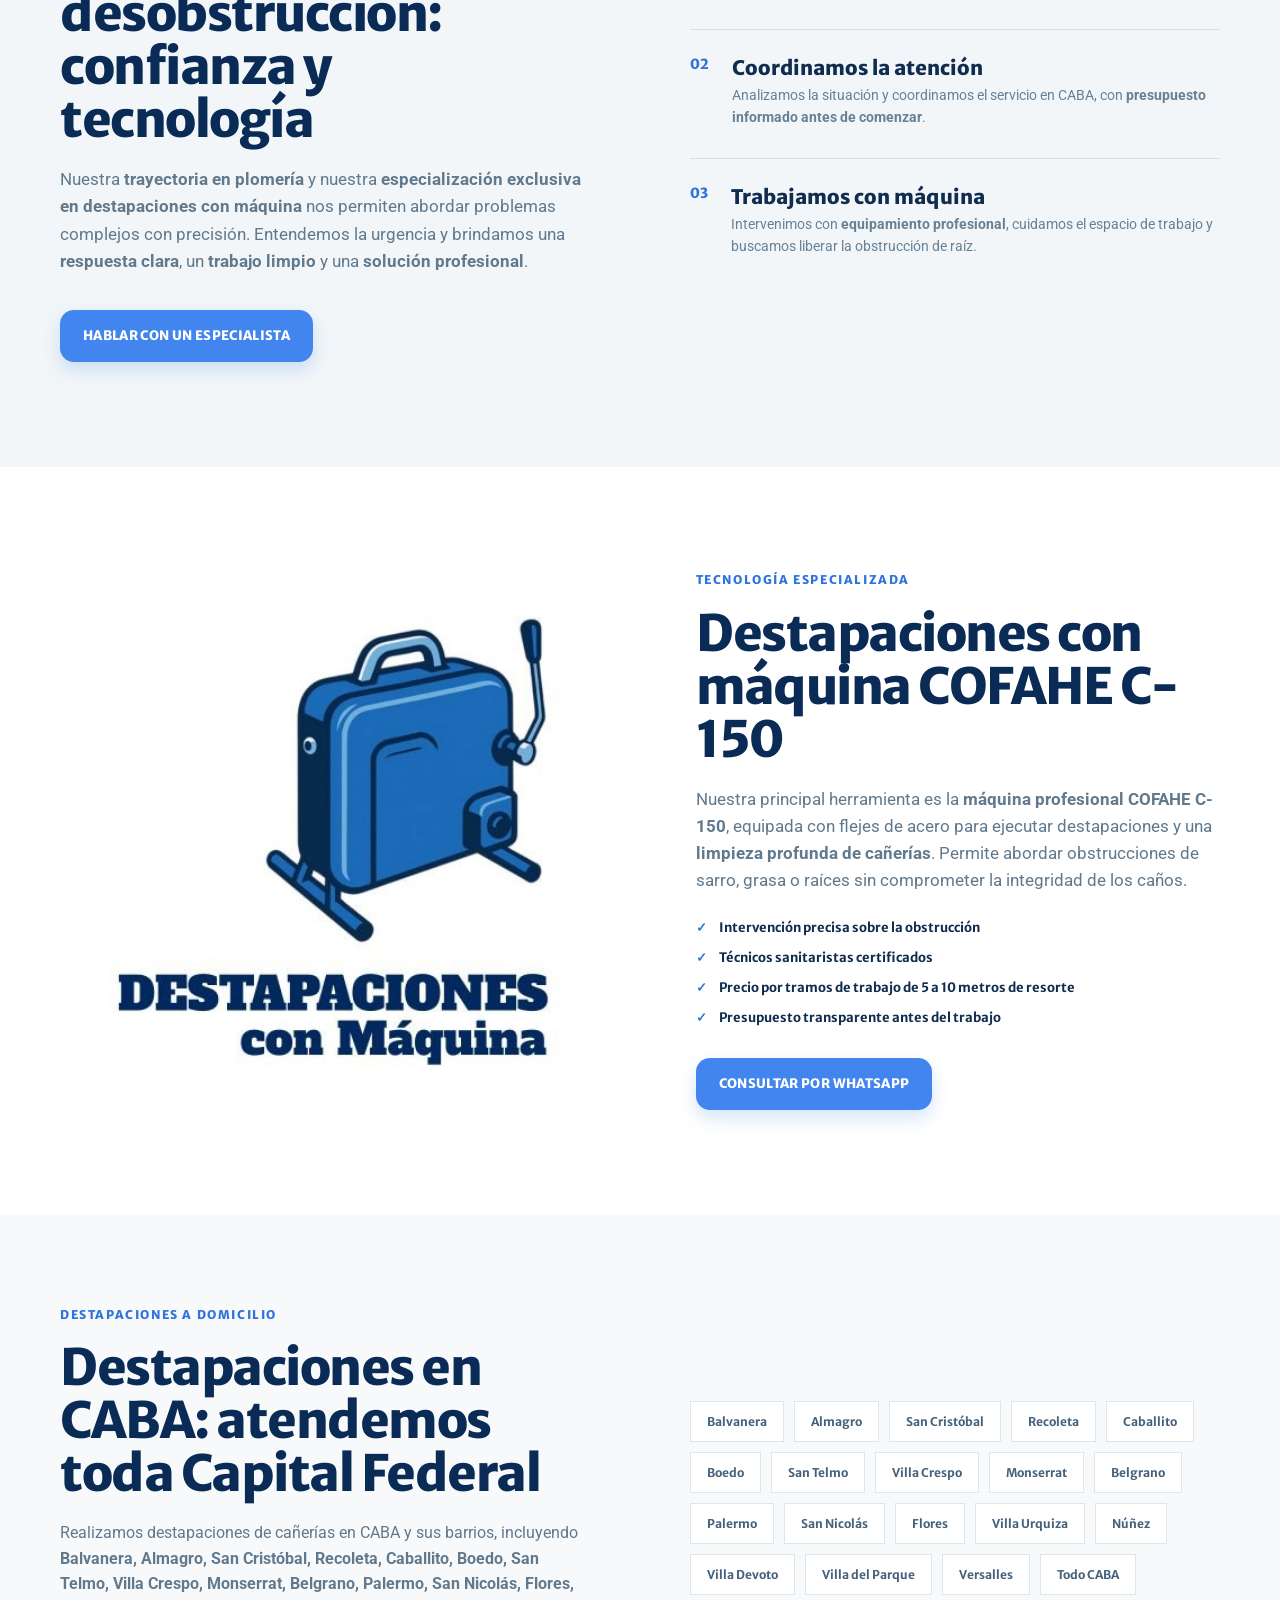
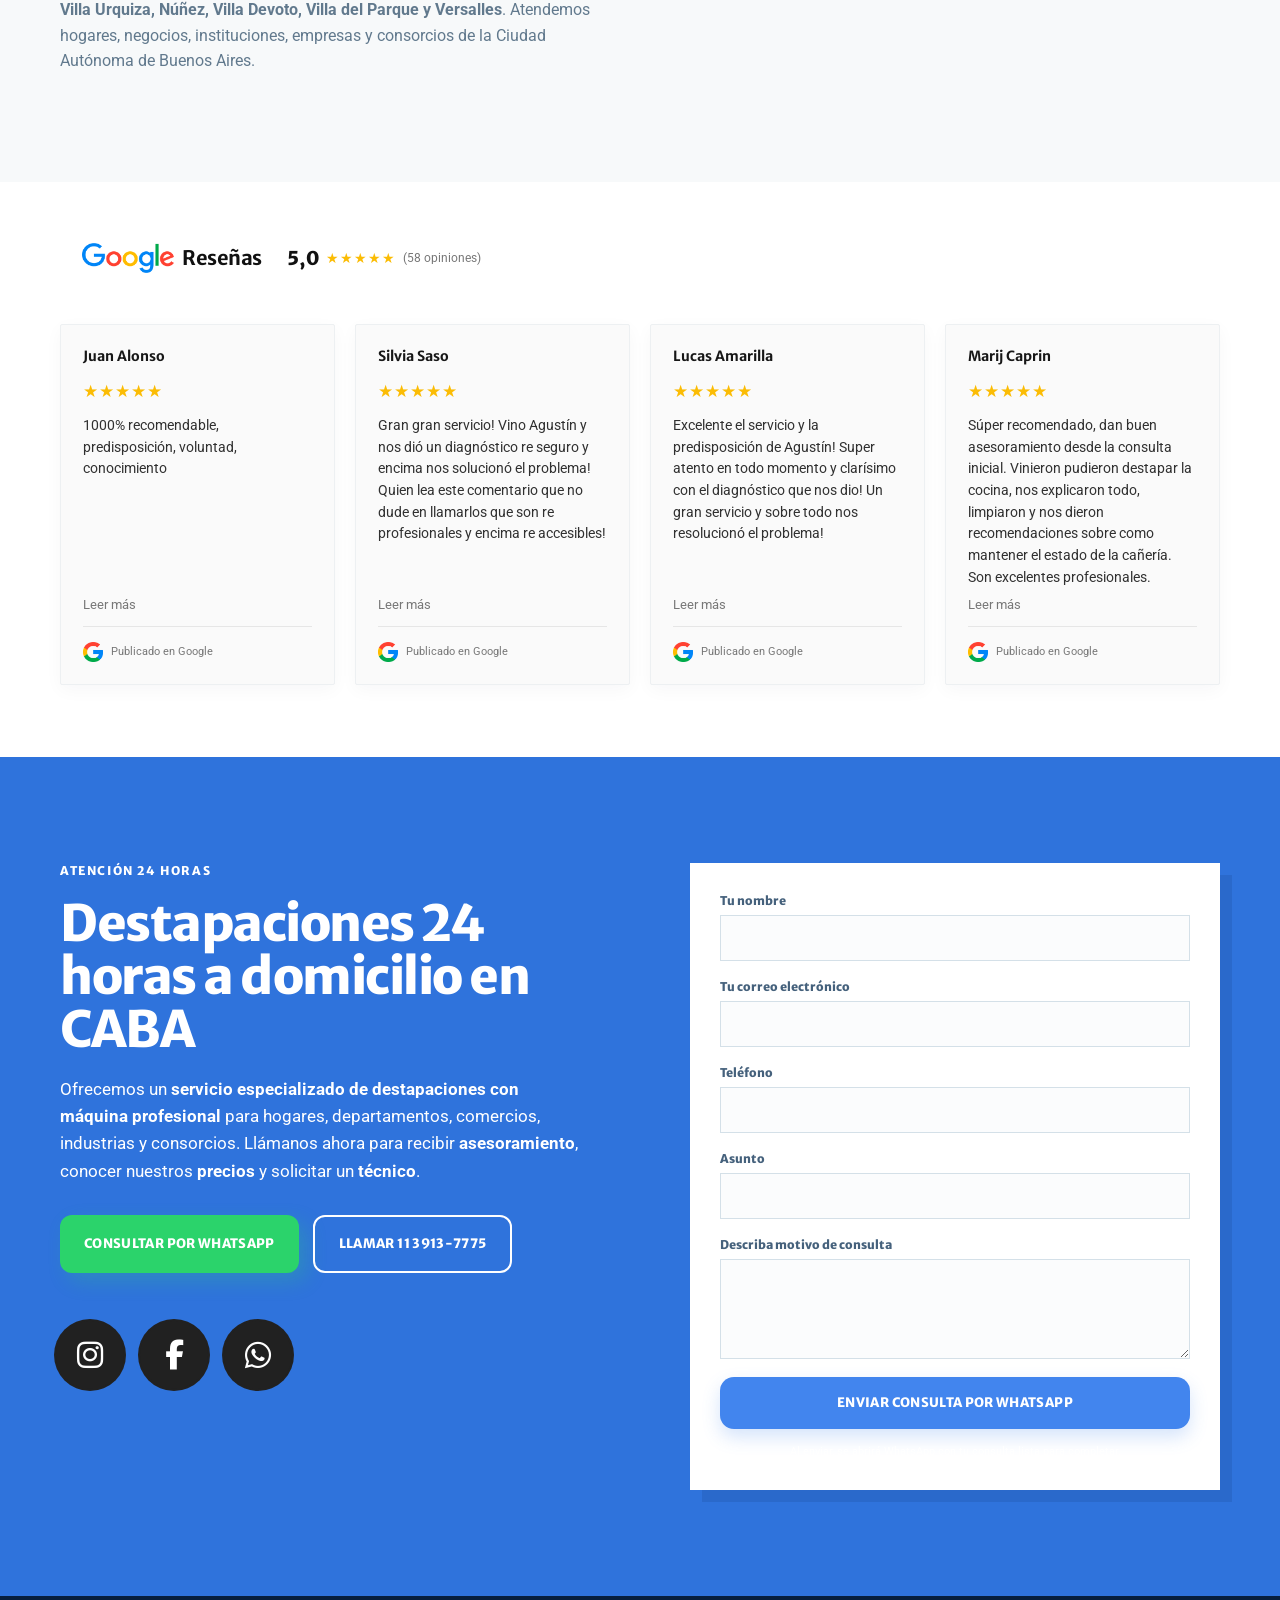
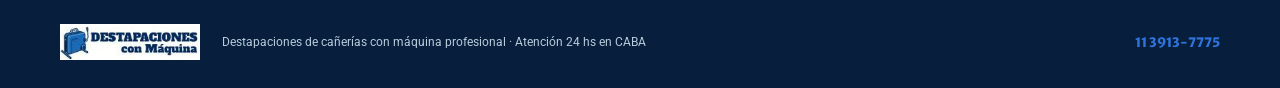
==== commit 91ffe80f: "feat: reveal section headings on scroll" ====
--- a/index.html
+++ b/index.html
@@ -25,6 +25,7 @@
   <link href="https://fonts.googleapis.com/css2?family=Merriweather+Sans:wght@500;600;700;800;900&family=Raleway:wght@400;500;600;700;800;900&family=Roboto:wght@400;500;700&display=swap" rel="stylesheet">
   <link rel="stylesheet" href="https://cdnjs.cloudflare.com/ajax/libs/font-awesome/6.5.2/css/all.min.css" crossorigin="anonymous" referrerpolicy="no-referrer">
   <link rel="stylesheet" href="styles.css">
+  <script>document.documentElement.classList.add('js');</script>
   <link rel="icon" href="assets/logo-2025.jpg" type="image/jpeg">
   <script type="application/ld+json">
 {
@@ -176,5 +177,24 @@
   <footer class="site-footer"><div class="container footer-inner"><img src="assets/logo-2025.jpg" alt="Destapaciones con Máquina" width="140" height="36"><p>Destapaciones de cañerías con máquina profesional · Atención 24 hs en CABA</p><a href="tel:+5491139137775">11 3913-7775</a></div></footer>
   <a class="floating-whatsapp" href="https://wa.me/5491139137775?text=Hola%2C%20necesito%20una%20destapaci%C3%B3n%20urgente%20en%20CABA.%20Quisiera%20consultar%20disponibilidad%20y%20presupuesto." target="_blank" rel="noopener" aria-label="Consultar disponibilidad y presupuesto por WhatsApp"><span class="wa-label">¿Necesitás una solución?</span><span class="wa-icon" aria-hidden="true"><i class="fa-brands fa-whatsapp"></i></span></a>
   <script>document.getElementById('contact-form').addEventListener('submit',function(e){e.preventDefault();const n=document.getElementById('name').value.trim(),email=document.getElementById('email').value.trim(),phone=document.getElementById('phone').value.trim(),subject=document.getElementById('subject').value.trim(),m=document.getElementById('message').value.trim();const t=encodeURIComponent('Consulta de: '+n+'\nEmail: '+email+'\nTeléfono: '+phone+'\nAsunto: '+subject+'\nDetalles: '+m);window.open('https://wa.me/5491139137775?text='+t,'_blank','noopener');});</script>
+  <script>
+    (function () {
+      const headings = document.querySelectorAll('main h2:not(.sr-only)');
+      if (!headings.length) return;
+      if (!('IntersectionObserver' in window)) {
+        headings.forEach((heading) => heading.classList.add('is-visible'));
+        return;
+      }
+      const observer = new IntersectionObserver((entries, observerInstance) => {
+        entries.forEach((entry) => {
+          if (entry.isIntersecting) {
+            entry.target.classList.add('is-visible');
+            observerInstance.unobserve(entry.target);
+          }
+        });
+      }, { threshold: 0.2, rootMargin: '0px 0px -8% 0px' });
+      headings.forEach((heading) => observer.observe(heading));
+    }());
+  </script>
 </body>
 </html>
--- a/styles.css
+++ b/styles.css
@@ -184,3 +184,59 @@
 .social-actions .button:hover::before,.social-actions .button:focus-visible::before{width:0;height:0}
 .social-actions .button:focus-visible{outline:3px solid #fff;outline-offset:5px}
 @media(max-width:800px){.social-actions{gap:16px;margin-top:38px}.social-actions .button{width:50px;height:50px;min-width:50px;flex-basis:50px}}
+
+/* Ajuste final de escala y separación para redes sociales */
+.social-actions{
+  display:flex;
+  align-items:center;
+  gap:24px;
+  margin-top:44px;
+  padding:8px 0;
+  min-height:76px;
+}
+.social-actions .button{
+  width:60px!important;
+  height:60px!important;
+  min-width:60px!important;
+  flex:0 0 60px!important;
+  border-radius:50%!important;
+  overflow:visible;
+  isolation:isolate;
+  box-shadow:0 0 0 6px #212121!important;
+}
+.social-actions .button i{
+  display:block;
+  width:30px!important;
+  height:30px!important;
+  font-size:30px!important;
+  line-height:30px!important;
+}
+.social-actions .button::before{
+  width:68px;
+  height:68px;
+}
+.social-actions .button:hover,.social-actions .button:focus-visible{
+  box-shadow:none!important;
+}
+@media(max-width:800px){
+  .social-actions{gap:24px;margin-top:42px;padding:8px 0;min-height:76px}
+  .social-actions .button{width:60px!important;height:60px!important;min-width:60px!important;flex-basis:60px!important}
+}
+
+
+/* Aparición de títulos al entrar en viewport, inspirada en Soner Watches */
+@media (prefers-reduced-motion: no-preference){
+  html.js main h2:not(.sr-only){
+    opacity:0;
+    transform:translate3d(0,28px,0);
+    transition:opacity .75s ease-out,transform .75s cubic-bezier(.22,1,.36,1);
+    will-change:opacity,transform;
+  }
+  html.js main h2:not(.sr-only).is-visible{
+    opacity:1;
+    transform:none;
+  }
+}
+@media (prefers-reduced-motion: reduce){
+  html.js main h2:not(.sr-only){opacity:1;transform:none}
+}
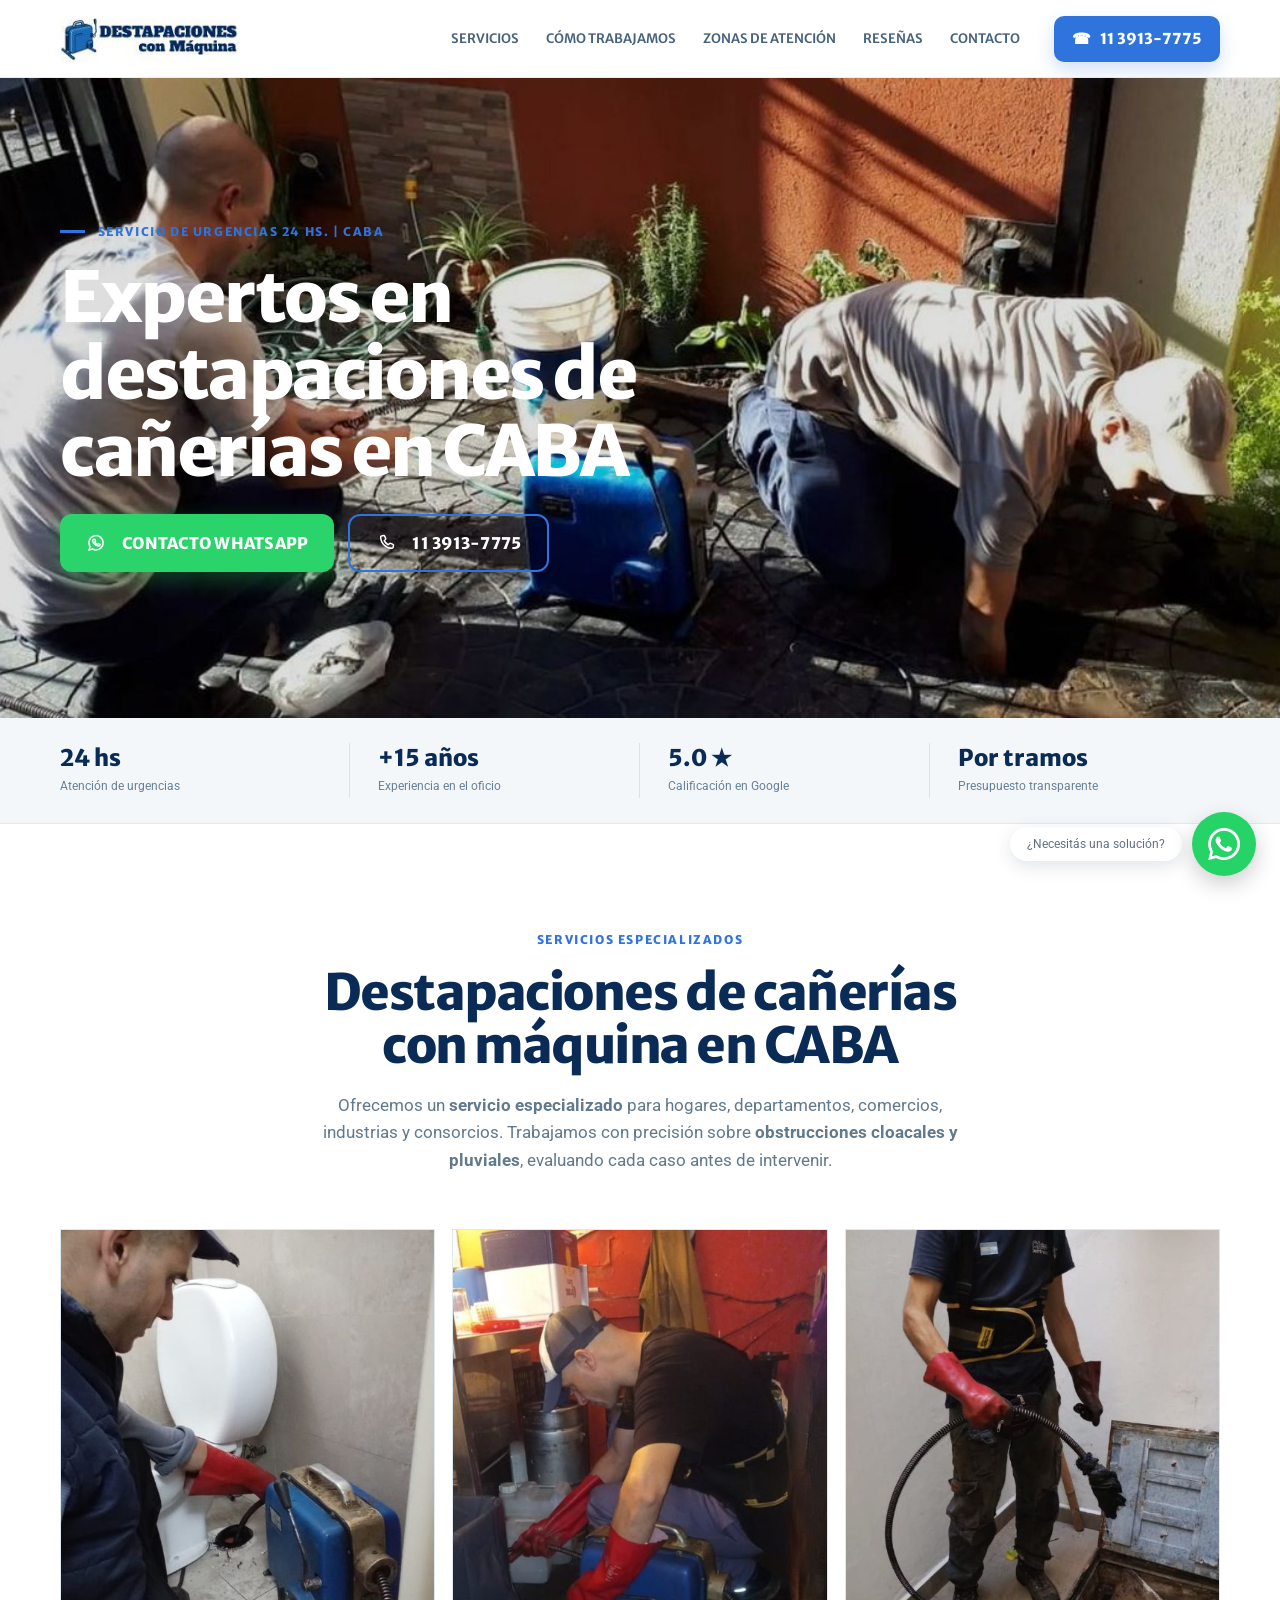
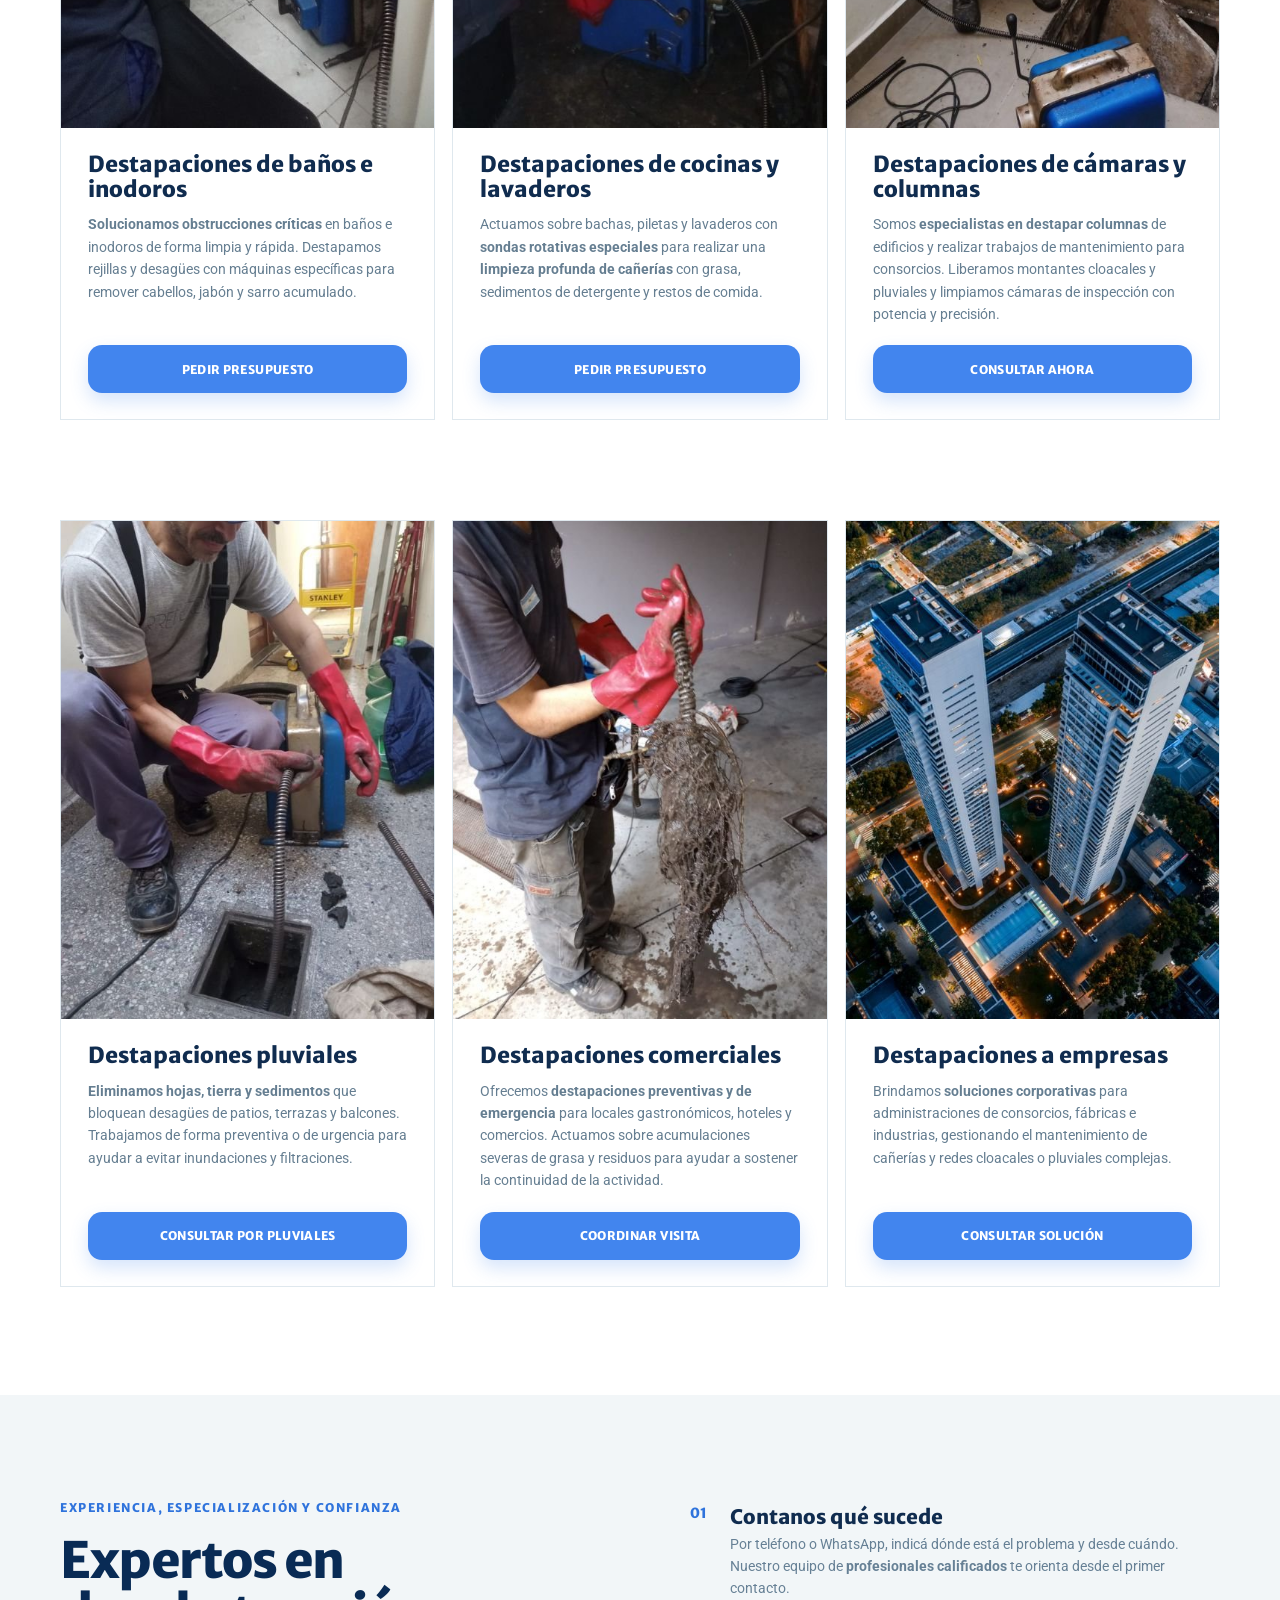
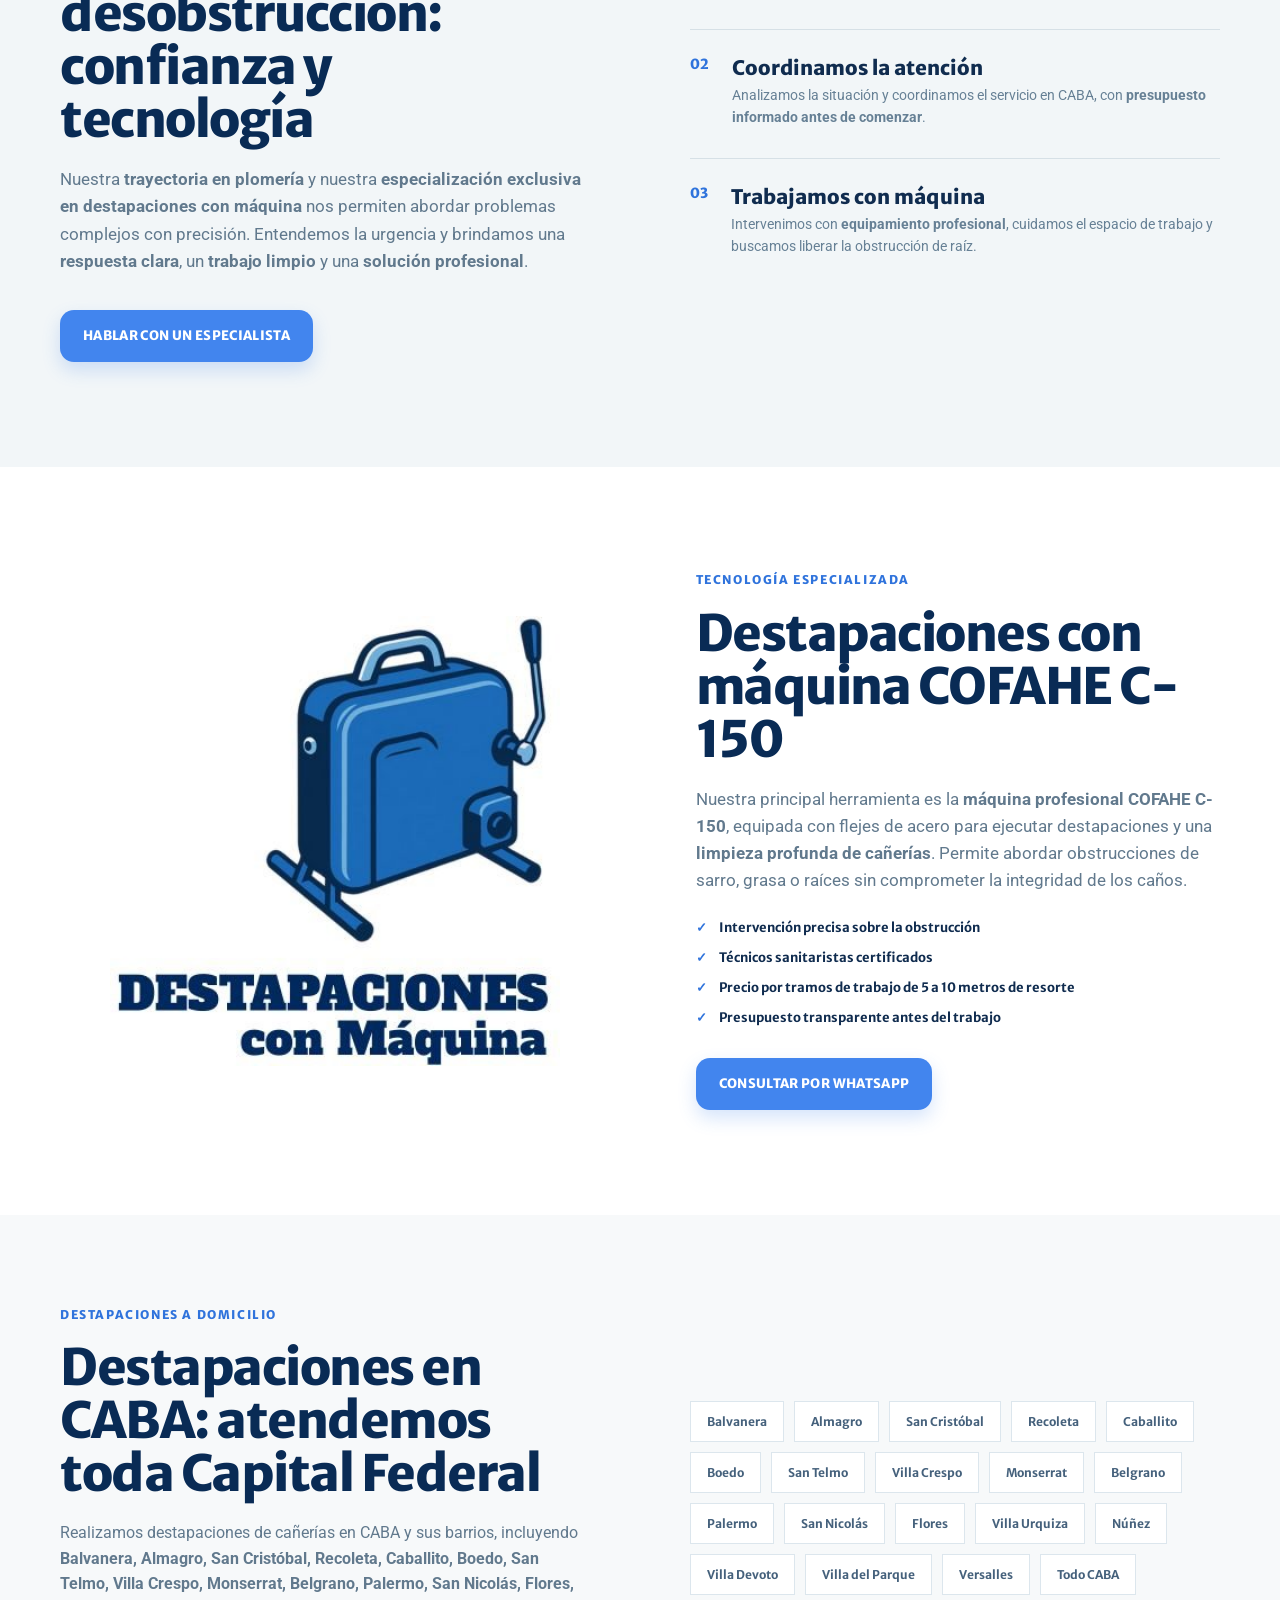
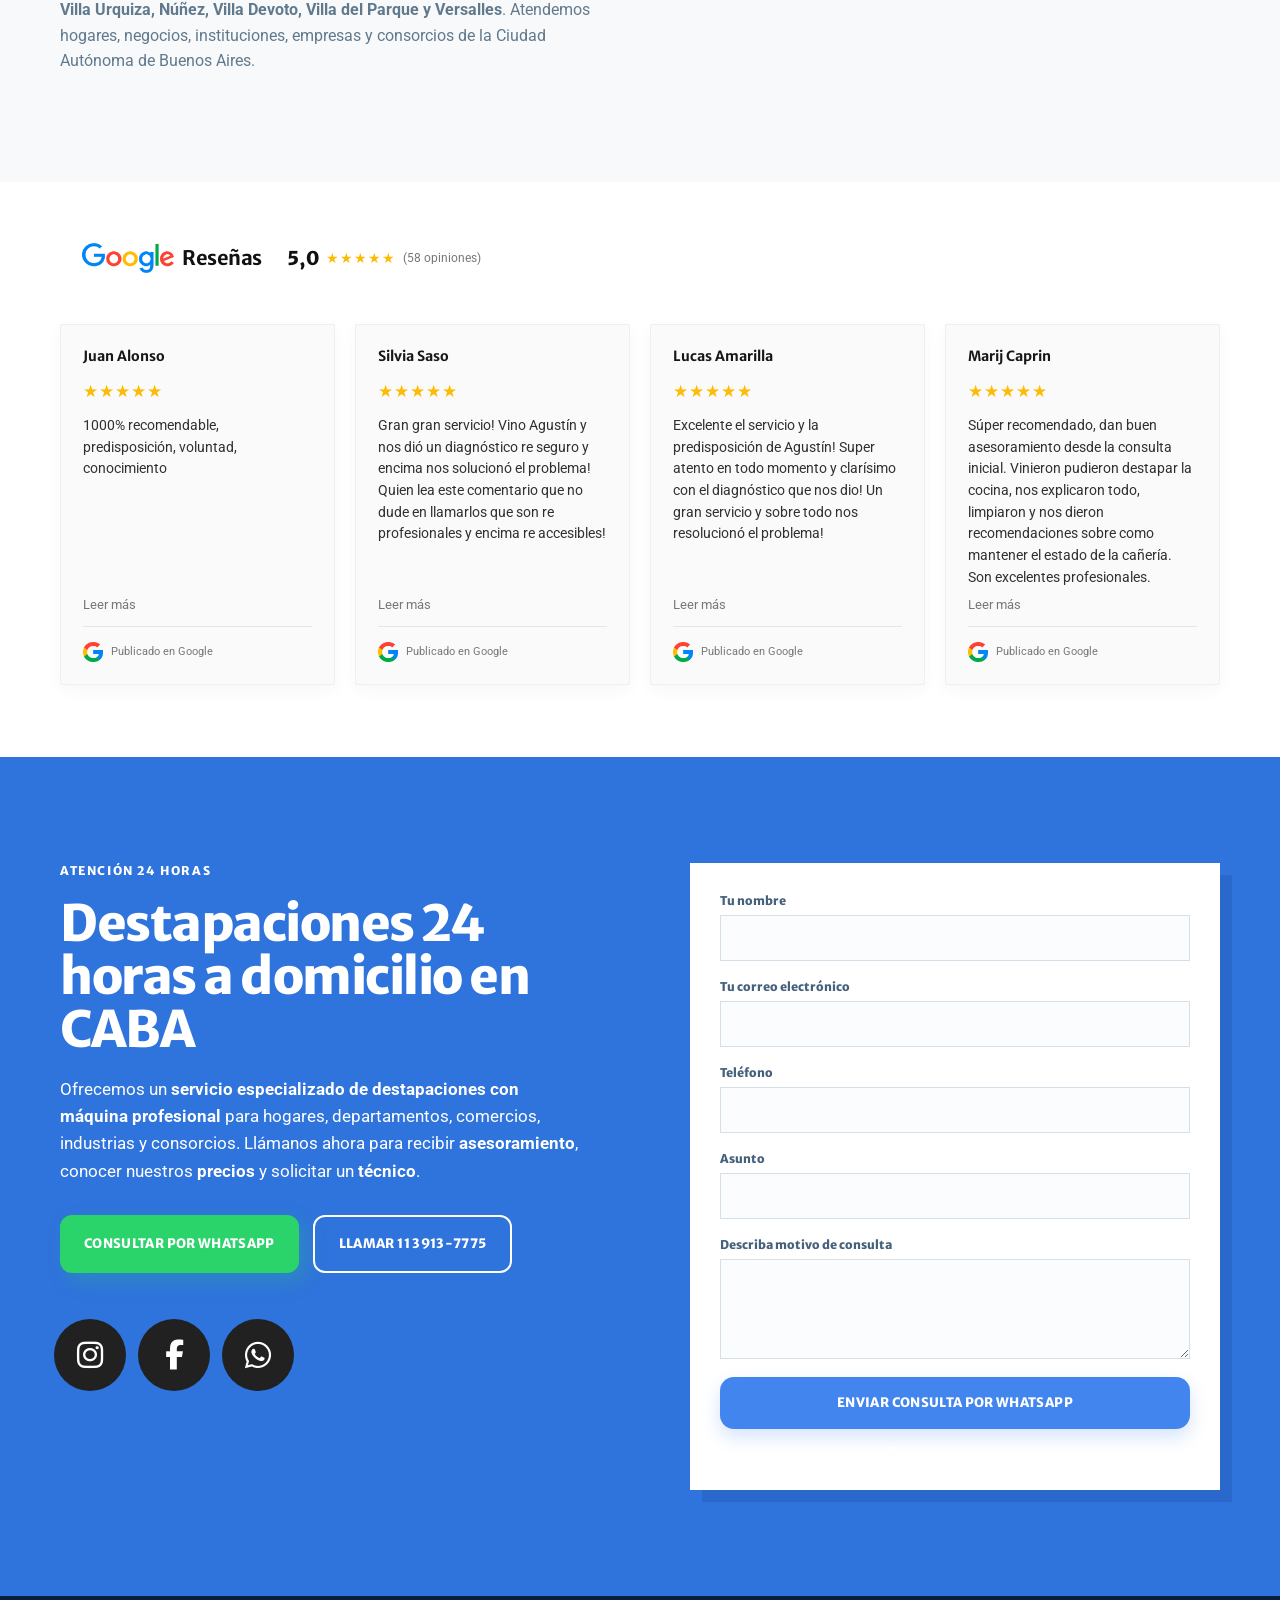
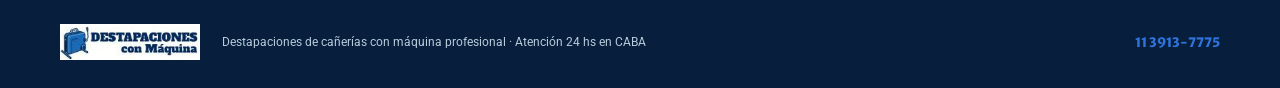
==== commit 4d660cb5: "fix: use css-only scroll reveal for headings" ====
--- a/index.html
+++ b/index.html
@@ -25,7 +25,6 @@
   <link href="https://fonts.googleapis.com/css2?family=Merriweather+Sans:wght@500;600;700;800;900&family=Raleway:wght@400;500;600;700;800;900&family=Roboto:wght@400;500;700&display=swap" rel="stylesheet">
   <link rel="stylesheet" href="https://cdnjs.cloudflare.com/ajax/libs/font-awesome/6.5.2/css/all.min.css" crossorigin="anonymous" referrerpolicy="no-referrer">
   <link rel="stylesheet" href="styles.css">
-  <script>document.documentElement.classList.add('js');</script>
   <link rel="icon" href="assets/logo-2025.jpg" type="image/jpeg">
   <script type="application/ld+json">
 {
@@ -177,24 +176,5 @@
   <footer class="site-footer"><div class="container footer-inner"><img src="assets/logo-2025.jpg" alt="Destapaciones con Máquina" width="140" height="36"><p>Destapaciones de cañerías con máquina profesional · Atención 24 hs en CABA</p><a href="tel:+5491139137775">11 3913-7775</a></div></footer>
   <a class="floating-whatsapp" href="https://wa.me/5491139137775?text=Hola%2C%20necesito%20una%20destapaci%C3%B3n%20urgente%20en%20CABA.%20Quisiera%20consultar%20disponibilidad%20y%20presupuesto." target="_blank" rel="noopener" aria-label="Consultar disponibilidad y presupuesto por WhatsApp"><span class="wa-label">¿Necesitás una solución?</span><span class="wa-icon" aria-hidden="true"><i class="fa-brands fa-whatsapp"></i></span></a>
   <script>document.getElementById('contact-form').addEventListener('submit',function(e){e.preventDefault();const n=document.getElementById('name').value.trim(),email=document.getElementById('email').value.trim(),phone=document.getElementById('phone').value.trim(),subject=document.getElementById('subject').value.trim(),m=document.getElementById('message').value.trim();const t=encodeURIComponent('Consulta de: '+n+'\nEmail: '+email+'\nTeléfono: '+phone+'\nAsunto: '+subject+'\nDetalles: '+m);window.open('https://wa.me/5491139137775?text='+t,'_blank','noopener');});</script>
-  <script>
-    (function () {
-      const headings = document.querySelectorAll('main h2:not(.sr-only)');
-      if (!headings.length) return;
-      if (!('IntersectionObserver' in window)) {
-        headings.forEach((heading) => heading.classList.add('is-visible'));
-        return;
-      }
-      const observer = new IntersectionObserver((entries, observerInstance) => {
-        entries.forEach((entry) => {
-          if (entry.isIntersecting) {
-            entry.target.classList.add('is-visible');
-            observerInstance.unobserve(entry.target);
-          }
-        });
-      }, { threshold: 0.2, rootMargin: '0px 0px -8% 0px' });
-      headings.forEach((heading) => observer.observe(heading));
-    }());
-  </script>
 </body>
 </html>
--- a/styles.css
+++ b/styles.css
@@ -224,19 +224,20 @@
 }
 
 
-/* Aparición de títulos al entrar en viewport, inspirada en Soner Watches */
-@media (prefers-reduced-motion: no-preference){
-  html.js main h2:not(.sr-only){
-    opacity:0;
-    transform:translate3d(0,28px,0);
-    transition:opacity .75s ease-out,transform .75s cubic-bezier(.22,1,.36,1);
-    will-change:opacity,transform;
+/* Aparición de H2 al entrar en viewport, únicamente con CSS */
+@keyframes h2-scroll-reveal{
+  from{opacity:0;transform:translate3d(0,28px,0)}
+  to{opacity:1;transform:none}
+}
+@supports (animation-timeline:view()){
+  @media (prefers-reduced-motion:no-preference){
+    main h2:not(.sr-only){
+      animation:h2-scroll-reveal linear both;
+      animation-timeline:view();
+      animation-range:entry 8% cover 32%;
+    }
   }
-  html.js main h2:not(.sr-only).is-visible{
-    opacity:1;
-    transform:none;
-  }
-}
-@media (prefers-reduced-motion: reduce){
-  html.js main h2:not(.sr-only){opacity:1;transform:none}
-}
+}
+@media (prefers-reduced-motion:reduce){
+  main h2:not(.sr-only){opacity:1;transform:none;animation:none!important}
+}
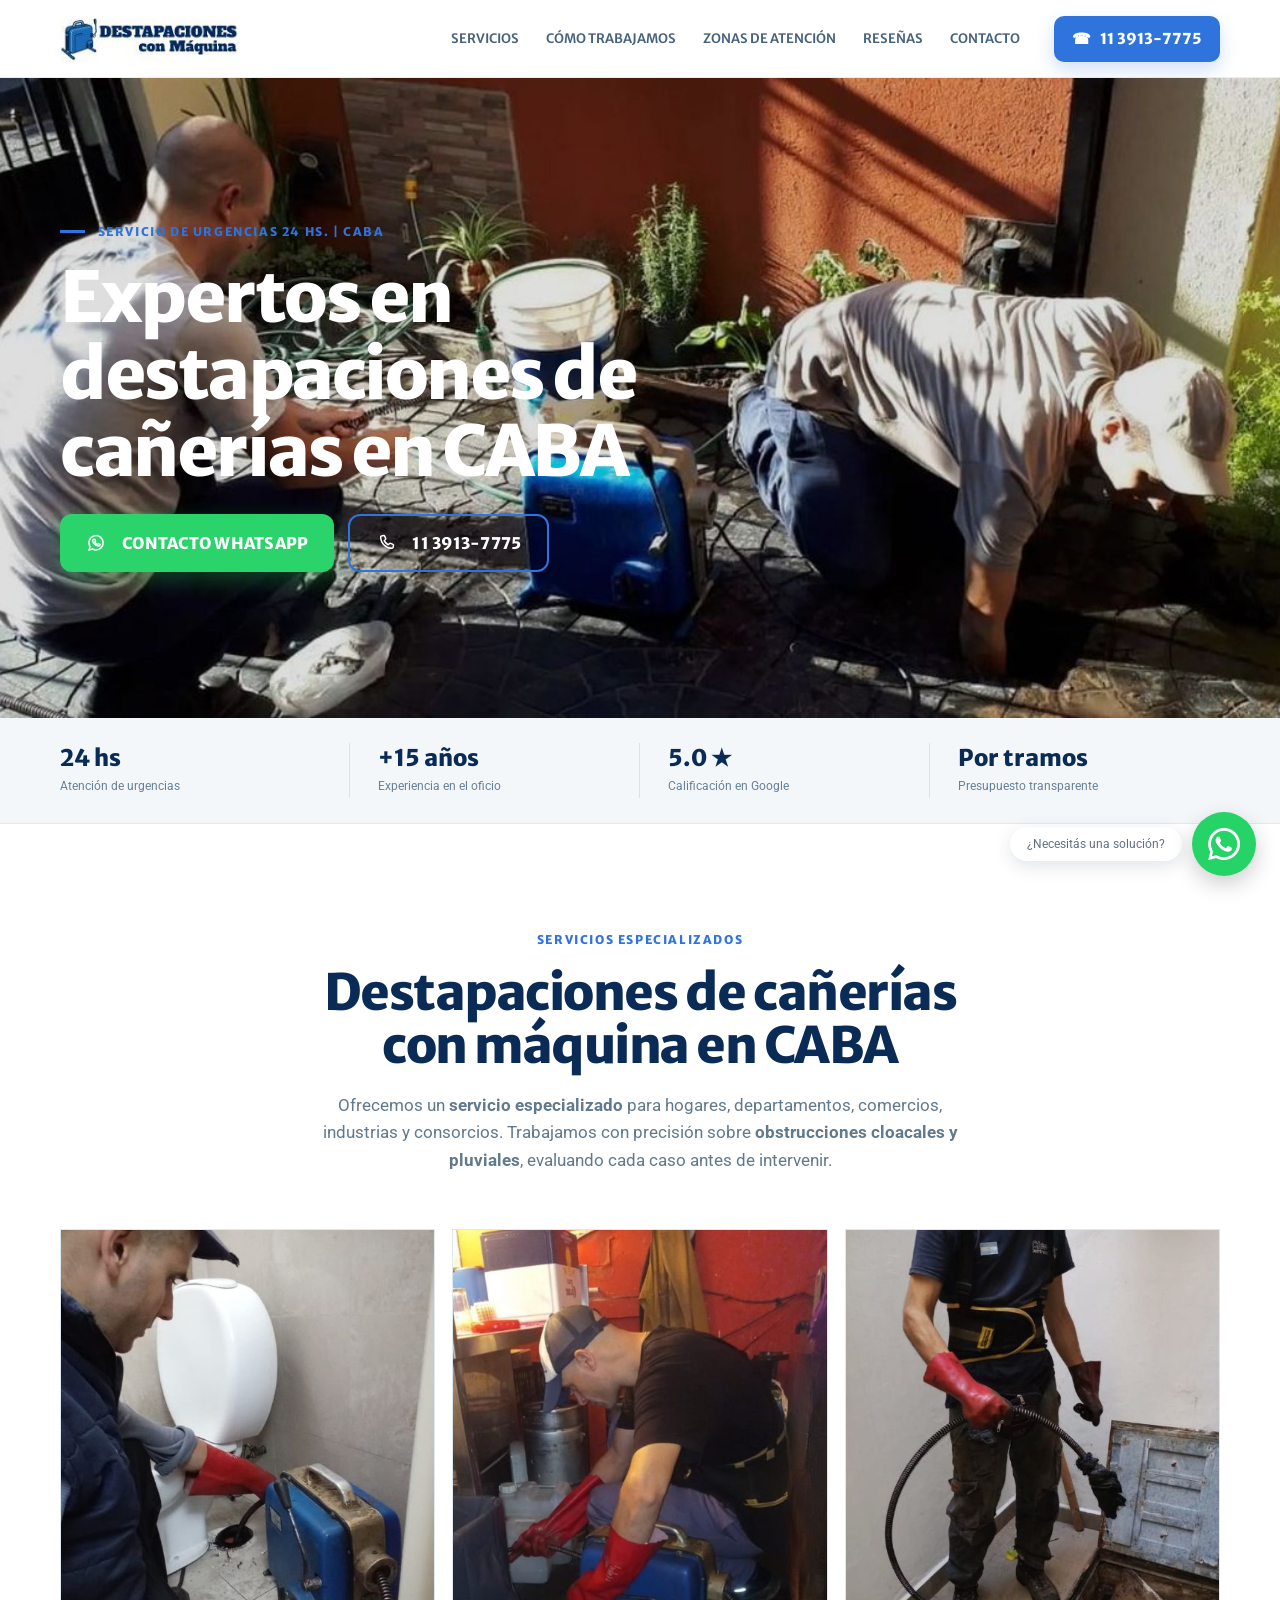
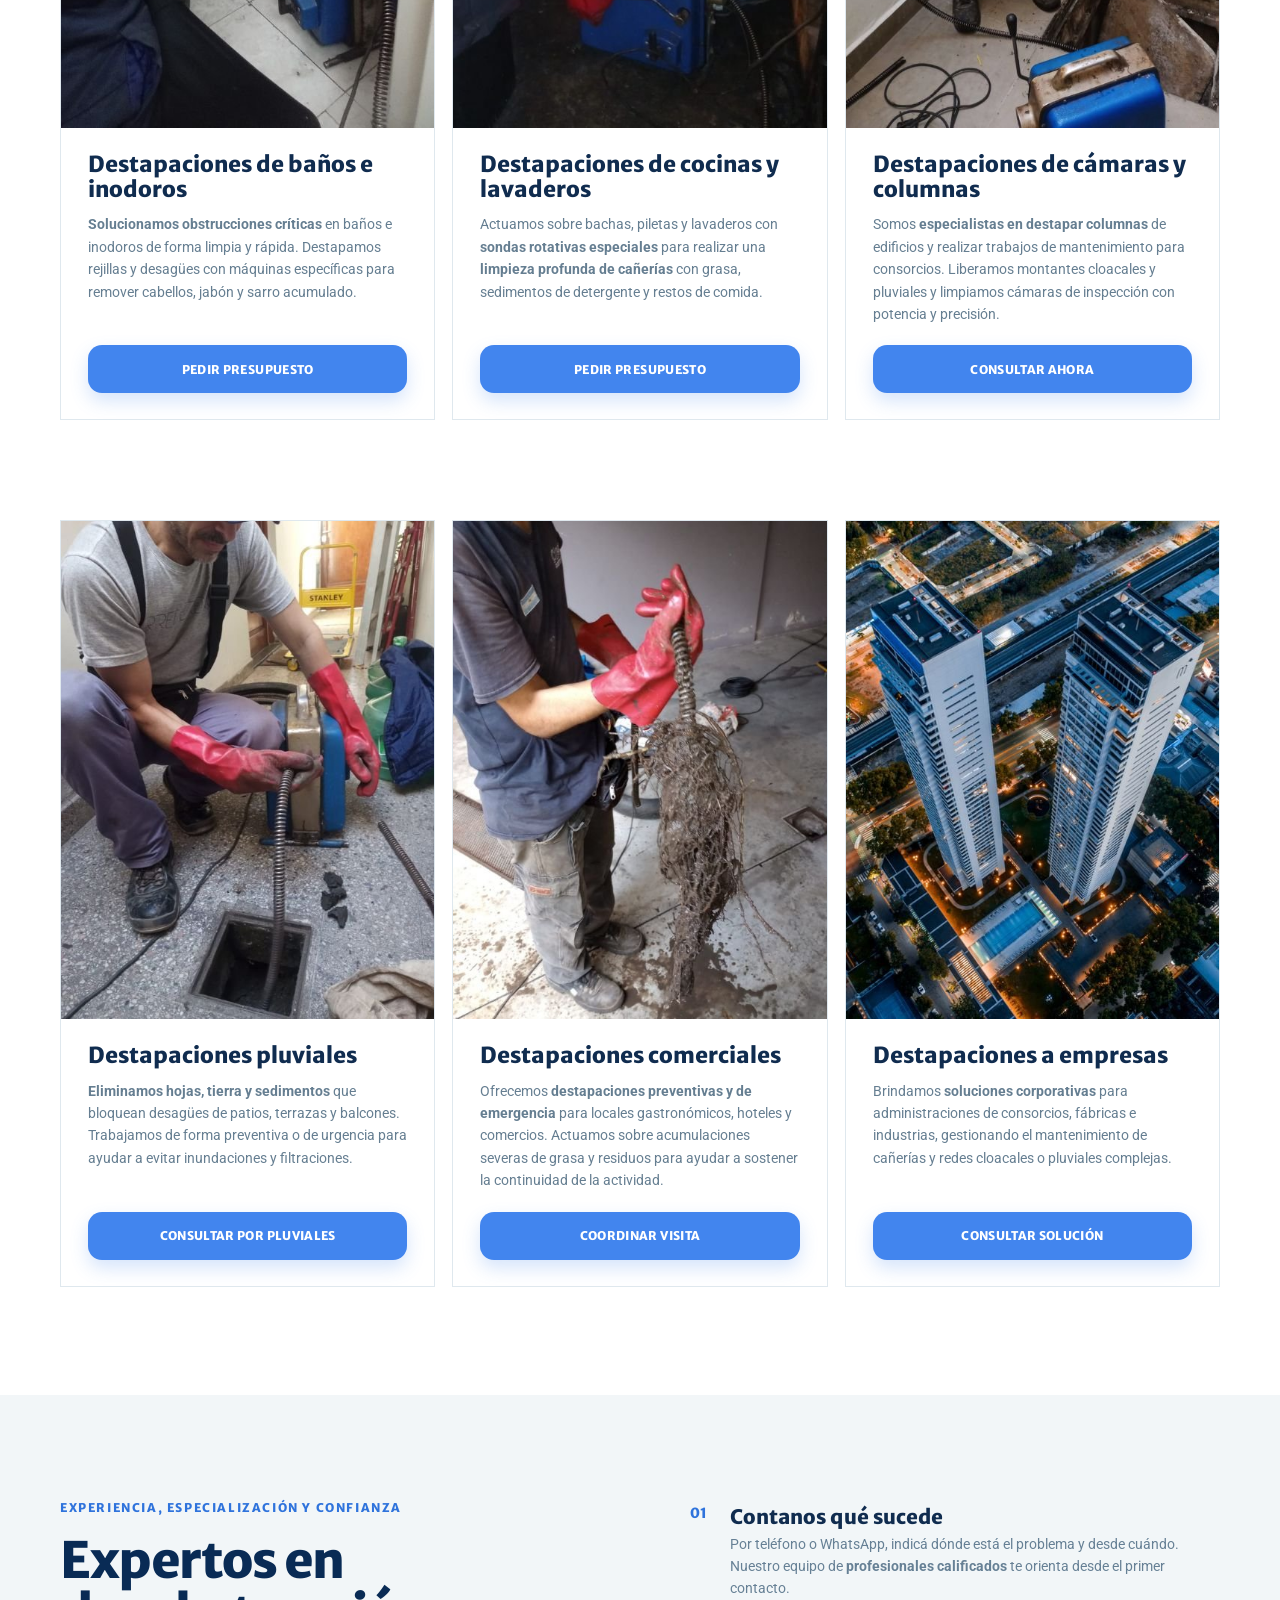
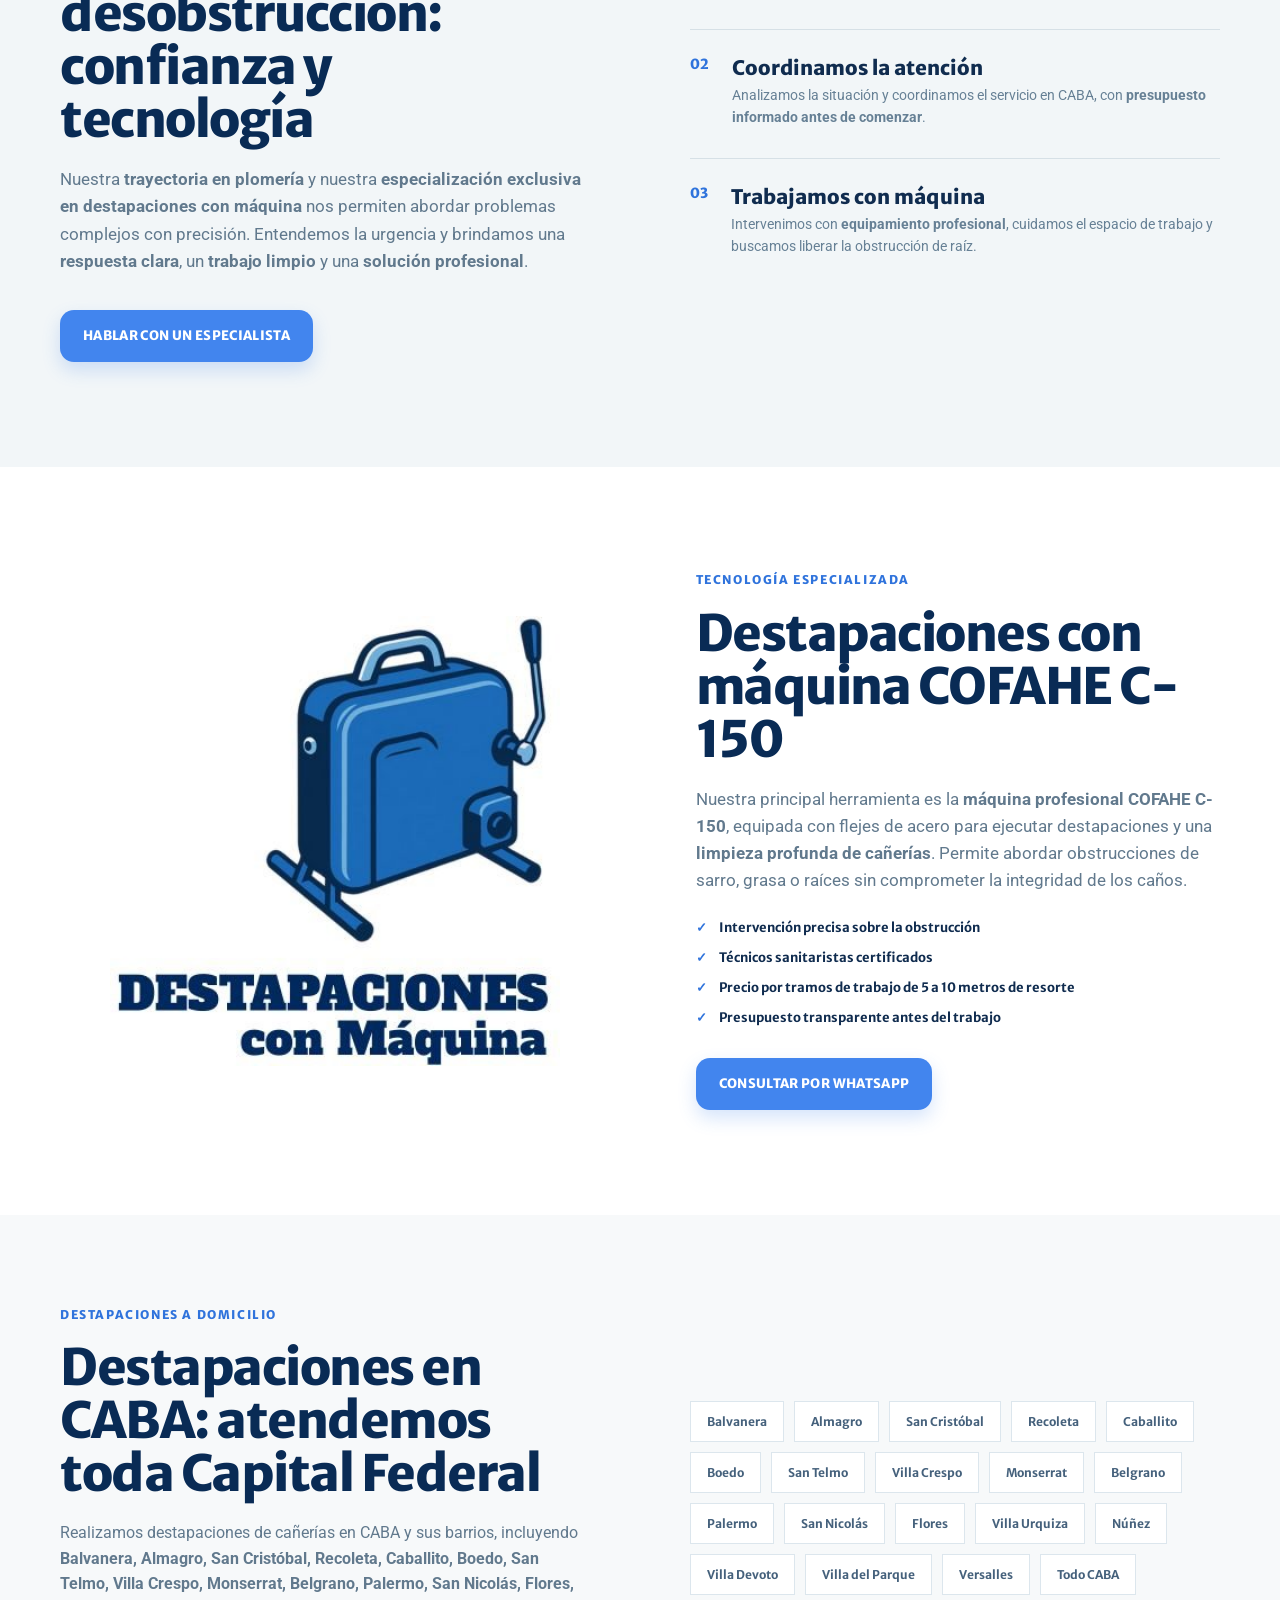
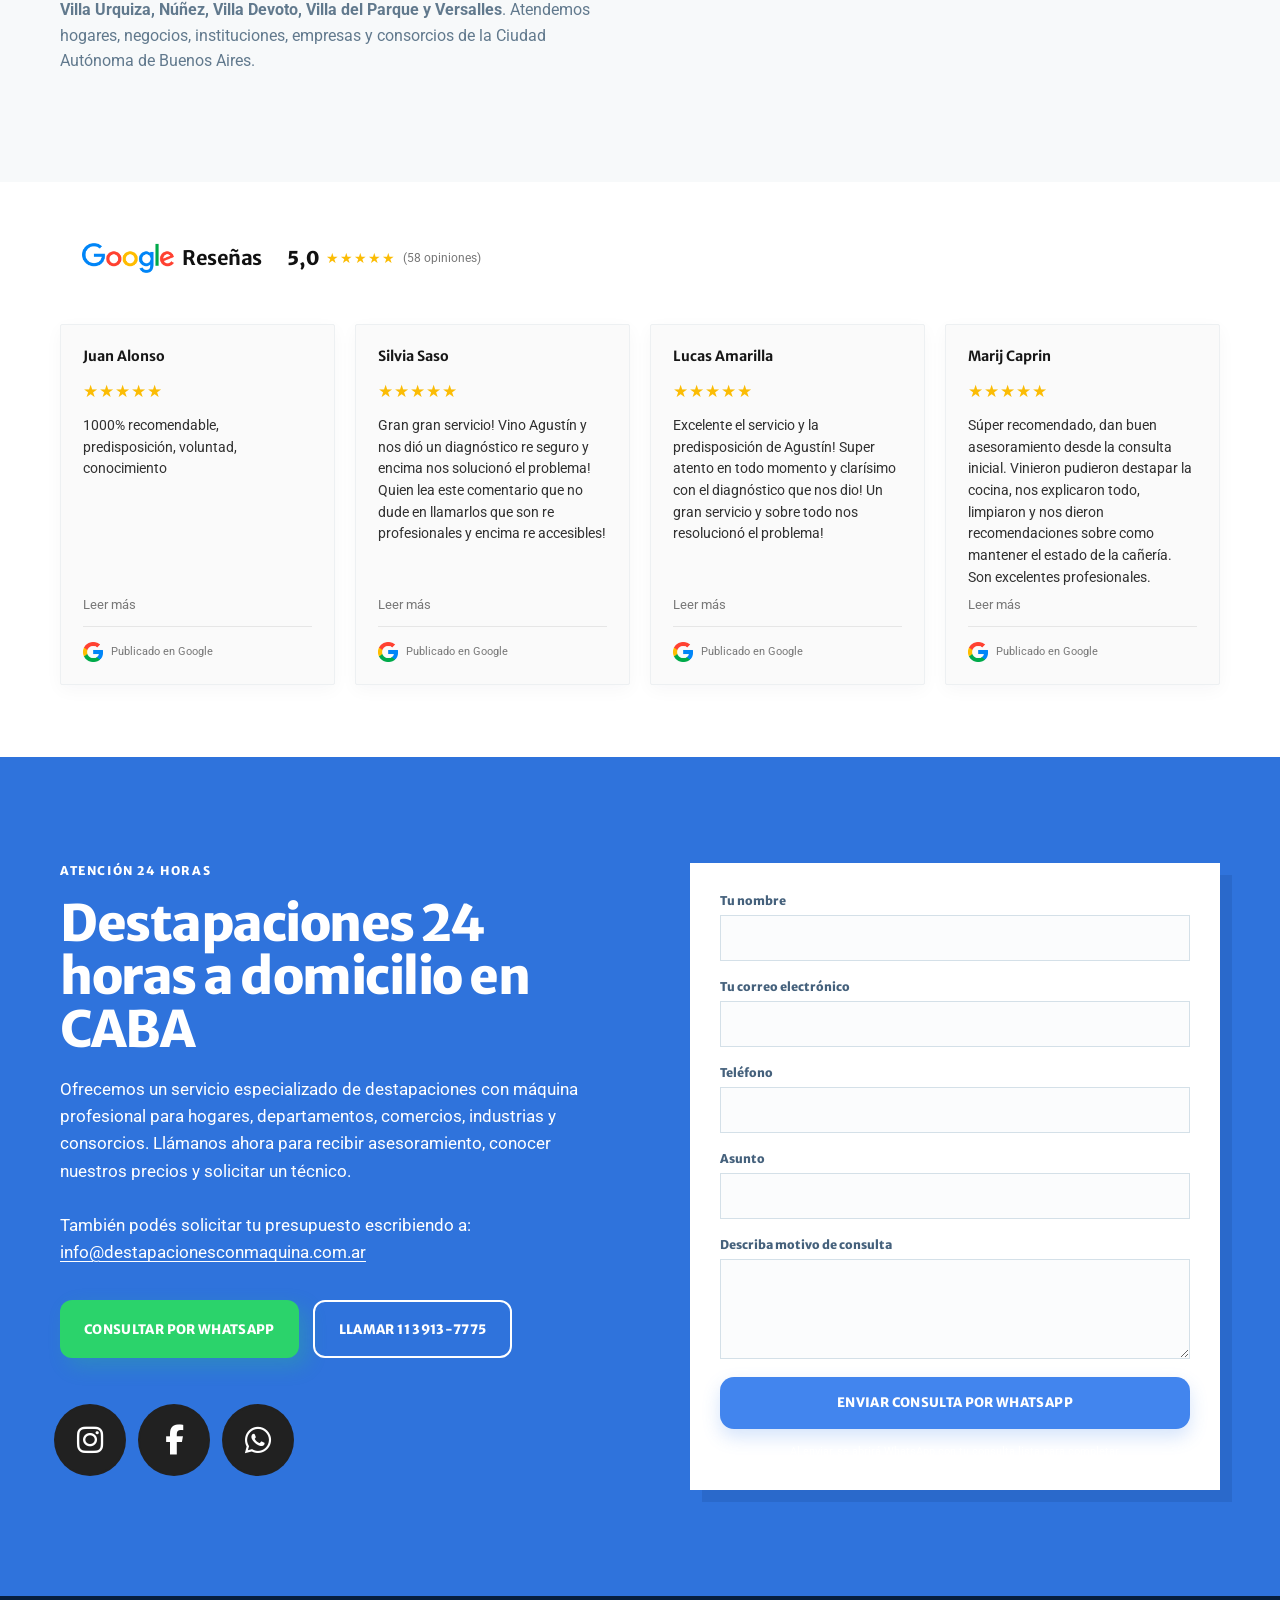
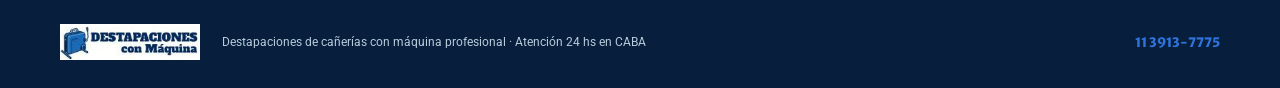
==== commit 56f50989: "content: update contact lead and spacing" ====
--- a/index.html
+++ b/index.html
@@ -171,7 +171,7 @@
       </div>
     </section>
 
-    <section id="contacto" class="contact-section"><div class="container contact-grid"><div><p class="eyebrow">Atención 24 horas</p><h2>Destapaciones 24 horas a domicilio en CABA</h2><p>Ofrecemos un <strong>servicio especializado de destapaciones con máquina profesional</strong> para hogares, departamentos, comercios, industrias y consorcios. Llámanos ahora para recibir <strong>asesoramiento</strong>, conocer nuestros <strong>precios</strong> y solicitar un <strong>técnico</strong>.</p><div class="contact-actions"><a class="btn btn-whatsapp" href="https://wa.me/5491139137775" target="_blank" rel="noopener">Consultar por WhatsApp</a><a class="btn btn-phone contact-phone-btn" href="tel:+5491139137775">Llamar 11 3913-7775</a></div><div class="social-actions" aria-label="Redes sociales"><a class="button social-instagram" href="https://www.instagram.com/destapacionesconmaquina.caba/" target="_blank" rel="noopener" aria-label="Seguir en Instagram"><i class="fa-brands fa-instagram" aria-hidden="true"></i></a><a class="button social-facebook" href="https://www.facebook.com/destapacionesconmaquina.caba" target="_blank" rel="noopener" aria-label="Seguir en Facebook"><i class="fa-brands fa-facebook-f" aria-hidden="true"></i></a><a class="button social-whatsapp" href="https://wa.me/5491139137775" target="_blank" rel="noopener" aria-label="Consultar por WhatsApp"><i class="fa-brands fa-whatsapp" aria-hidden="true"></i></a></div></div><form id="contact-form"><label for="name">Tu nombre<input id="name" name="name" required autocomplete="name"></label><label for="email">Tu correo electrónico<input id="email" name="email" type="email" required autocomplete="email"></label><label for="phone">Teléfono<input id="phone" name="phone" type="tel" required autocomplete="tel"></label><label for="subject">Asunto<input id="subject" name="subject" required></label><label for="message">Describa motivo de consulta<textarea id="message" name="message" rows="4" required></textarea></label><button class="btn btn-primary" type="submit">Enviar consulta por WhatsApp</button><p class="form-note">Al enviar, se abrirá WhatsApp con tu consulta lista para completar.</p></form></div></section>
+    <section id="contacto" class="contact-section"><div class="container contact-grid"><div><p class="eyebrow">Atención 24 horas</p><h2>Destapaciones 24 horas a domicilio en CABA</h2><p class="contact-lead">Ofrecemos un servicio especializado de destapaciones con máquina profesional para hogares, departamentos, comercios, industrias y consorcios. Llámanos ahora para recibir asesoramiento, conocer nuestros precios y solicitar un técnico.<br><br>También podés solicitar tu presupuesto escribiendo a: <a href="mailto:info@destapacionesconmaquina.com.ar">info@destapacionesconmaquina.com.ar</a></p><div class="contact-actions"><a class="btn btn-whatsapp" href="https://wa.me/5491139137775" target="_blank" rel="noopener">Consultar por WhatsApp</a><a class="btn btn-phone contact-phone-btn" href="tel:+5491139137775">Llamar 11 3913-7775</a></div><div class="social-actions" aria-label="Redes sociales"><a class="button social-instagram" href="https://www.instagram.com/destapacionesconmaquina.caba/" target="_blank" rel="noopener" aria-label="Seguir en Instagram"><i class="fa-brands fa-instagram" aria-hidden="true"></i></a><a class="button social-facebook" href="https://www.facebook.com/destapacionesconmaquina.caba" target="_blank" rel="noopener" aria-label="Seguir en Facebook"><i class="fa-brands fa-facebook-f" aria-hidden="true"></i></a><a class="button social-whatsapp" href="https://wa.me/5491139137775" target="_blank" rel="noopener" aria-label="Consultar por WhatsApp"><i class="fa-brands fa-whatsapp" aria-hidden="true"></i></a></div></div><form id="contact-form"><label for="name">Tu nombre<input id="name" name="name" required autocomplete="name"></label><label for="email">Tu correo electrónico<input id="email" name="email" type="email" required autocomplete="email"></label><label for="phone">Teléfono<input id="phone" name="phone" type="tel" required autocomplete="tel"></label><label for="subject">Asunto<input id="subject" name="subject" required></label><label for="message">Describa motivo de consulta<textarea id="message" name="message" rows="4" required></textarea></label><button class="btn btn-primary" type="submit">Enviar consulta por WhatsApp</button><p class="form-note">Al enviar, se abrirá WhatsApp con tu consulta lista para completar.</p></form></div></section>
   </main>
   <footer class="site-footer"><div class="container footer-inner"><img src="assets/logo-2025.jpg" alt="Destapaciones con Máquina" width="140" height="36"><p>Destapaciones de cañerías con máquina profesional · Atención 24 hs en CABA</p><a href="tel:+5491139137775">11 3913-7775</a></div></footer>
   <a class="floating-whatsapp" href="https://wa.me/5491139137775?text=Hola%2C%20necesito%20una%20destapaci%C3%B3n%20urgente%20en%20CABA.%20Quisiera%20consultar%20disponibilidad%20y%20presupuesto." target="_blank" rel="noopener" aria-label="Consultar disponibilidad y presupuesto por WhatsApp"><span class="wa-label">¿Necesitás una solución?</span><span class="wa-icon" aria-hidden="true"><i class="fa-brands fa-whatsapp"></i></span></a>
--- a/styles.css
+++ b/styles.css
@@ -241,3 +241,9 @@
 @media (prefers-reduced-motion:reduce){
   main h2:not(.sr-only){opacity:1;transform:none;animation:none!important}
 }
+
+
+/* Más aire entre la bajada de contacto y sus CTA */
+.contact-section .contact-lead{margin-bottom:34px!important}
+.contact-section .contact-actions{margin-top:22px}
+.contact-section .contact-lead a{color:inherit;text-decoration:underline;text-underline-offset:3px}
